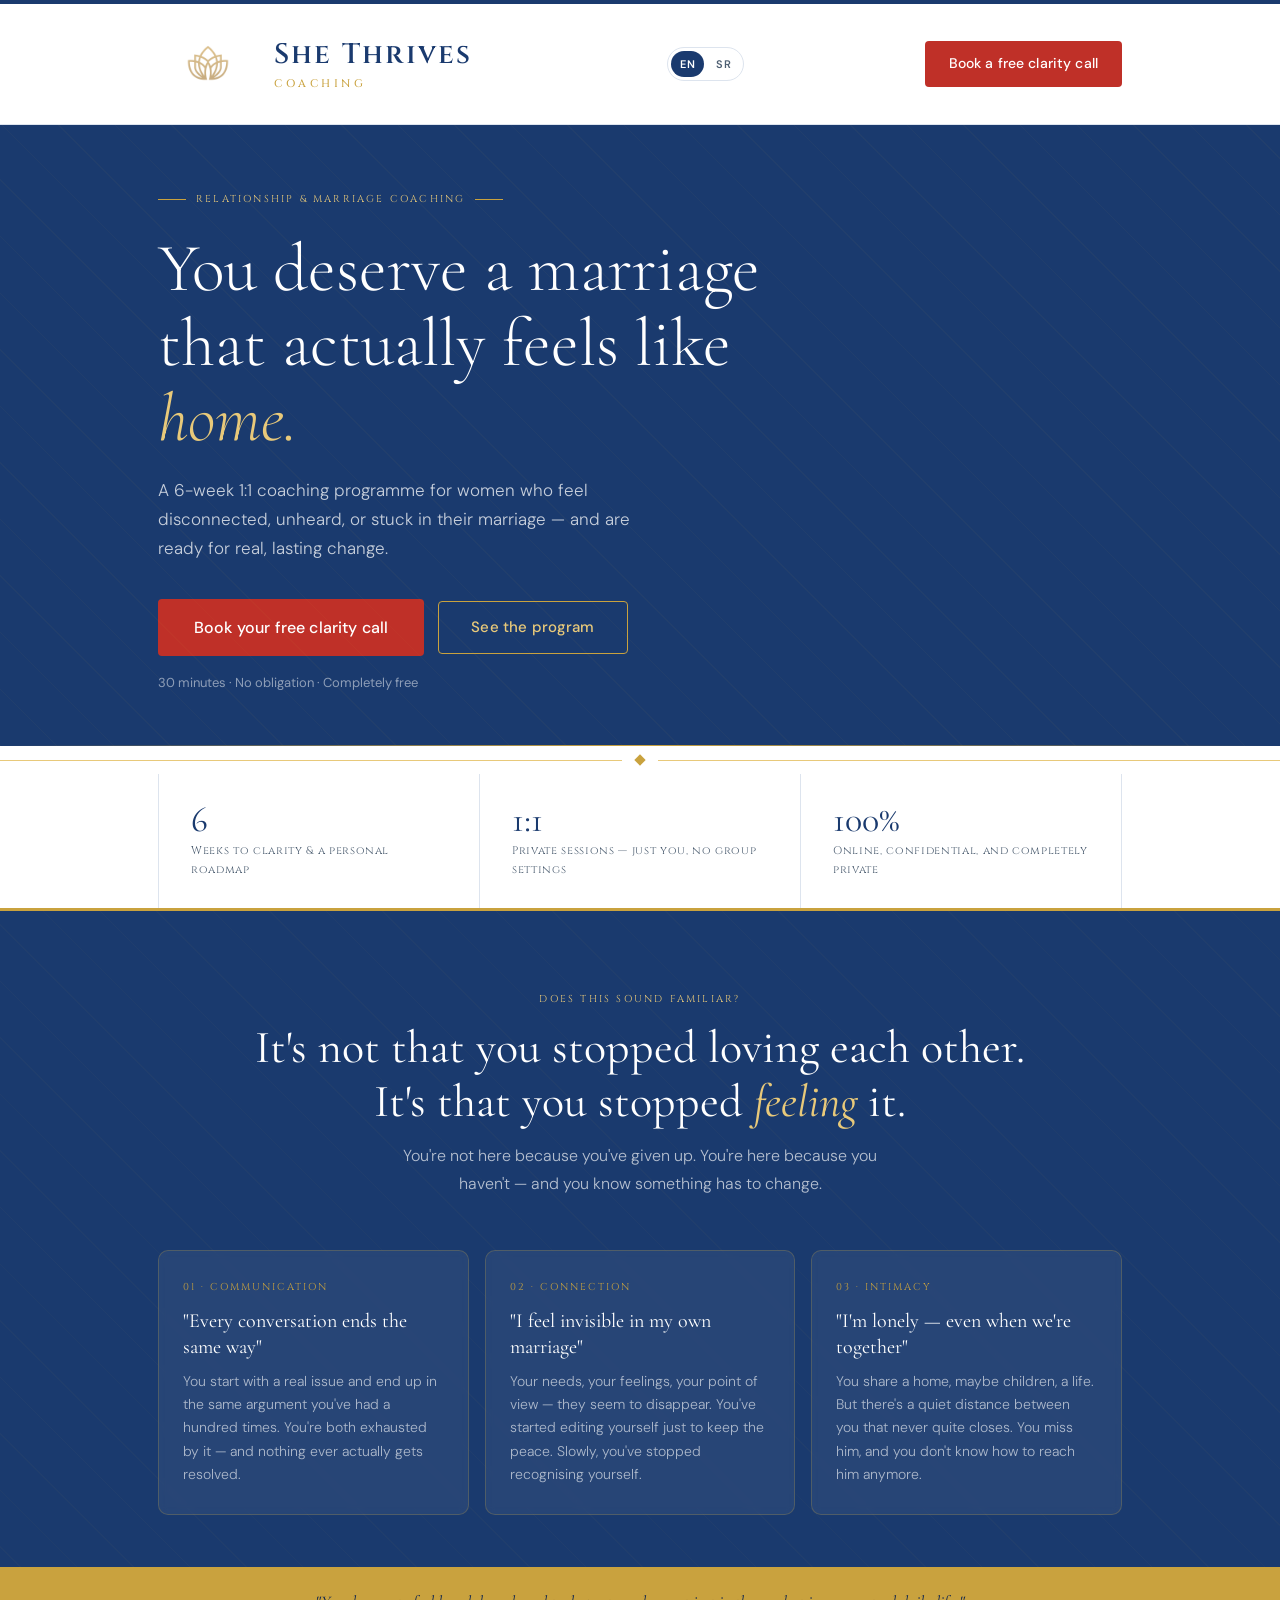
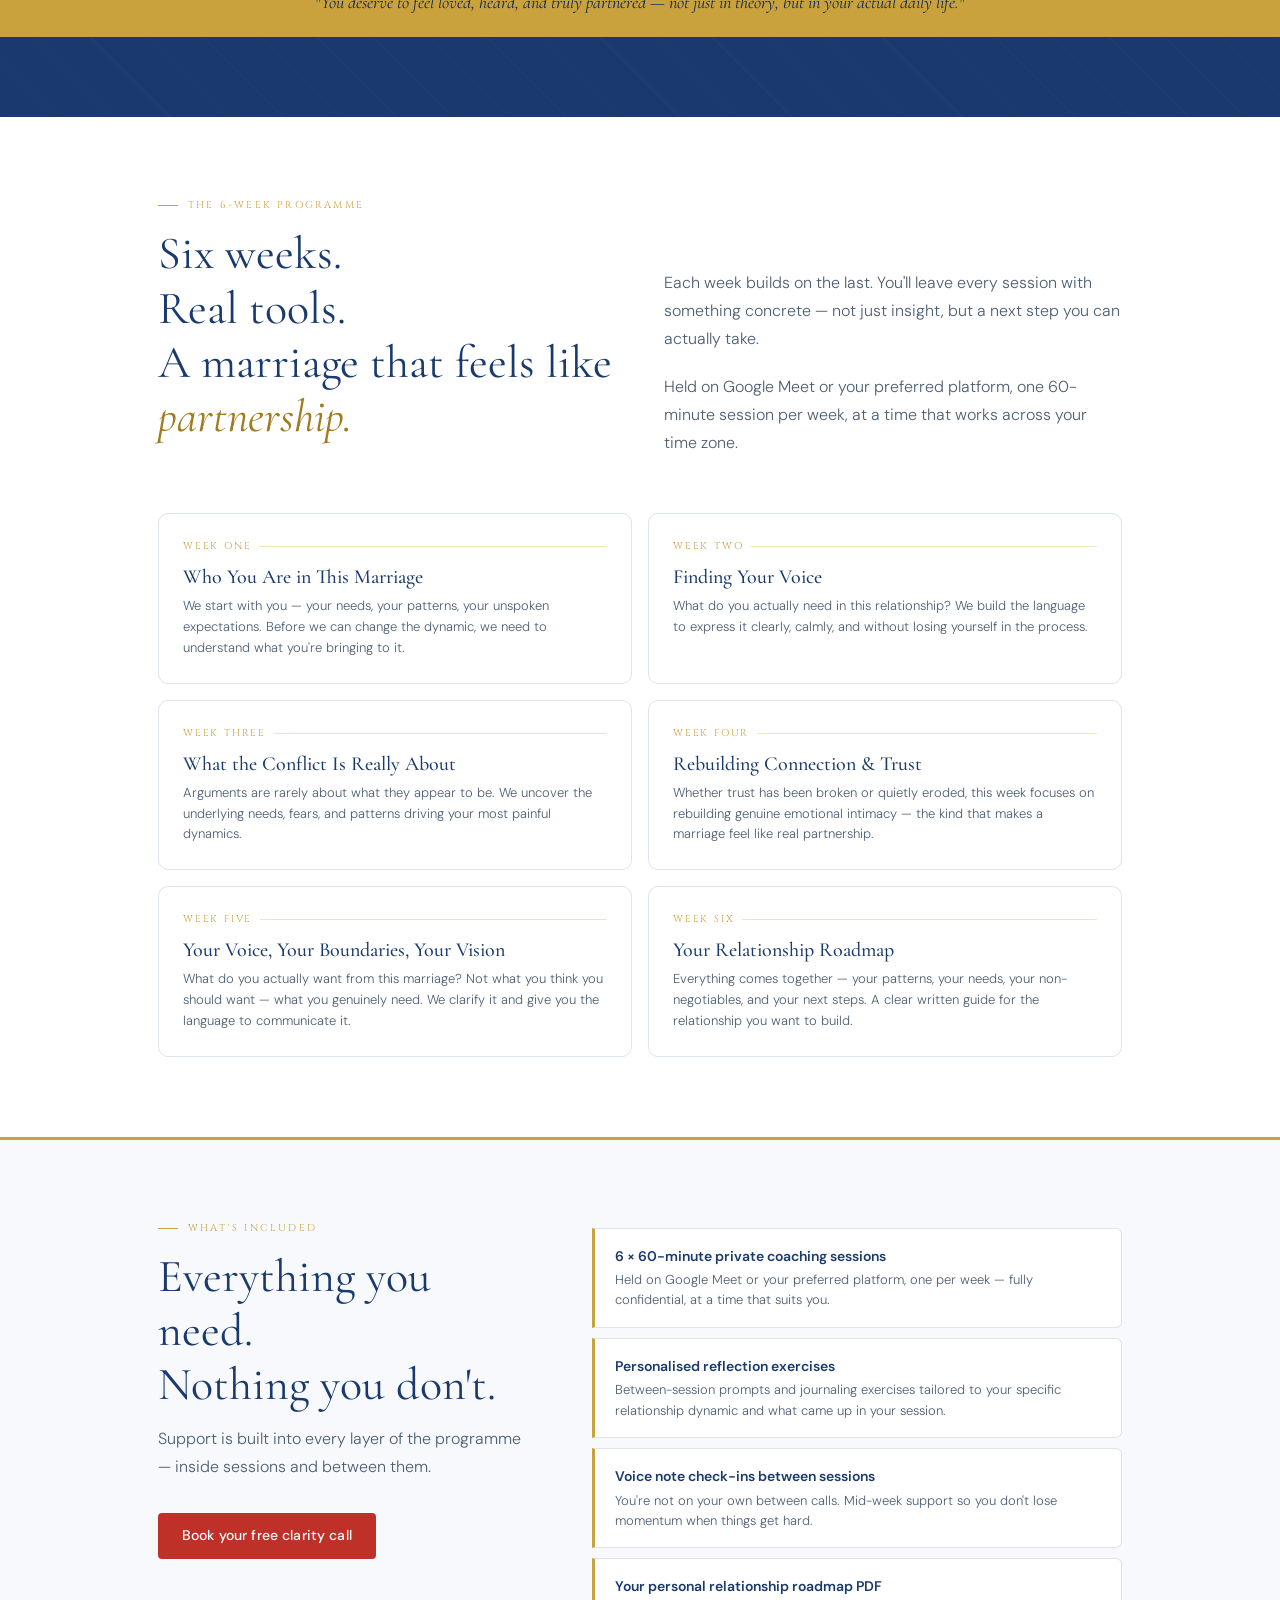
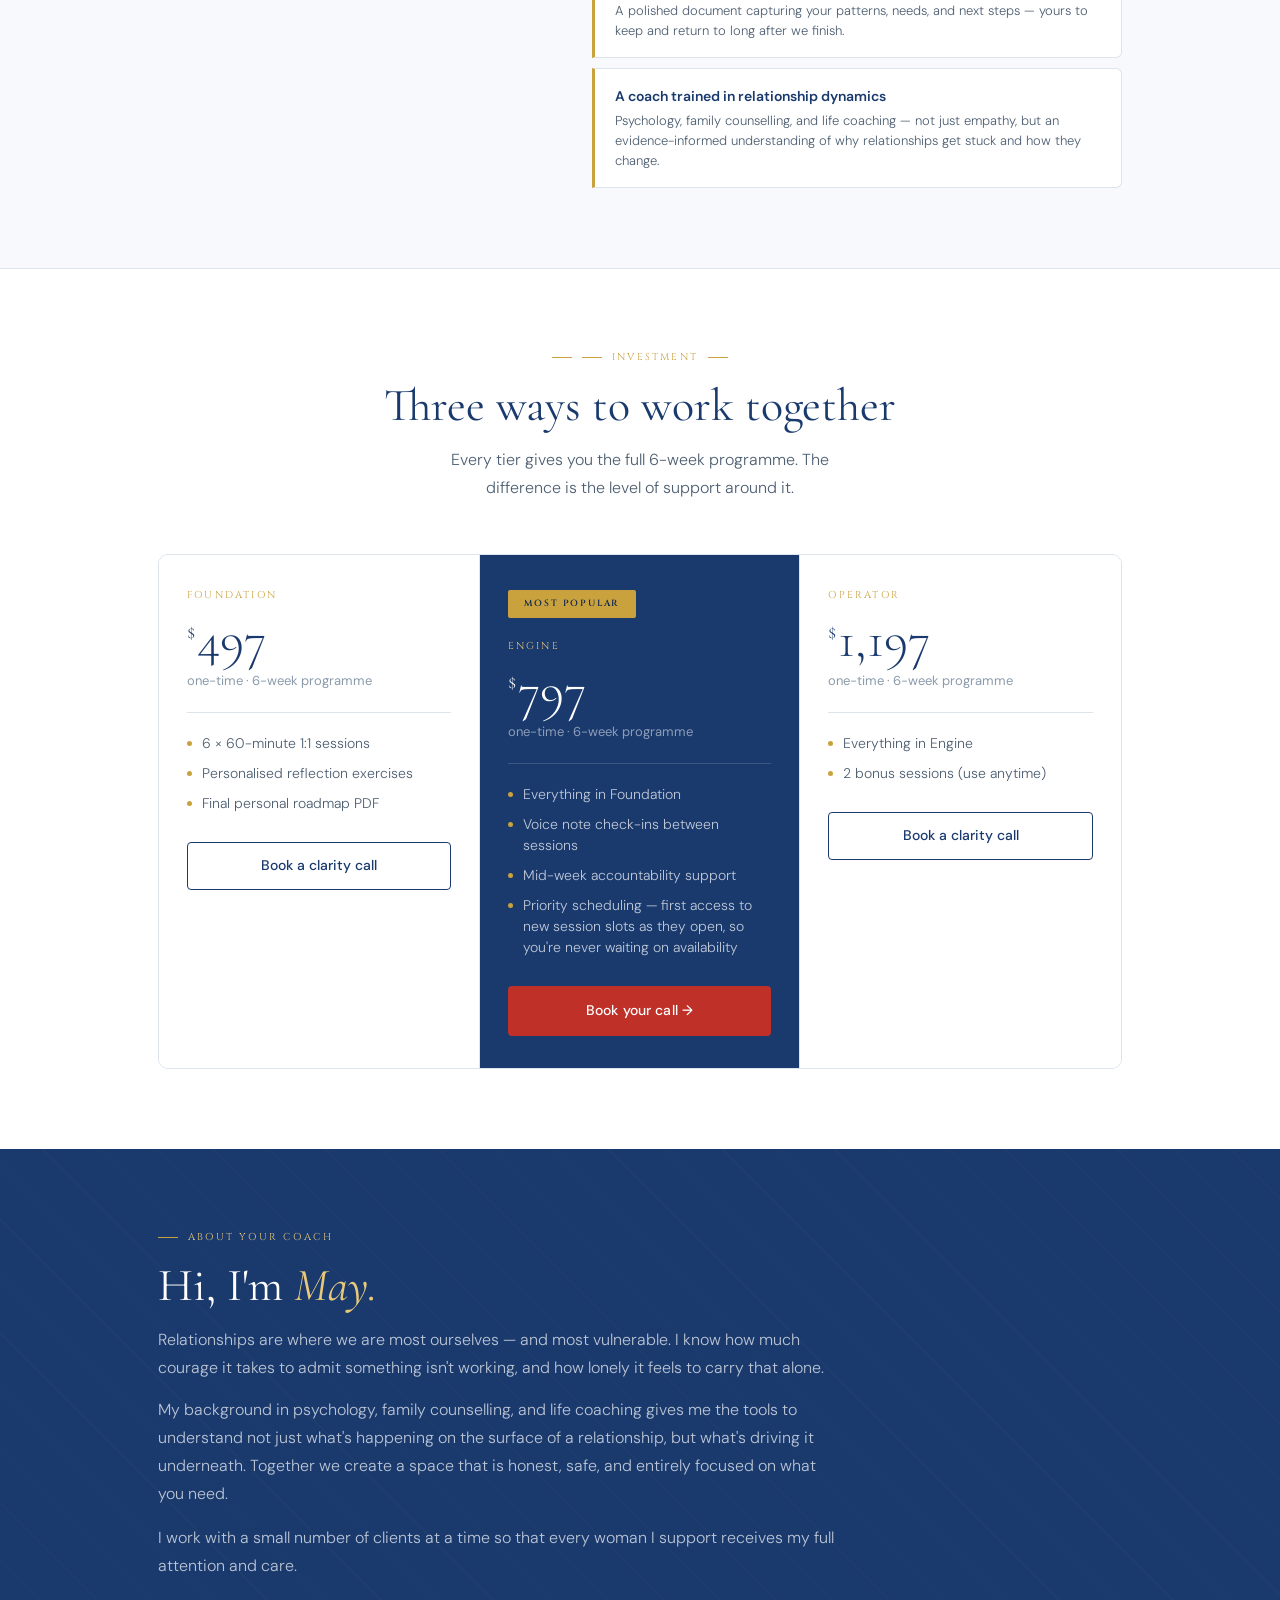
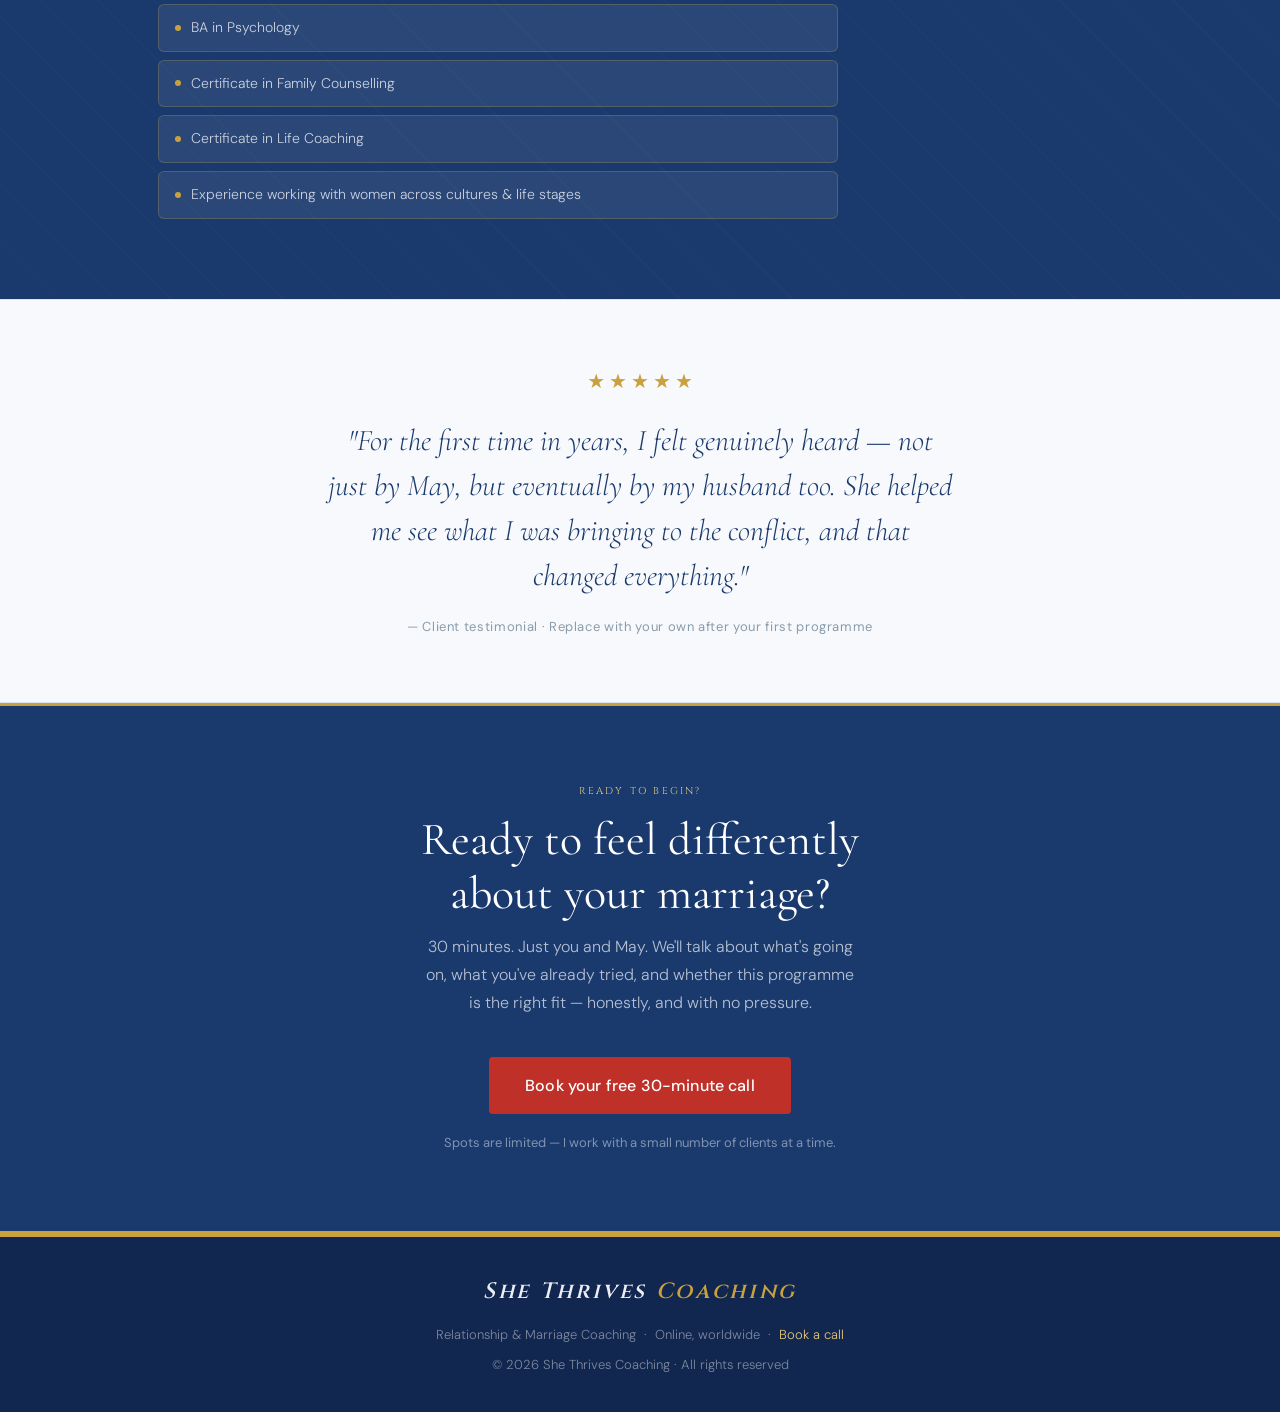
==== index.html @ 3379a531 "Add files via upload" ====
<!DOCTYPE html>

<html lang="en">
<head>
<meta charset="utf-8"/>
<meta content="width=device-width, initial-scale=1.0" name="viewport"/>
<title data-en="She Thrives Coaching — Relationship &amp; Marriage Coaching" data-sr="She Thrives Coaching — Koučing za odnose i brak">She Thrives Coaching — Relationship &amp; Marriage Coaching</title>
<link href="https://fonts.googleapis.com/css2?family=Cinzel:wght@400;500;600&amp;family=Cormorant+Garamond:ital,wght@0,300;0,400;0,500;1,300;1,400;1,500&amp;family=DM+Sans:wght@300;400;500;600&amp;display=swap" rel="stylesheet"/>
<style>
*,*::before,*::after{box-sizing:border-box;margin:0;padding:0}
:root{
  --white:#FFFFFF;
  --off-white:#F7F9FC;
  --blue:#1A3A6E;
  --blue-deep:#112750;
  --blue-mid:#2A5298;
  --blue-pale:rgba(26,58,110,0.06);
  --gold:#C9A23E;
  --gold-dark:#A07C1E;
  --gold-light:#E8C97A;
  --gold-pale:rgba(201,162,62,0.12);
  --red:#BF3028;
  --red-dark:#982620;
  --text:#0F1B2D;
  --text-mid:#4E5F72;
  --text-dim:#8A9BAB;
  --border:#DDE4EE;
  --serif:'Cormorant Garamond',Georgia,serif;
  --cinzel:'Cinzel','Trajan Pro',Georgia,serif;
  --sans:'DM Sans',system-ui,sans-serif;
  --r:10px;--r-sm:6px;
}
html{scroll-behavior:smooth}
body{background:var(--white);color:var(--text);font-family:var(--sans);font-size:16px;line-height:1.7;-webkit-font-smoothing:antialiased}

/* ── LAYOUT ── */
.wrap{max-width:1020px;margin:0 auto;padding:0 28px}
.wrap-narrow{max-width:680px;margin:0 auto;padding:0 28px}

/* ── ORNAMENT DIVIDER ── */
.ornament{display:flex;align-items:center;justify-content:center;gap:0;margin:0;height:28px;overflow:hidden}
.ornament::before,.ornament::after{content:'';flex:1;height:1px;background:var(--gold-light)}
.ornament-diamond{width:8px;height:8px;background:var(--gold);transform:rotate(45deg);flex-shrink:0;margin:0 14px}

/* ── NAV ── */
nav{background:var(--white);border-bottom:1px solid var(--border);padding:0;position:sticky;top:0;z-index:100}
.nav-band{background:var(--blue);height:4px}
.nav-inner{display:flex;align-items:center;justify-content:space-between;padding:10px 0}
.nav-logo{display:flex;align-items:center;gap:16px;text-decoration:none}
.nav-logo svg{height:42px;width:auto;flex-shrink:0}
.nav-logo-text{line-height:1.2}
.nav-logo-name{font-family:var(--cinzel);font-size:28px;font-style:normal;font-weight:600;color:var(--blue);display:block;letter-spacing:0.08em;-webkit-font-smoothing:antialiased}
.nav-logo-sub{font-family:var(--cinzel);font-size:11px;font-weight:500;letter-spacing:0.32em;text-transform:uppercase;color:var(--gold);display:block;margin-top:5px;-webkit-font-smoothing:antialiased}
.btn-red{background:var(--red);color:#fff;font-family:var(--sans);font-size:14px;font-weight:500;padding:11px 24px;border-radius:4px;border:none;cursor:pointer;text-decoration:none;display:inline-block;transition:background 0.18s,transform 0.18s;letter-spacing:0.01em}
.btn-red:hover{background:var(--red-dark);transform:translateY(-1px)}
.btn-red-lg{background:var(--red);color:#fff;font-family:var(--sans);font-size:16px;font-weight:500;padding:15px 36px;border-radius:4px;border:none;cursor:pointer;text-decoration:none;display:inline-block;transition:background 0.18s,transform 0.18s,box-shadow 0.18s;letter-spacing:0.01em}
.btn-red-lg:hover{background:var(--red-dark);transform:translateY(-1px);box-shadow:0 6px 20px rgba(191,48,40,0.3)}
.btn-outline-gold{background:transparent;color:var(--gold-light);font-family:var(--sans);font-size:15px;font-weight:500;padding:13px 32px;border-radius:4px;border:1.5px solid var(--gold);cursor:pointer;text-decoration:none;display:inline-block;transition:all 0.18s;letter-spacing:0.01em}
.btn-outline-gold:hover{background:var(--gold-pale);border-color:var(--gold-light)}
.btn-outline-blue{background:transparent;color:var(--blue);font-family:var(--sans);font-size:14px;font-weight:500;padding:11px 22px;border-radius:4px;border:1.5px solid var(--blue);cursor:pointer;text-decoration:none;display:inline-block;transition:all 0.18s}
.btn-outline-blue:hover{background:var(--blue-pale)}

/* ── HERO ── */
.hero{background:var(--white);padding:0 0 80px}
.hero-banner{background:var(--blue);padding:56px 0 52px;position:relative;overflow:hidden}
.hero-banner::before{content:'';position:absolute;inset:0;background:repeating-linear-gradient(45deg,rgba(201,162,62,0.04) 0px,rgba(201,162,62,0.04) 1px,transparent 1px,transparent 40px)}
.hero-banner::after{content:'';position:absolute;bottom:0;left:0;right:0;height:1px;background:linear-gradient(90deg,transparent,var(--gold),transparent)}
.hero-eyebrow{display:inline-flex;align-items:center;gap:10px;font-family:var(--cinzel);font-size:10px;font-weight:400;letter-spacing:0.22em;text-transform:uppercase;color:var(--gold-light);margin-bottom:24px}
.hero-eyebrow::before,.hero-eyebrow::after{content:'';width:28px;height:1px;background:var(--gold)}
.hero-banner h1{font-family:var(--serif);font-size:clamp(36px,5.5vw,68px);font-weight:300;line-height:1.1;color:#fff;margin-bottom:20px;max-width:720px}
.hero-banner h1 em{font-style:italic;color:var(--gold-light)}
.hero-banner .sub{font-size:17px;color:rgba(255,255,255,0.75);max-width:500px;line-height:1.7;font-weight:300;margin-bottom:36px}
.hero-btns{display:flex;gap:14px;flex-wrap:wrap;align-items:center}
.hero-note{font-size:13px;color:rgba(255,255,255,0.5);margin-top:16px}
.hero-stats{background:var(--white);border-bottom:3px solid var(--gold);padding:0}
.stats-inner{display:grid;grid-template-columns:repeat(3,1fr);border-left:1px solid var(--border)}
.stat-block{padding:28px 32px;border-right:1px solid var(--border)}
.stat-number{font-family:var(--serif);font-size:36px;font-weight:400;color:var(--blue);line-height:1;margin-bottom:4px}
.stat-label{font-family:var(--cinzel);font-size:11px;color:var(--text-mid);font-weight:400;letter-spacing:0.06em}

/* ── SECTION SHARED ── */
section{padding:80px 0}
.s-label{font-family:var(--cinzel);font-size:10px;font-weight:400;letter-spacing:0.22em;text-transform:uppercase;color:var(--gold);margin-bottom:12px;display:flex;align-items:center;gap:10px}
.s-label::before{content:'';width:20px;height:1px;background:var(--gold)}
.s-title{font-family:var(--serif);font-size:clamp(28px,4vw,46px);font-weight:400;line-height:1.18;color:var(--blue);margin-bottom:14px}
.s-title em{font-style:italic;color:var(--gold-dark)}
.s-body{font-size:16px;color:var(--text-mid);line-height:1.75;font-weight:300}

/* ── PAIN — dark blue banner section ── */
.pain-section{background:var(--blue);padding:80px 0;position:relative;overflow:hidden}
.pain-section::before{content:'';position:absolute;inset:0;background:repeating-linear-gradient(45deg,rgba(201,162,62,0.03) 0px,rgba(201,162,62,0.03) 1px,transparent 1px,transparent 40px)}
.pain-section .ornament::before,.pain-section .ornament::after{background:rgba(201,162,62,0.4)}
.pain-header{text-align:center;margin-bottom:52px}
.pain-section .s-label{color:var(--gold-light);justify-content:center}
.pain-section .s-label::before{display:none}
.pain-section .s-title{color:#fff}
.pain-section .s-title em{color:var(--gold-light)}
.pain-section .s-body{color:rgba(255,255,255,0.68);max-width:480px;margin:0 auto}
.pain-grid{display:grid;grid-template-columns:repeat(3,1fr);gap:16px}
.pain-card{background:rgba(255,255,255,0.06);border:1px solid rgba(201,162,62,0.25);border-radius:var(--r);padding:28px 24px;backdrop-filter:blur(4px)}
.pain-card .pain-num{font-family:var(--cinzel);font-size:10px;font-style:normal;color:var(--gold);margin-bottom:12px;display:block;letter-spacing:0.2em;text-transform:uppercase}
.pain-card h3{font-family:var(--serif);font-size:20px;font-weight:400;color:#fff;margin-bottom:10px;line-height:1.3}
.pain-card p{font-size:14px;color:rgba(255,255,255,0.62);line-height:1.65;font-weight:300}
.pain-footer-strip{background:var(--gold);padding:20px 0;text-align:center}
.pain-footer-strip p{font-family:var(--serif);font-size:18px;font-style:italic;color:var(--blue-deep)}

/* ── HOW IT WORKS ── */
.works-section{background:var(--white)}
.works-header{display:grid;grid-template-columns:1fr 1fr;gap:48px;align-items:end;margin-bottom:56px}
.weeks-grid{display:grid;grid-template-columns:1fr 1fr;gap:16px}
.week-card{border:1px solid var(--border);border-radius:var(--r);padding:24px;background:var(--white);transition:border-color 0.2s,box-shadow 0.2s}
.week-card:hover{border-color:var(--gold-light);box-shadow:0 4px 20px rgba(201,162,62,0.1)}
.week-card-num{font-family:var(--cinzel);font-size:10px;font-weight:400;letter-spacing:0.18em;text-transform:uppercase;color:var(--gold);margin-bottom:10px;display:flex;align-items:center;gap:8px}
.week-card-num::after{content:'';flex:1;height:1px;background:var(--gold-light);opacity:0.5}
.week-card h3{font-family:var(--serif);font-size:20px;font-weight:500;color:var(--blue);margin-bottom:6px;line-height:1.25}
.week-card p{font-size:13px;color:var(--text-mid);line-height:1.6;font-weight:300}

/* ── WHAT YOU GET ── */
.gets-section{background:var(--off-white);border-top:3px solid var(--gold);border-bottom:1px solid var(--border)}
.gets-inner{display:grid;grid-template-columns:1fr 1.4fr;gap:56px;align-items:start}
.gets-grid{display:flex;flex-direction:column;gap:10px;margin-top:8px}
.get-item{background:var(--white);border:1px solid var(--border);border-left:3px solid var(--gold);border-radius:0 var(--r-sm) var(--r-sm) 0;padding:16px 20px;display:flex;gap:14px;align-items:flex-start}
.get-item h4{font-size:14px;font-weight:600;color:var(--blue);margin-bottom:2px}
.get-item p{font-size:13px;color:var(--text-mid);line-height:1.55;font-weight:300}

/* ── PRICING ── */
.pricing-section{background:var(--white)}
.pricing-header{text-align:center;margin-bottom:52px}
.pricing-grid{display:grid;grid-template-columns:repeat(3,1fr);gap:0;border:1px solid var(--border);border-radius:var(--r);overflow:hidden}
.pricing-card{padding:32px 28px;border-right:1px solid var(--border);background:var(--white)}
.pricing-card:last-child{border-right:none}
.pricing-card.featured{background:var(--blue);position:relative}
.featured-badge{background:var(--gold);color:var(--blue-deep);font-family:var(--cinzel);font-size:9px;font-weight:600;letter-spacing:0.2em;text-transform:uppercase;padding:6px 16px;display:inline-block;margin-bottom:20px;border-radius:2px}
.pricing-tier{font-family:var(--cinzel);font-size:10px;font-weight:400;letter-spacing:0.22em;text-transform:uppercase;color:var(--gold);margin-bottom:10px;display:block}
.pricing-card.featured .pricing-tier{color:var(--gold-light)}
.pricing-price{font-family:var(--serif);font-size:52px;font-weight:300;color:var(--blue);line-height:1;margin-bottom:4px}
.pricing-card.featured .pricing-price{color:#fff}
.pricing-price span{font-size:24px;vertical-align:super;font-size:20px;margin-right:2px}
.pricing-period{font-size:13px;color:var(--text-dim);margin-bottom:20px;border-bottom:1px solid var(--border);padding-bottom:20px}
.pricing-card.featured .pricing-period{color:rgba(255,255,255,0.5);border-color:rgba(255,255,255,0.15)}
.pricing-features{list-style:none;display:flex;flex-direction:column;gap:9px;margin-bottom:28px}
.pricing-features li{font-size:14px;color:var(--text-mid);display:flex;gap:10px;align-items:flex-start;font-weight:300;line-height:1.5}
.pricing-card.featured .pricing-features li{color:rgba(255,255,255,0.72)}
.pricing-features li::before{content:'';width:5px;height:5px;background:var(--gold);border-radius:50%;flex-shrink:0;margin-top:8px}
.pricing-card .btn-red,.pricing-card .btn-red-lg{width:100%;text-align:center;display:block;padding:13px}
.pricing-card .btn-outline-blue{width:100%;text-align:center;display:block}

/* ── ABOUT ── */
.about-section{background:var(--blue);padding:80px 0;position:relative;overflow:hidden}
.about-section::before{content:'';position:absolute;inset:0;background:repeating-linear-gradient(45deg,rgba(201,162,62,0.03) 0px,rgba(201,162,62,0.03) 1px,transparent 1px,transparent 40px)}
.about-inner{display:grid;grid-template-columns:1fr;gap:0;align-items:center;position:relative;z-index:1;max-width:680px}
.about-portrait{border:2px solid var(--gold);border-radius:var(--r);aspect-ratio:4/5;display:flex;align-items:center;justify-content:center;background:rgba(255,255,255,0.05);position:relative;overflow:hidden}
.about-portrait::after{content:'';position:absolute;bottom:0;left:0;right:0;height:3px;background:var(--gold)}
.about-portrait p{font-family:var(--serif);font-style:italic;font-size:15px;color:rgba(255,255,255,0.4);text-align:center;padding:24px}
.about-section .s-label{color:var(--gold-light)}
.about-section .s-label::before{background:var(--gold)}
.about-section .s-title{color:#fff}
.about-section .s-title em{color:var(--gold-light)}
.about-section .s-body{color:rgba(255,255,255,0.7);margin-bottom:16px}
.creds-list{display:flex;flex-direction:column;gap:8px;margin-top:24px}
.cred-item{background:rgba(255,255,255,0.07);border:1px solid rgba(201,162,62,0.25);border-radius:var(--r-sm);padding:11px 16px;font-size:14px;color:rgba(255,255,255,0.75);font-weight:300;display:flex;align-items:center;gap:10px}
.cred-dot{width:6px;height:6px;background:var(--gold);border-radius:50%;flex-shrink:0}

/* ── TESTIMONIAL ── */
.testimonial-section{background:var(--off-white);border-top:1px solid var(--border);border-bottom:1px solid var(--border);padding:64px 0;text-align:center}
.t-stars{display:flex;justify-content:center;gap:4px;margin-bottom:20px}
.t-star{color:var(--gold);font-size:20px}
.t-quote{font-family:var(--serif);font-size:clamp(20px,3vw,30px);font-style:italic;font-weight:300;color:var(--blue);line-height:1.5;max-width:640px;margin:0 auto 18px}
.t-attr{font-size:13px;color:var(--text-dim);letter-spacing:0.05em}

/* ── CTA BANNER ── */
.cta-section{background:var(--blue);padding:80px 0;text-align:center;position:relative;overflow:hidden}
.cta-section::before{content:'';position:absolute;top:0;left:0;right:0;height:3px;background:var(--gold)}
.cta-section::after{content:'';position:absolute;bottom:0;left:0;right:0;height:3px;background:var(--gold)}
.cta-section .s-label{color:var(--gold-light);justify-content:center}
.cta-section .s-label::before{display:none}
.cta-section .s-title{color:#fff;margin-bottom:12px}
.cta-section .s-body{color:rgba(255,255,255,0.68);max-width:440px;margin:0 auto 40px}
.cta-note{color:rgba(255,255,255,0.45);font-size:13px;margin-top:18px}

/* ── FOOTER ── */
footer{background:var(--blue-deep);border-top:3px solid var(--gold);padding:36px 0;text-align:center}
footer p{font-size:13px;color:rgba(255,255,255,0.45);font-weight:300}
footer a{color:var(--gold-light);text-decoration:none}
.footer-logo{font-family:var(--serif);font-size:20px;font-style:italic;color:rgba(255,255,255,0.8);margin-bottom:12px}
.footer-logo span{color:var(--gold)}

/* ── RESPONSIVE ── */
@media(max-width:820px){
  .pain-grid{grid-template-columns:1fr}
  .pricing-grid{grid-template-columns:1fr;border-radius:var(--r)}
  .pricing-card{border-right:none;border-bottom:1px solid var(--border)}
  .pricing-card:last-child{border-bottom:none}
  .gets-inner{grid-template-columns:1fr}
  .about-inner{grid-template-columns:1fr}
  .works-header{grid-template-columns:1fr}
  .weeks-grid{grid-template-columns:1fr}
  .stats-inner{grid-template-columns:1fr}
  .stat-block{border-right:none;border-bottom:1px solid var(--border);padding:20px 24px}
  section{padding:60px 0}
}
@media(max-width:480px){
  .wrap,.wrap-narrow{padding:0 18px}
  .hero-btns{flex-direction:column}
  .btn-red-lg,.btn-outline-gold{width:100%;text-align:center}
}

/* ── FADE IN ── */
@media(prefers-reduced-motion:no-preference){
  .fi{opacity:0;transform:translateY(16px);transition:opacity 0.55s ease,transform 0.55s ease}
  .fi.on{opacity:1;transform:none}
}

.lang-switcher{display:flex;align-items:center;gap:3px;margin-left:14px;border:1px solid var(--border);border-radius:999px;padding:3px;background:var(--white)}
.lang-btn{border:0;background:transparent;color:var(--text-mid);font-family:var(--sans);font-size:11px;font-weight:600;letter-spacing:.04em;padding:6px 9px;border-radius:999px;cursor:pointer;transition:all .18s}
.lang-btn.active{background:var(--blue);color:#fff}.lang-btn:hover:not(.active){background:var(--blue-pale);color:var(--blue)}
@media(max-width:480px){.nav-inner{gap:8px}.lang-switcher{margin-left:0}.lang-btn{padding:6px 7px}.nav-logo-text{display:none}.nav-logo img{height:52px!important}}
</style>
</head>
<body>
<!-- NAV -->
<nav>
<div class="nav-band"></div>
<div class="wrap">
<div class="nav-inner">
<a class="nav-logo" href="#">
<img alt="She Thrives Coaching lotus" src="[data-uri]" style="height:100px;width:auto;display:block;image-rendering:-webkit-optimize-contrast;image-rendering:crisp-edges"/>
<div class="nav-logo-text">
<span class="nav-logo-name">She Thrives</span>
<span class="nav-logo-sub" data-en="Coaching" data-i18n="1" data-sr="Koučing">Coaching</span>
</div>
</a>
<div aria-label="Language" class="lang-switcher" role="group"><button class="lang-btn active" data-lang="en" type="button">EN</button><button class="lang-btn" data-lang="sr" type="button">SR</button></div><a class="btn-red" data-en="Book a free clarity call" data-i18n="1" data-sr="Zakažite besplatan uvodni razgovor" href="#book">Book a free clarity call</a>
</div>
</div>
</nav>
<!-- HERO — dark blue banner -->
<section class="hero" style="padding:0 0 0">
<div class="hero-banner">
<div class="wrap">
<div class="hero-eyebrow">Relationship &amp; Marriage Coaching</div>
<h1 data-en="You deserve a marriage that actually feels like &lt;em&gt;home.&lt;/em&gt;" data-i18n="1" data-sr="Zaslužujete brak koji se zaista oseća kao &lt;em&gt;dom.&lt;/em&gt;">You deserve a marriage that actually feels like <em>home.</em></h1>
<p class="sub" data-en="A 6-week 1:1 coaching programme for women who feel disconnected, unheard, or stuck in their marriage &amp;mdash; and are ready for real, lasting change." data-i18n="1" data-sr="Šestonedeljni 1-na-1 koučing program za žene koje se osećaju udaljeno, neshvaćeno ili zaglavljeno u svom braku — i spremne su za stvarnu, trajnu promenu.">A 6-week 1:1 coaching programme for women who feel disconnected, unheard, or stuck in their marriage — and are ready for real, lasting change.</p>
<div class="hero-btns">
<a class="btn-red-lg" data-en="Book your free clarity call" data-i18n="1" data-sr="Zakažite besplatan uvodni razgovor" href="#book">Book your free clarity call</a>
<a class="btn-outline-gold" data-en="See the program" data-i18n="1" data-sr="Pogledajte program" href="#program">See the program</a>
</div>
<p class="hero-note" data-en="30 minutes &amp;middot; No obligation &amp;middot; Completely free" data-i18n="1" data-sr="30 minuta · Bez obaveza · Potpuno besplatno">30 minutes · No obligation · Completely free</p>
</div>
</div>
<!-- Gold divider ornament -->
<div style="background:var(--white);padding:0">
<div class="ornament" style="background:var(--white)">
<div class="ornament-diamond"></div>
</div>
</div>
<!-- Stats strip -->
<div class="hero-stats">
<div class="wrap">
<div class="stats-inner">
<div class="stat-block fi">
<div class="stat-number">6</div>
<div class="stat-label">Weeks to clarity &amp; a personal roadmap</div>
</div>
<div class="stat-block fi">
<div class="stat-number">1:1</div>
<div class="stat-label">Private sessions — just you, no group settings</div>
</div>
<div class="stat-block fi">
<div class="stat-number">100%</div>
<div class="stat-label">Online, confidential, and completely private</div>
</div>
</div>
</div>
</div>
</section>
<!-- PAIN — dark blue banner section -->
<section class="pain-section">
<div class="wrap">
<div class="pain-header fi">
<span class="s-label" data-en="Does this sound familiar?" data-i18n="1" data-sr="Da li vam ovo zvuči poznato?">Does this sound familiar?</span>
<h2 class="s-title" data-en="It's not that you stopped loving each other.&lt;br/&gt;It's that you stopped &lt;em&gt;feeling&lt;/em&gt; it." data-i18n="1" data-sr="Nije da ste prestali da se volite. Prestali ste da osećate tu bliskost.">It's not that you stopped loving each other.<br/>It's that you stopped <em>feeling</em> it.</h2>
<p class="s-body" data-en="You're not here because you've given up. You're here because you haven't &amp;mdash; and you know something has to change." data-i18n="1" data-sr="Niste ovde zato što ste odustali. Ovde ste zato što niste — i znate da nešto mora da se promeni.">You're not here because you've given up. You're here because you haven't — and you know something has to change.</p>
</div>
<div class="pain-grid">
<div class="pain-card fi">
<span class="pain-num" data-en="01 &amp;middot; Communication" data-i18n="1" data-sr="01 · Komunikacija">01 · Communication</span>
<h3 data-en='"Every conversation ends the same way"' data-i18n="1" data-sr="„Svaki razgovor se završi na isti način“">"Every conversation ends the same way"</h3>
<p data-en="You start with a real issue and end up in the same argument you've had a hundred times. You're both exhausted by it &amp;mdash; and nothing ever actually gets resolved." data-i18n="1" data-sr="Počnete razgovor o stvarnom problemu, a završite u istoj raspravi koju ste vodili već bezbroj puta. Oboje ste iscrpljeni — a ništa se zapravo ne reši.">You start with a real issue and end up in the same argument you've had a hundred times. You're both exhausted by it — and nothing ever actually gets resolved.</p>
</div>
<div class="pain-card fi">
<span class="pain-num" data-en="02 &amp;middot; Connection" data-i18n="1" data-sr="02 · Povezanost">02 · Connection</span>
<h3 data-en='"I feel invisible in my own marriage"' data-i18n="1" data-sr="„Osećam se nevidljivo u sopstvenom braku“">"I feel invisible in my own marriage"</h3>
<p data-en="Your needs, your feelings, your point of view &amp;mdash; they seem to disappear. You've started editing yourself just to keep the peace. Slowly, you've stopped recognising yourself." data-i18n="1" data-sr="Vaše potrebe, osećanja i pogled na stvari — kao da nestaju. Počeli ste da potiskujete sebe samo da biste sačuvali mir. Polako ste prestali da prepoznajete sebe.">Your needs, your feelings, your point of view — they seem to disappear. You've started editing yourself just to keep the peace. Slowly, you've stopped recognising yourself.</p>
</div>
<div class="pain-card fi">
<span class="pain-num" data-en="03 &amp;middot; Intimacy" data-i18n="1" data-sr="03 · Intimnost">03 · Intimacy</span>
<h3 data-en="&quot;I'm lonely &amp;mdash; even when we're together&quot;" data-i18n="1" data-sr="„Usamljena sam — čak i kada smo zajedno“">"I'm lonely — even when we're together"</h3>
<p data-en="You share a home, maybe children, a life. But there's a quiet distance between you that never quite closes. You miss him, and you don't know how to reach him anymore." data-i18n="1" data-sr="Delite dom, možda decu i zajednički život. Ali između vas postoji tiha udaljenost koja nikako da nestane. Nedostaje vam i ne znate više kako da mu priđete.">You share a home, maybe children, a life. But there's a quiet distance between you that never quite closes. You miss him, and you don't know how to reach him anymore.</p>
</div>
</div>
</div>
<div class="pain-footer-strip" style="margin-top:52px">
<div class="wrap">
<p data-en='"You deserve to feel loved, heard, and truly partnered &amp;mdash; not just in theory, but in your actual daily life."' data-i18n="1" data-sr="„Zaslužujete da se osećate voljeno, saslušano i istinski podržano — ne samo u teoriji, već u svom svakodnevnom životu.“">"You deserve to feel loved, heard, and truly partnered — not just in theory, but in your actual daily life."</p>
</div>
</div>
</section>
<!-- HOW IT WORKS -->
<section class="works-section" id="program">
<div class="wrap">
<div class="works-header">
<div class="fi">
<span class="s-label" data-en="The 6-week programme" data-i18n="1" data-sr="Šestonedeljni program">The 6-week programme</span>
<h2 class="s-title" data-en="Six weeks.&lt;br/&gt;Real tools.&lt;br/&gt;A marriage that feels like &lt;em&gt;partnership.&lt;/em&gt;" data-i18n="1" data-sr="Šest nedelja. Praktični alati. Brak koji se oseća kao partnerstvo.">Six weeks.<br/>Real tools.<br/>A marriage that feels like <em>partnership.</em></h2>
</div>
<div class="fi">
<p class="s-body" data-en="Each week builds on the last. You'll leave every session with something concrete &amp;mdash; not just insight, but a next step you can actually take." data-i18n="1" data-sr="Svaka nedelja nadovezuje se na prethodnu. Posle svake sesije imaćete nešto konkretno — ne samo uvid, već sledeći korak koji zaista možete da napravite." style="margin-bottom:20px">Each week builds on the last. You'll leave every session with something concrete — not just insight, but a next step you can actually take.</p>
<p class="s-body" data-en="Held on Google Meet or your preferred platform, one 60-minute session per week, at a time that works across your time zone." data-i18n="1" data-sr="Sesije se održavaju preko Google Meet-a ili platforme koju preferirate, jednom nedeljno po 60 minuta, u terminu koji odgovara vašoj vremenskoj zoni.">Held on Google Meet or your preferred platform, one 60-minute session per week, at a time that works across your time zone.</p>
</div>
</div>
<div class="weeks-grid">
<div class="week-card fi">
<div class="week-card-num">Week one</div>
<h3 data-en="Who You Are in This Marriage" data-i18n="1" data-sr="Ko ste vi u ovom braku">Who You Are in This Marriage</h3>
<p data-en="We start with you &amp;mdash; your needs, your patterns, your unspoken expectations. Before we can change the dynamic, we need to understand what you're bringing to it." data-i18n="1" data-sr="Počinjemo od vas — vaših potreba, obrazaca i neizgovorenih očekivanja. Pre nego što promenimo dinamiku, potrebno je da razumemo šta vi unosite u taj odnos.">We start with you — your needs, your patterns, your unspoken expectations. Before we can change the dynamic, we need to understand what you're bringing to it.</p>
</div>
<div class="week-card fi">
<div class="week-card-num">Week two</div>
<h3 data-en="Finding Your Voice" data-i18n="1" data-sr="Pronalazak vašeg glasa">Finding Your Voice</h3>
<p data-en="What do you actually need in this relationship? We build the language to express it clearly, calmly, and without losing yourself in the process." data-i18n="1" data-sr="Šta vam je zaista potrebno u ovom odnosu? Gradimo način da to izrazite jasno, smireno i bez gubljenja sebe u tom procesu.">What do you actually need in this relationship? We build the language to express it clearly, calmly, and without losing yourself in the process.</p>
</div>
<div class="week-card fi">
<div class="week-card-num">Week three</div>
<h3 data-en="What the Conflict Is Really About" data-i18n="1" data-sr="O čemu je sukob zapravo">What the Conflict Is Really About</h3>
<p data-en="Arguments are rarely about what they appear to be. We uncover the underlying needs, fears, and patterns driving your most painful dynamics." data-i18n="1" data-sr="Svađe retko govore samo o onome što se vidi na površini. Otkrivamo potrebe, strahove i obrasce koji pokreću vaše najteže dinamike.">Arguments are rarely about what they appear to be. We uncover the underlying needs, fears, and patterns driving your most painful dynamics.</p>
</div>
<div class="week-card fi">
<div class="week-card-num">Week four</div>
<h3 data-en="Rebuilding Connection &amp;amp; Trust" data-i18n="1" data-sr="Obnova povezanosti i poverenja">Rebuilding Connection &amp; Trust</h3>
<p data-en="Whether trust has been broken or quietly eroded, this week focuses on rebuilding genuine emotional intimacy &amp;mdash; the kind that makes a marriage feel like real partnership." data-i18n="1" data-sr="Bilo da je poverenje narušeno ili se tiho izgubilo, ove nedelje radimo na obnovi iskrene emocionalne bliskosti — one koja brak ponovo čini pravim partnerstvom.">Whether trust has been broken or quietly eroded, this week focuses on rebuilding genuine emotional intimacy — the kind that makes a marriage feel like real partnership.</p>
</div>
<div class="week-card fi">
<div class="week-card-num">Week five</div>
<h3 data-en="Your Voice, Your Boundaries, Your Vision" data-i18n="1" data-sr="Vaš glas, vaše granice, vaša vizija">Your Voice, Your Boundaries, Your Vision</h3>
<p data-en="What do you actually want from this marriage? Not what you think you should want &amp;mdash; what you genuinely need. We clarify it and give you the language to communicate it." data-i18n="1" data-sr="Šta zaista želite od ovog braka? Ne ono što mislite da bi trebalo da želite — već ono što vam je iskreno potrebno. Razjašnjavamo to i pronalazimo način da to komunicirate.">What do you actually want from this marriage? Not what you think you should want — what you genuinely need. We clarify it and give you the language to communicate it.</p>
</div>
<div class="week-card fi">
<div class="week-card-num">Week six</div>
<h3 data-en="Your Relationship Roadmap" data-i18n="1" data-sr="Vaš plan za odnos">Your Relationship Roadmap</h3>
<p data-en="Everything comes together &amp;mdash; your patterns, your needs, your non-negotiables, and your next steps. A clear written guide for the relationship you want to build." data-i18n="1" data-sr="Sve se povezuje — vaši obrasci, potrebe, stvari preko kojih ne želite da pređete i naredni koraci. Dobićete jasan pisani vodič za odnos koji želite da izgradite.">Everything comes together — your patterns, your needs, your non-negotiables, and your next steps. A clear written guide for the relationship you want to build.</p>
</div>
</div>
</div>
</section>
<!-- WHAT YOU GET -->
<section class="gets-section">
<div class="wrap">
<div class="gets-inner">
<div class="fi">
<span class="s-label" data-en="What's included" data-i18n="1" data-sr="Šta je uključeno">What's included</span>
<h2 class="s-title" data-en="Everything you need.&lt;br/&gt;Nothing you don't." data-i18n="1" data-sr="Sve što vam je potrebno. Ništa suvišno.">Everything you need.<br/>Nothing you don't.</h2>
<p class="s-body" data-en="Support is built into every layer of the programme &amp;mdash; inside sessions and between them." data-i18n="1" data-sr="Podrška je deo svakog segmenta programa — tokom sesija i između njih." style="margin-top:8px">Support is built into every layer of the programme — inside sessions and between them.</p>
<div style="margin-top:32px">
<a class="btn-red" data-en="Book your free clarity call" data-i18n="1" data-sr="Zakažite besplatan uvodni razgovor" href="#book">Book your free clarity call</a>
</div>
</div>
<div class="gets-grid fi">
<div class="get-item">
<div><h4 data-en="6 &amp;times; 60-minute private coaching sessions" data-i18n="1" data-sr="6 × 60-minutnih privatnih koučing sesija">6 × 60-minute private coaching sessions</h4><p data-en="Held on Google Meet or your preferred platform, one per week &amp;mdash; fully confidential, at a time that suits you." data-i18n="1" data-sr="Preko Google Meet-a ili platforme koju preferirate, jednom nedeljno — potpuno poverljivo i u terminu koji vam odgovara.">Held on Google Meet or your preferred platform, one per week — fully confidential, at a time that suits you.</p></div>
</div>
<div class="get-item">
<div><h4 data-en="Personalised reflection exercises" data-i18n="1" data-sr="Personalizovane vežbe za refleksiju">Personalised reflection exercises</h4><p data-en="Between-session prompts and journaling exercises tailored to your specific relationship dynamic and what came up in your session." data-i18n="1" data-sr="Pitanja za razmišljanje i vežbe vođenja dnevnika između sesija, prilagođene vašoj konkretnoj dinamici odnosa i temama koje se pojave tokom sesije.">Between-session prompts and journaling exercises tailored to your specific relationship dynamic and what came up in your session.</p></div>
</div>
<div class="get-item">
<div><h4 data-en="Voice note check-ins between sessions" data-i18n="1" data-sr="Provere putem glasovnih poruka između sesija">Voice note check-ins between sessions</h4><p data-en="You're not on your own between calls. Mid-week support so you don't lose momentum when things get hard." data-i18n="1" data-sr="Niste sami između razgovora. Podrška tokom nedelje kako ne biste izgubili zamah kada stvari postanu teške.">You're not on your own between calls. Mid-week support so you don't lose momentum when things get hard.</p></div>
</div>
<div class="get-item">
<div><h4 data-en="Your personal relationship roadmap PDF" data-i18n="1" data-sr="Vaš lični PDF plan za odnos">Your personal relationship roadmap PDF</h4><p data-en="A polished document capturing your patterns, needs, and next steps &amp;mdash; yours to keep and return to long after we finish." data-i18n="1" data-sr="Uređen dokument koji beleži vaše obrasce, potrebe i naredne korake — ostaje vama i nakon završetka programa.">A polished document capturing your patterns, needs, and next steps — yours to keep and return to long after we finish.</p></div>
</div>
<div class="get-item">
<div><h4 data-en="A coach trained in relationship dynamics" data-i18n="1" data-sr="Kouč obučen za dinamiku odnosa">A coach trained in relationship dynamics</h4><p data-en="Psychology, family counselling, and life coaching &amp;mdash; not just empathy, but an evidence-informed understanding of why relationships get stuck and how they change." data-i18n="1" data-sr="Psihologija, porodično savetovanje i life coaching — ne samo empatija, već razumevanje zasnovano na dokazima o tome zašto odnosi zapnu i kako mogu da se promene.">Psychology, family counselling, and life coaching — not just empathy, but an evidence-informed understanding of why relationships get stuck and how they change.</p></div>
</div>
</div>
</div>
</div>
</section>
<!-- PRICING -->
<section class="pricing-section" id="pricing">
<div class="wrap">
<div class="pricing-header fi">
<span class="s-label" data-en='&lt;span style="width:20px;height:1px;background:var(--gold);display:inline-block"&gt;&lt;/span&gt; Investment &lt;span style="width:20px;height:1px;background:var(--gold);display:inline-block"&gt;&lt;/span&gt;' data-i18n="1" data-sr="Investicija" style="justify-content:center"><span style="width:20px;height:1px;background:var(--gold);display:inline-block"></span> Investment <span style="width:20px;height:1px;background:var(--gold);display:inline-block"></span></span>
<h2 class="s-title" data-en="Three ways to work together" data-i18n="1" data-sr="Tri načina da radimo zajedno">Three ways to work together</h2>
<p class="s-body" data-en="Every tier gives you the full 6-week programme. The difference is the level of support around it." data-i18n="1" data-sr="Svaki paket uključuje kompletan šestonedeljni program. Razlika je u nivou podrške koji dobijate oko njega." style="max-width:440px;margin:0 auto">Every tier gives you the full 6-week programme. The difference is the level of support around it.</p>
</div>
<div class="pricing-grid fi">
<!-- Foundation -->
<div class="pricing-card">
<span class="pricing-tier">Foundation</span>
<div class="pricing-price"><span>$</span>497</div>
<div class="pricing-period">one-time · 6-week programme</div>
<ul class="pricing-features">
<li data-en="6 &amp;times; 60-minute 1:1 sessions" data-i18n="1" data-sr="6 × 60-minutnih 1-na-1 sesija">6 × 60-minute 1:1 sessions</li>
<li data-en="Personalised reflection exercises" data-i18n="1" data-sr="Personalizovane vežbe za refleksiju">Personalised reflection exercises</li>
<li data-en="Final personal roadmap PDF" data-i18n="1" data-sr="Završni lični PDF plan">Final personal roadmap PDF</li>
</ul>
<a class="btn-outline-blue" data-en="Book a clarity call" data-i18n="1" data-sr="Zakažite uvodni razgovor" href="#book">Book a clarity call</a>
</div>
<!-- Engine -->
<div class="pricing-card featured">
<div class="featured-badge">Most popular</div>
<span class="pricing-tier">Engine</span>
<div class="pricing-price"><span>$</span>797</div>
<div class="pricing-period">one-time · 6-week programme</div>
<ul class="pricing-features">
<li data-en="Everything in Foundation" data-i18n="1" data-sr="Sve iz paketa Foundation">Everything in Foundation</li>
<li data-en="Voice note check-ins between sessions" data-i18n="1" data-sr="Provere putem glasovnih poruka između sesija">Voice note check-ins between sessions</li>
<li data-en="Mid-week accountability support" data-i18n="1" data-sr="Podrška i odgovornost tokom nedelje">Mid-week accountability support</li>
<li data-en="Priority scheduling &amp;mdash; first access to new session slots as they open, so you're never waiting on availability" data-i18n="1" data-sr="Prioritetno zakazivanje — prvi pristup novim terminima kako se otvaraju, tako da ne čekate na slobodan termin">Priority scheduling — first access to new session slots as they open, so you're never waiting on availability</li>
</ul>
<a class="btn-red" data-en="Book your call &amp;rarr;" data-i18n="1" data-sr="Zakažite razgovor →" href="#book">Book your call →</a>
</div>
<!-- Operator -->
<div class="pricing-card">
<span class="pricing-tier">Operator</span>
<div class="pricing-price"><span>$</span>1,197</div>
<div class="pricing-period">one-time · 6-week programme</div>
<ul class="pricing-features">
<li data-en="Everything in Engine" data-i18n="1" data-sr="Sve iz paketa Engine">Everything in Engine</li>
<li data-en="2 bonus sessions (use anytime)" data-i18n="1" data-sr="2 bonus sesije (iskoristite ih kad god želite)">2 bonus sessions (use anytime)</li>
</ul>
<a class="btn-outline-blue" data-en="Book a clarity call" data-i18n="1" data-sr="Zakažite uvodni razgovor" href="#book">Book a clarity call</a>
</div>
</div>
</div>
</section>
<!-- ABOUT — dark blue banner -->
<section class="about-section">
<div class="wrap">
<div class="about-inner">
<div class="fi">
<span class="s-label" data-en="About your coach" data-i18n="1" data-sr="O vašem kouču">About your coach</span>
<h2 class="s-title" data-en="Hi, I'm &lt;em&gt;May.&lt;/em&gt;" data-i18n="1" data-sr="Zdravo, ja sam &lt;em&gt;May.&lt;/em&gt;">Hi, I'm <em>May.</em></h2>
<p class="s-body" data-en="Relationships are where we are most ourselves &amp;mdash; and most vulnerable. I know how much courage it takes to admit something isn't working, and how lonely it feels to carry that alone." data-i18n="1" data-sr="Odnosi su mesto na kojem smo najviše svoji — i najranjiviji. Znam koliko je hrabrosti potrebno priznati da nešto ne funkcioniše i koliko je usamljeno nositi to sami." style="margin-bottom:14px">Relationships are where we are most ourselves — and most vulnerable. I know how much courage it takes to admit something isn't working, and how lonely it feels to carry that alone.</p>
<p class="s-body" data-en="My background in psychology, family counselling, and life coaching gives me the tools to understand not just what's happening on the surface of a relationship, but what's driving it underneath. Together we create a space that is honest, safe, and entirely focused on what you need." data-i18n="1" data-sr="Moje obrazovanje iz psihologije, porodičnog savetovanja i life coachinga daje mi alate da razumem ne samo ono što se dešava na površini odnosa, već i ono što ga pokreće u dubini. Zajedno stvaramo prostor koji je iskren, siguran i u potpunosti usmeren na ono što je vama potrebno.">My background in psychology, family counselling, and life coaching gives me the tools to understand not just what's happening on the surface of a relationship, but what's driving it underneath. Together we create a space that is honest, safe, and entirely focused on what you need.</p>
<p class="s-body" data-en="I work with a small number of clients at a time so that every woman I support receives my full attention and care." data-i18n="1" data-sr="Radim sa malim brojem klijentkinja istovremeno kako bi svaka žena koju podržavam dobila moju punu pažnju i posvećenost.">I work with a small number of clients at a time so that every woman I support receives my full attention and care.</p>
<div class="creds-list">
<div class="cred-item"><div class="cred-dot"></div>BA in Psychology</div>
<div class="cred-item"><div class="cred-dot"></div>Certificate in Family Counselling</div>
<div class="cred-item"><div class="cred-dot"></div>Certificate in Life Coaching</div>
<div class="cred-item"><div class="cred-dot"></div>Experience working with women across cultures &amp; life stages</div>
</div>
</div>
</div>
</div>
</section>
<!-- TESTIMONIAL -->
<section class="testimonial-section">
<div class="wrap-narrow fi">
<div class="t-stars">
<span class="t-star">★</span><span class="t-star">★</span><span class="t-star">★</span><span class="t-star">★</span><span class="t-star">★</span>
</div>
<p class="t-quote" data-en='"For the first time in years, I felt genuinely heard &amp;mdash; not just by May, but eventually by my husband too. She helped me see what I was bringing to the conflict, and that changed everything."' data-i18n="1" data-sr="„Prvi put posle mnogo godina osećala sam da me neko zaista čuje — ne samo May, već na kraju i moj suprug. Pomogla mi je da vidim šta ja unosim u sukob, i to je promenilo sve.“">"For the first time in years, I felt genuinely heard — not just by May, but eventually by my husband too. She helped me see what I was bringing to the conflict, and that changed everything."</p>
<p class="t-attr" data-en="&amp;mdash; Client testimonial &amp;middot; Replace with your own after your first programme" data-i18n="1" data-sr="— Iskustvo klijentkinje · Zamenite ovim svojim nakon prvog programa">— Client testimonial · Replace with your own after your first programme</p>
</div>
</section>
<!-- CTA BANNER — dark blue with gold and red button -->
<section class="cta-section" id="book">
<div class="wrap-narrow">
<span class="s-label" data-en="Ready to begin?" data-i18n="1" data-sr="Spremni da počnete?">Ready to begin?</span>
<h2 class="s-title" data-en="Ready to feel differently&lt;br/&gt;about your marriage?" data-i18n="1" data-sr="Spremni da se drugačije osećate u svom braku?">Ready to feel differently<br/>about your marriage?</h2>
<p class="s-body" data-en="30 minutes. Just you and May. We'll talk about what's going on, what you've already tried, and whether this programme is the right fit &amp;mdash; honestly, and with no pressure." data-i18n="1" data-sr="30 minuta. Samo vi i May. Razgovaraćemo o tome šta se dešava, šta ste već pokušali i da li je ovaj program pravi izbor za vas — iskreno i bez pritiska.">30 minutes. Just you and May. We'll talk about what's going on, what you've already tried, and whether this programme is the right fit — honestly, and with no pressure.</p>
<a class="btn-red-lg" data-en="Book your free 30-minute call" data-i18n="1" data-sr="Zakažite besplatan razgovor od 30 minuta" href="https://calendly.com/coachingshethrives" target="_blank">Book your free 30-minute call</a>
<p class="cta-note" data-en="Spots are limited &amp;mdash; I work with a small number of clients at a time." data-i18n="1" data-sr="Broj mesta je ograničen — radim sa malim brojem klijentkinja istovremeno.">Spots are limited — I work with a small number of clients at a time.</p>
</div>
</section>
<!-- FOOTER -->
<footer>
<div class="wrap">
<div class="footer-logo" style="font-family:var(--cinzel);font-size:22px;font-weight:600;letter-spacing:0.12em;color:rgba(255,255,255,0.92);margin-bottom:14px">She Thrives <span data-en="Coaching" data-i18n="1" data-sr="Koučing" style="color:var(--gold)">Coaching</span></div>
<p data-en='Relationship &amp;amp; Marriage Coaching &amp;nbsp;&amp;middot;&amp;nbsp; Online, worldwide &amp;nbsp;&amp;middot;&amp;nbsp; &lt;a data-en="Book a call" data-i18n="1" data-sr="Zaka&amp;zcaron;ite razgovor" href="https://calendly.com/coachingshethrives" target="_blank"&gt;Book a call&lt;/a&gt;' data-i18n="1" data-sr="Koučing za odnose i brak  ·  Online, širom sveta  · Zakažite razgovor">Relationship &amp; Marriage Coaching  ·  Online, worldwide  ·  <a data-en="Book a call" data-i18n="1" data-sr="Zakažite razgovor" href="https://calendly.com/coachingshethrives" target="_blank">Book a call</a></p>
<p data-en="&amp;copy; 2026 She Thrives Coaching &amp;middot; All rights reserved" data-i18n="1" data-sr="© 2026 She Thrives Coaching · Sva prava zadržana" style="margin-top:8px">© 2026 She Thrives Coaching · All rights reserved</p>
</div>
</footer>
<script>
const obs=new IntersectionObserver(e=>{e.forEach(x=>{if(x.isIntersecting)x.target.classList.add('on')})},{threshold:0.1});
document.querySelectorAll('.fi').forEach(el=>obs.observe(el));
</script>
<script>
(function(){
  const items=[...document.querySelectorAll('[data-i18n]')];
  const title=document.querySelector('title');
  const buttons=[...document.querySelectorAll('.lang-btn')];
  const saved=localStorage.getItem('sheThrivesLanguage')||'en';

  function setLanguage(lang){
    items.forEach(el=>{
      const value=el.getAttribute('data-'+lang);
      if(value!==null) el.innerHTML=value;
    });
    if(title){
      title.textContent=lang==='sr'
        ? title.getAttribute('data-sr')
        : title.getAttribute('data-en');
    }
    document.documentElement.lang=lang==='sr'?'sr':'en';
    buttons.forEach(b=>b.classList.toggle('active',b.dataset.lang===lang));
    localStorage.setItem('sheThrivesLanguage',lang);
  }
  buttons.forEach(b=>b.addEventListener('click',()=>setLanguage(b.dataset.lang)));
  setLanguage(saved);
})();
</script></body>
</html>
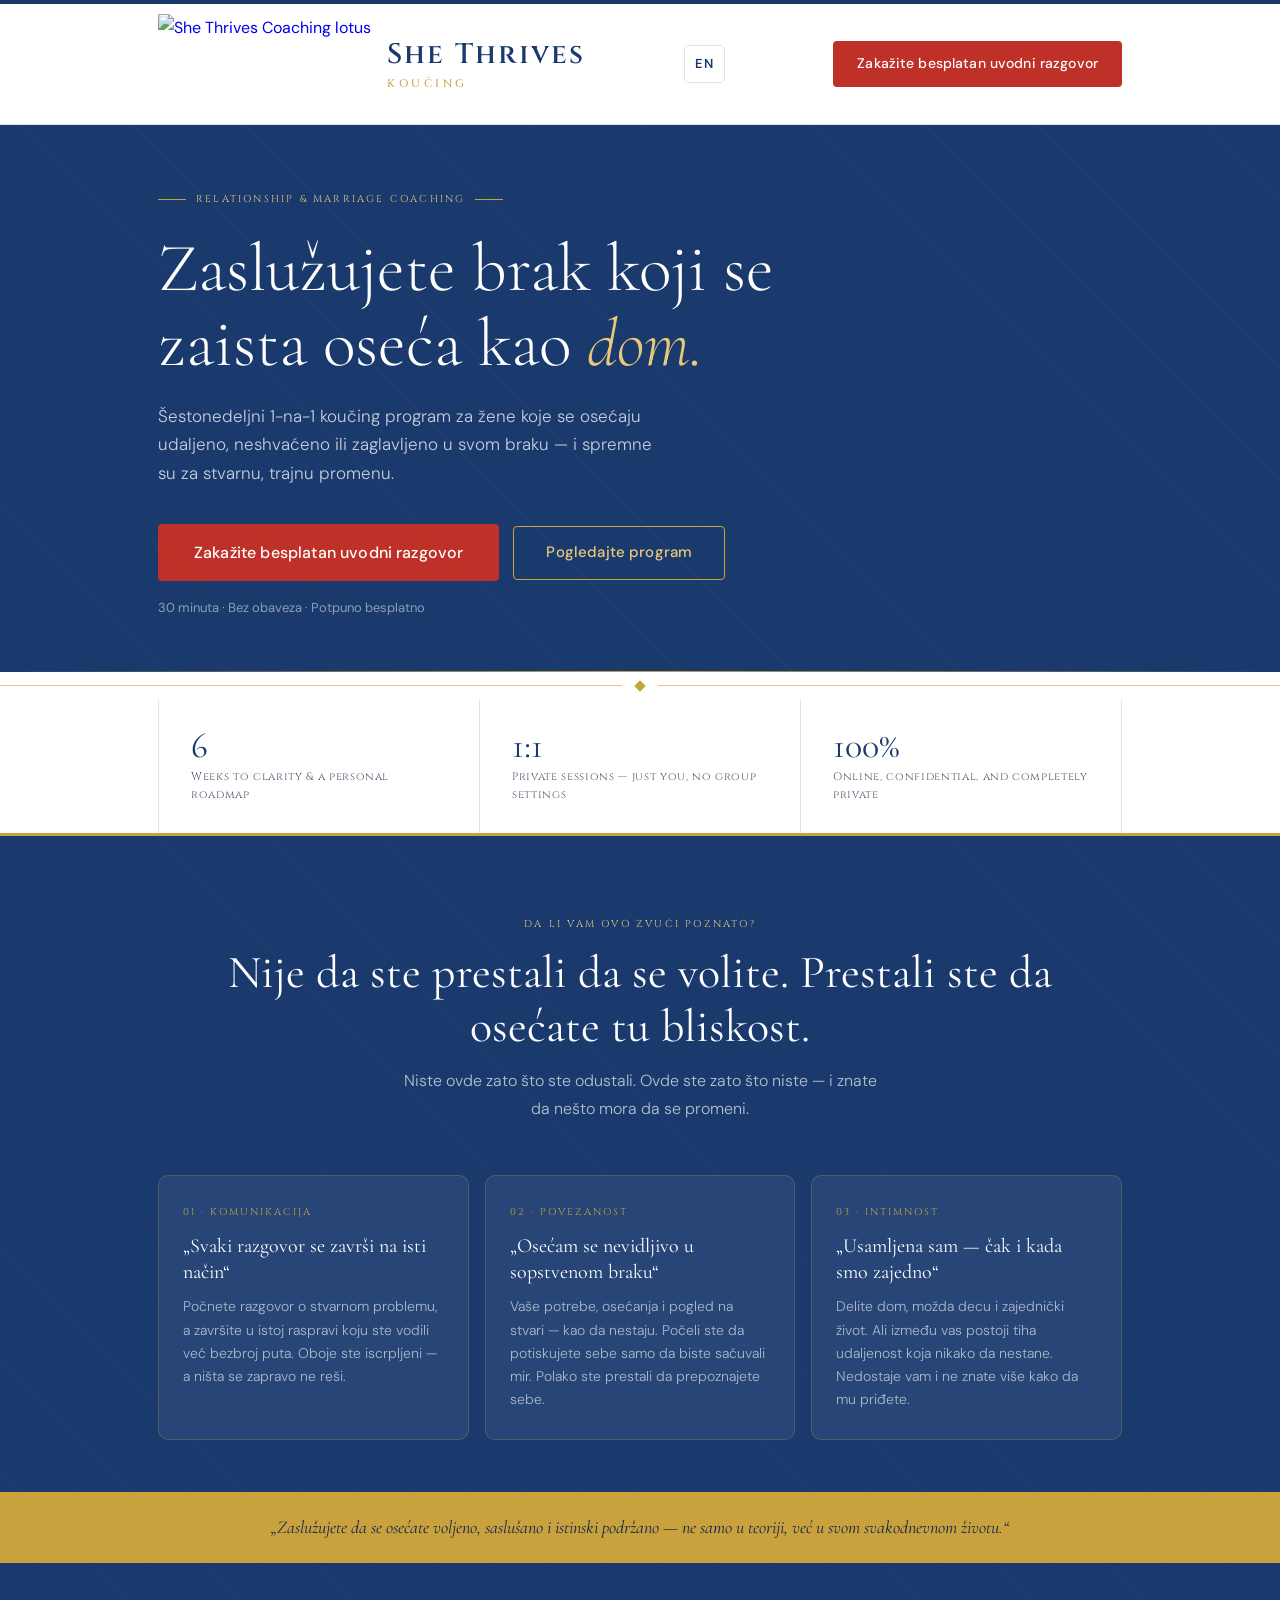
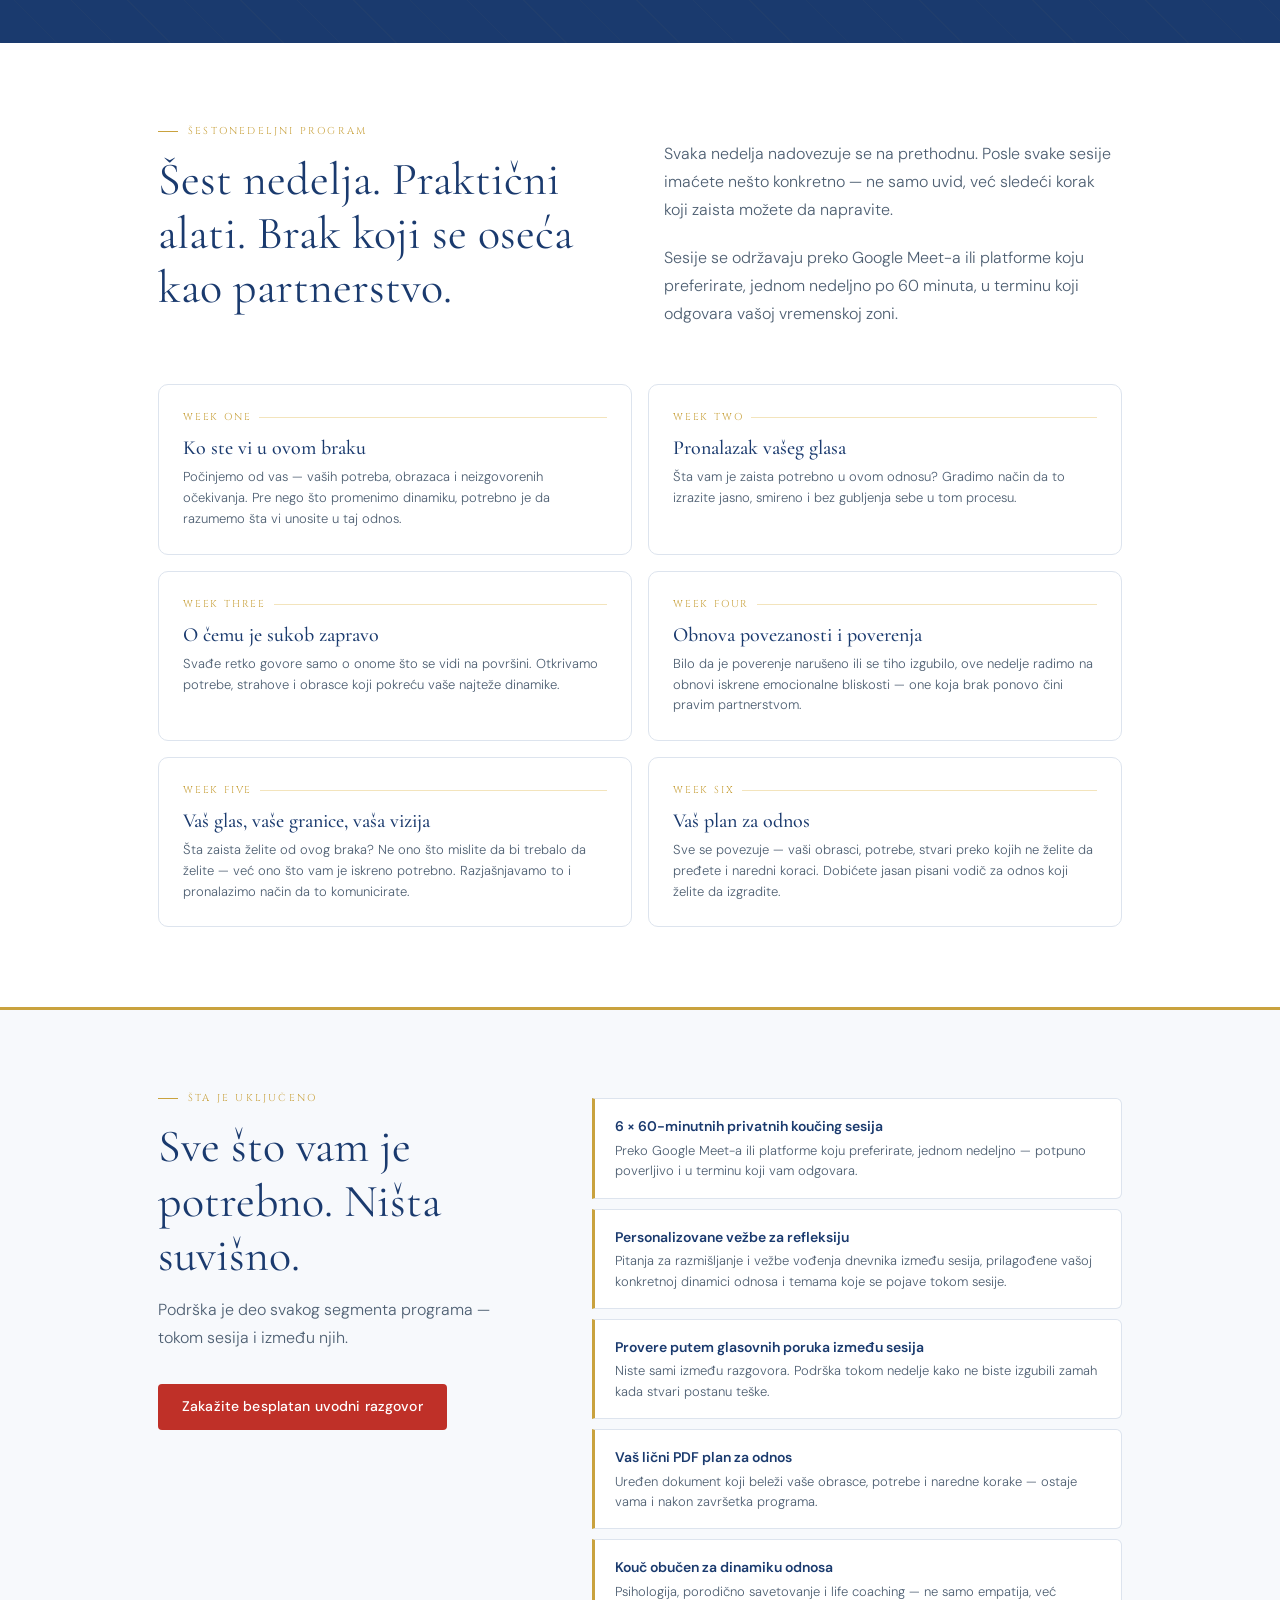
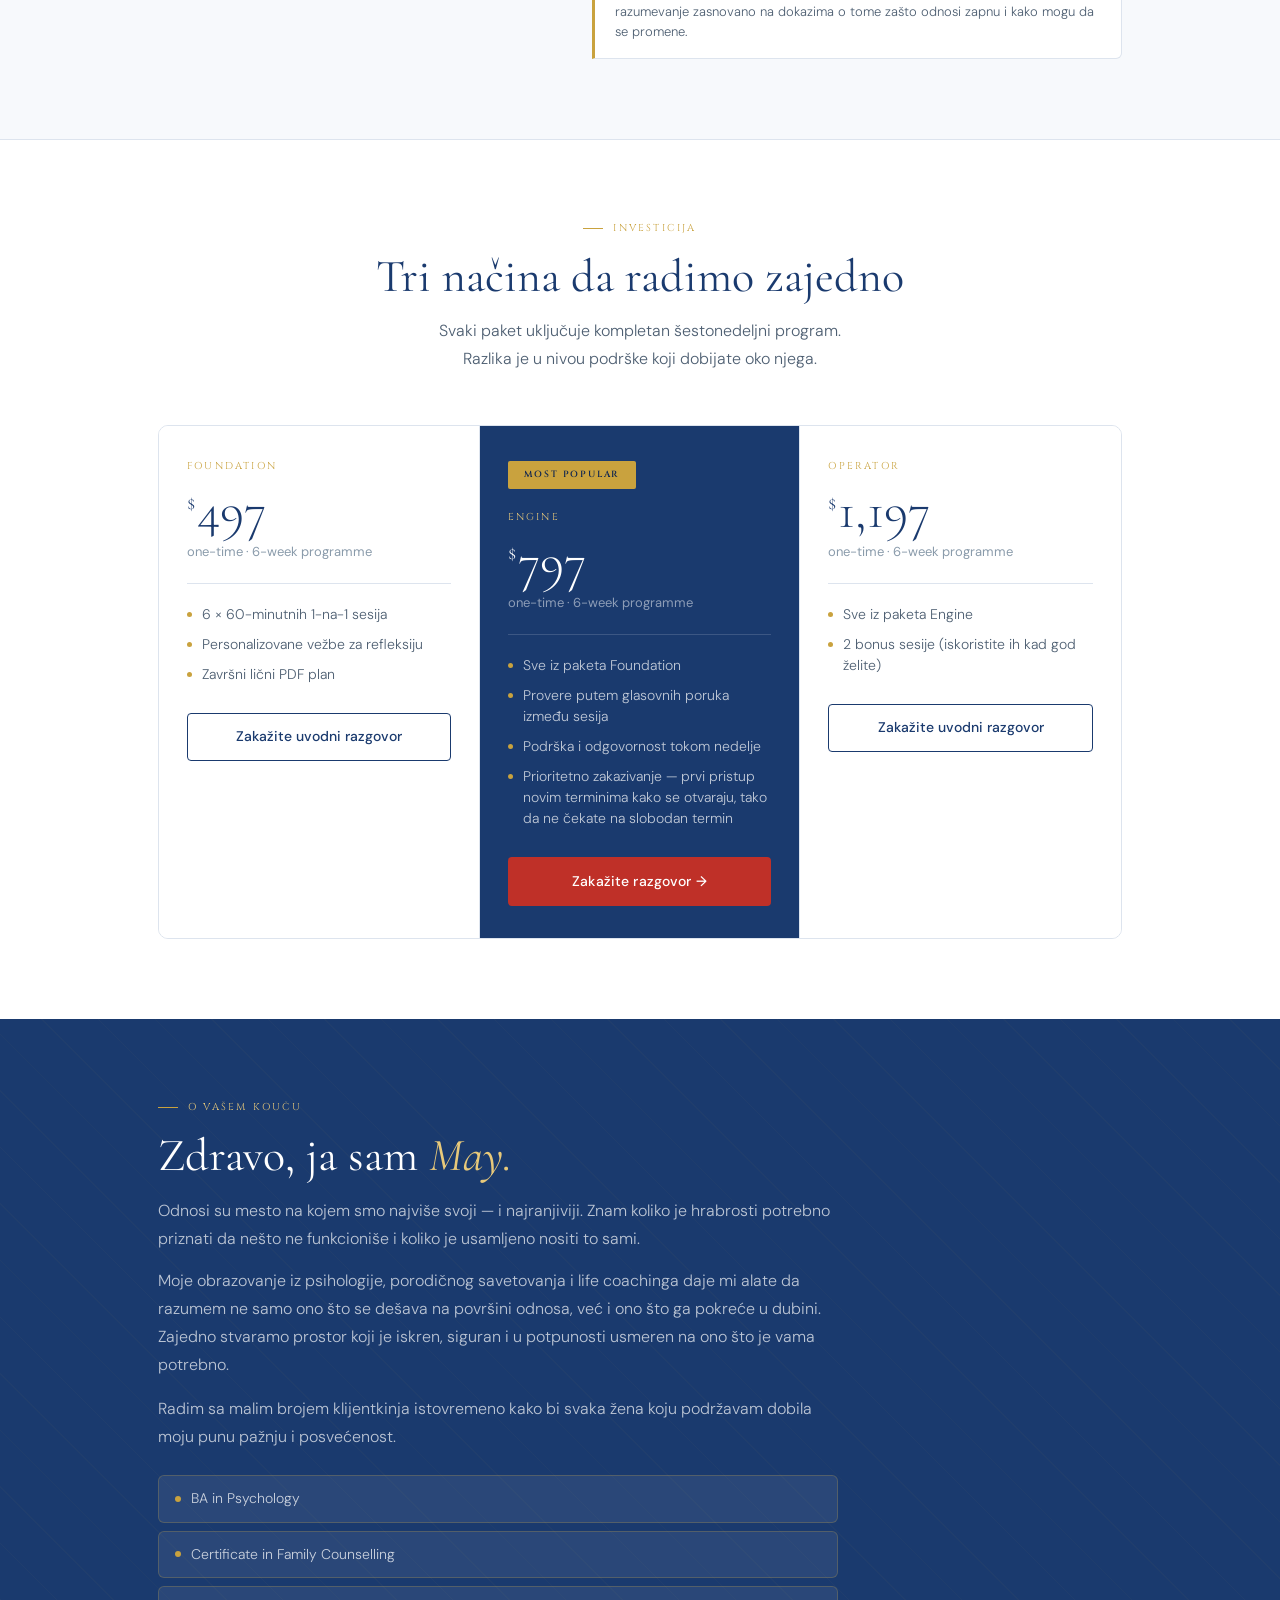
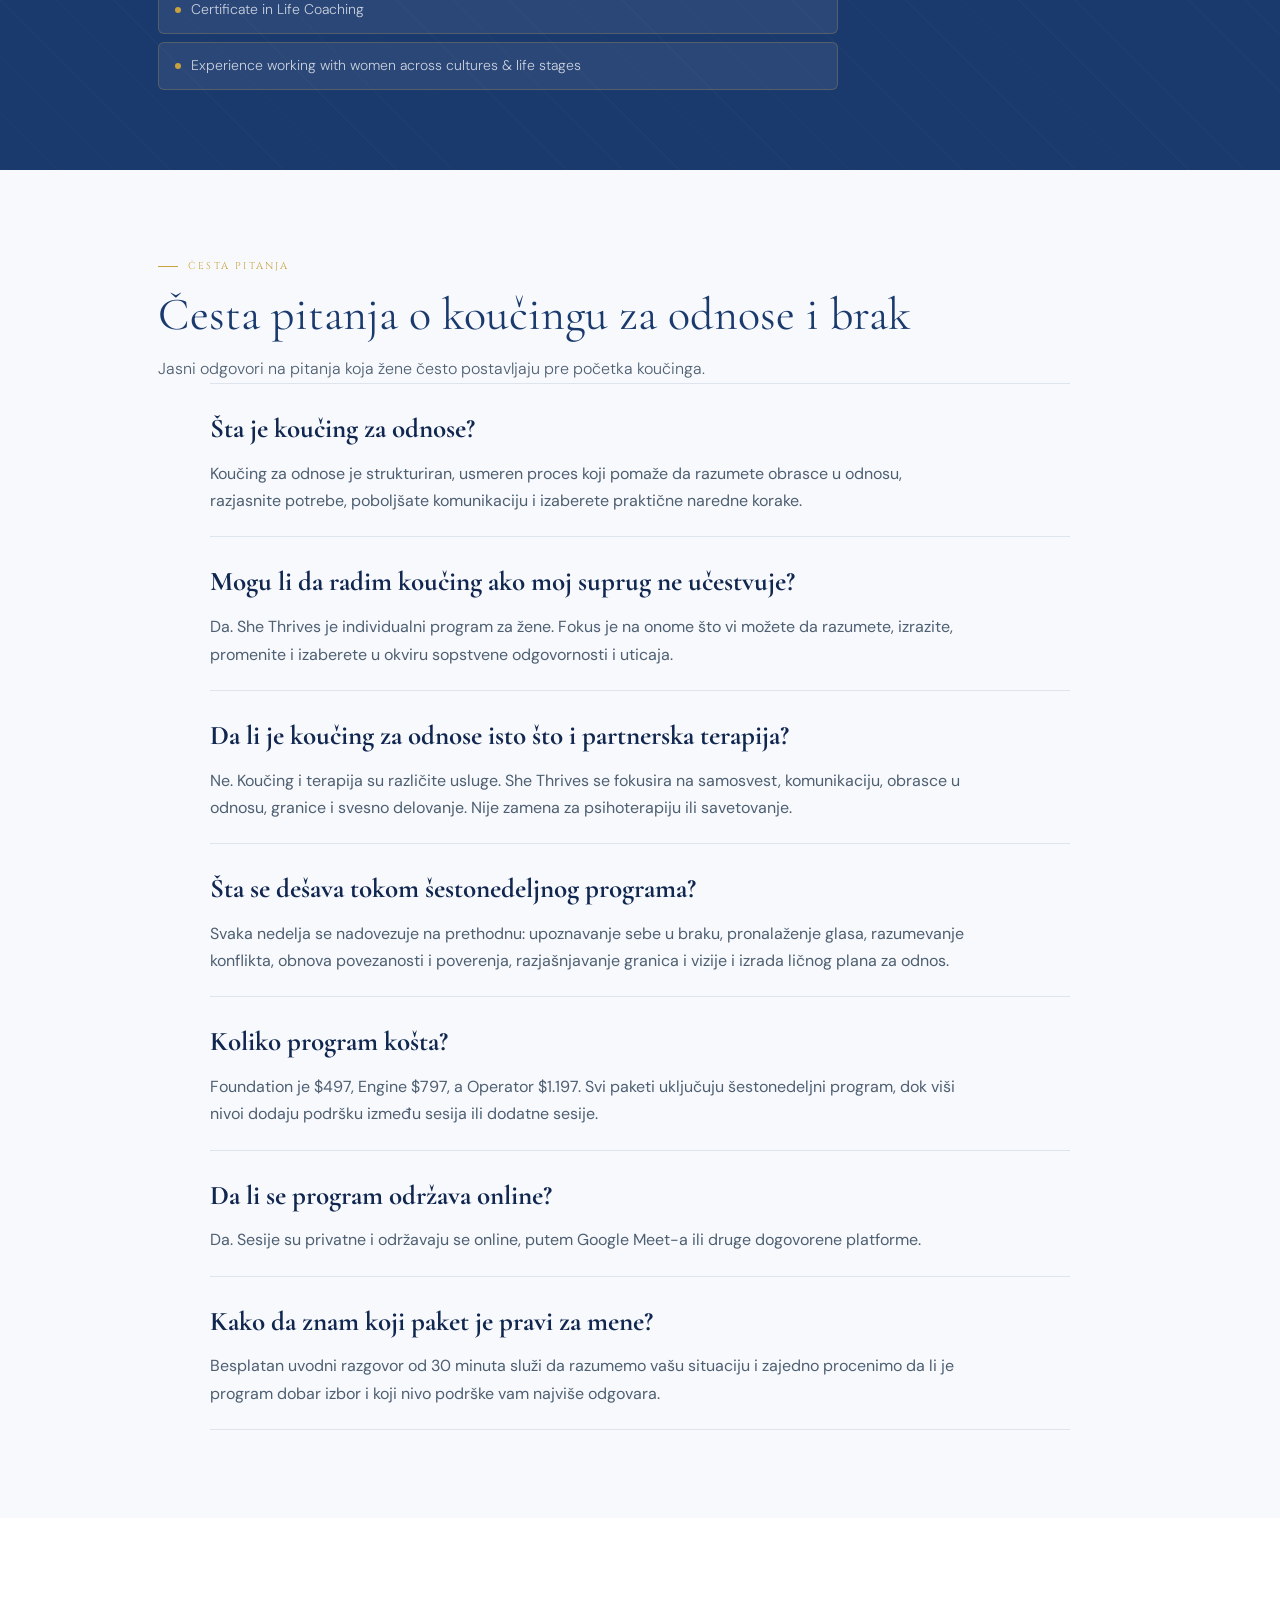
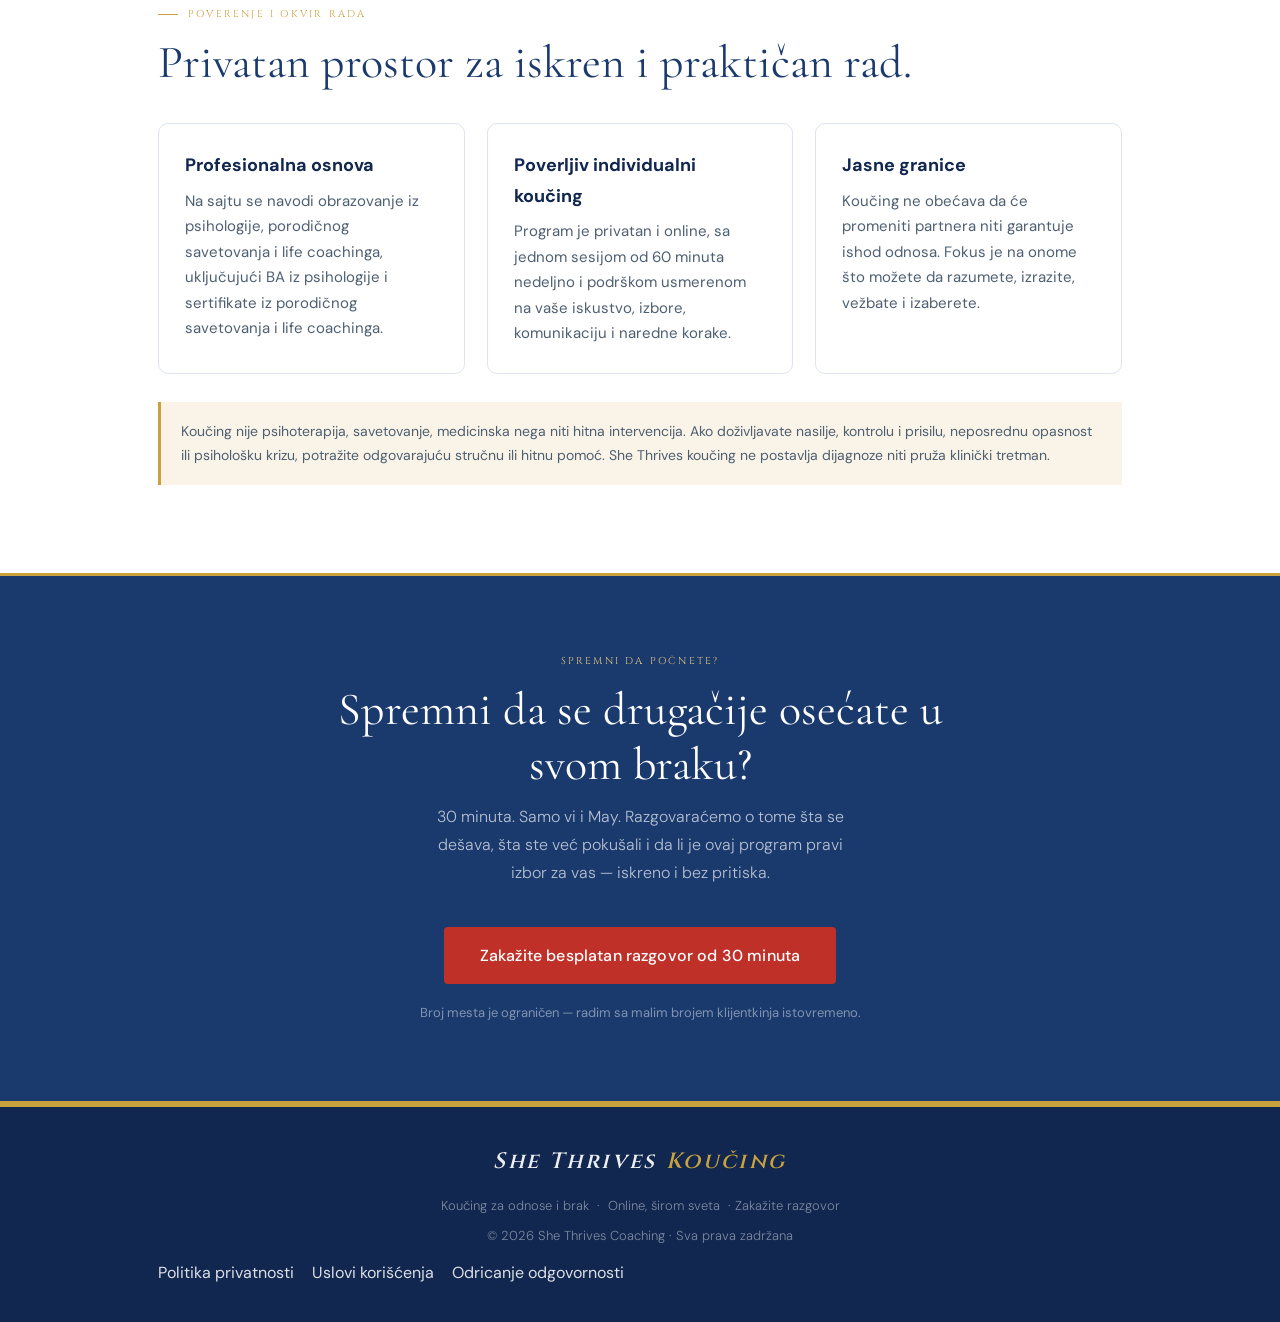
==== commit dbc3ffb4: "Add files via upload" ====
--- a/index.html
+++ b/index.html
@@ -1,10 +1,10 @@
 <!DOCTYPE html>
 
-<html lang="en">
-<head>
+<html lang="sr">
+<head><title>Koučing za odnose i brak za žene | She Thrives Coaching</title>
 <meta charset="utf-8"/>
 <meta content="width=device-width, initial-scale=1.0" name="viewport"/>
-<title data-en="She Thrives Coaching — Relationship &amp; Marriage Coaching" data-sr="She Thrives Coaching — Koučing za odnose i brak">She Thrives Coaching — Relationship &amp; Marriage Coaching</title>
+
 <link href="https://fonts.googleapis.com/css2?family=Cinzel:wght@400;500;600&amp;family=Cormorant+Garamond:ital,wght@0,300;0,400;0,500;1,300;1,400;1,500&amp;family=DM+Sans:wght@300;400;500;600&amp;display=swap" rel="stylesheet"/>
 <style>
 *,*::before,*::after{box-sizing:border-box;margin:0;padding:0}
@@ -216,36 +216,159 @@
 .lang-btn.active{background:var(--blue);color:#fff}.lang-btn:hover:not(.active){background:var(--blue-pale);color:var(--blue)}
 @media(max-width:480px){.nav-inner{gap:8px}.lang-switcher{margin-left:0}.lang-btn{padding:6px 7px}.nav-logo-text{display:none}.nav-logo img{height:52px!important}}
 </style>
-</head>
-<body>
+<meta content="1-na-1 koučing za odnose i brak za žene koje se osećaju udaljeno, neshvaćeno ili zaglavljeno u svom braku. Strukturirani šestonedeljni program za komunikaciju, povezanost, granice i jasnoću." data-seo-generated="1" name="description"/><meta content="index, follow" data-seo-generated="1" name="robots"/><meta content="May — She Thrives Coaching" data-seo-generated="1" name="author"/><meta content="#112750" data-seo-generated="1" name="theme-color"/><meta content="website" data-seo-generated="1" property="og:type"/><meta content="Koučing za odnose i brak za žene | She Thrives Coaching" data-seo-generated="1" property="og:title"/><meta content="1-na-1 koučing za odnose i brak za žene koje se osećaju udaljeno, neshvaćeno ili zaglavljeno u svom braku. Strukturirani šestonedeljni program za komunikaciju, povezanost, granice i jasnoću." data-seo-generated="1" property="og:description"/><meta content="https://www.shethrives.online/sr/" data-seo-generated="1" property="og:url"/><meta content="https://www.shethrives.online/assets/og-image.jpg" data-seo-generated="1" property="og:image"/><meta content="She Thrives Coaching — Koučing za odnose i brak za žene" data-seo-generated="1" property="og:image:alt"/><meta content="She Thrives Coaching" data-seo-generated="1" property="og:site_name"/><meta content="summary_large_image" data-seo-generated="1" name="twitter:card"/><meta content="Koučing za odnose i brak za žene | She Thrives Coaching" data-seo-generated="1" name="twitter:title"/><meta content="1-na-1 koučing za odnose i brak za žene koje se osećaju udaljeno, neshvaćeno ili zaglavljeno u svom braku. Strukturirani šestonedeljni program za komunikaciju, povezanost, granice i jasnoću." data-seo-generated="1" name="twitter:description"/><meta content="https://www.shethrives.online/assets/og-image.jpg" data-seo-generated="1" name="twitter:image"/><link data-seo-generated="1" href="https://www.shethrives.online/sr/" rel="canonical"/><link data-seo-generated="1" href="../assets/favicon.png" rel="icon" type="image/png"/><link data-seo-generated="1" href="https://www.shethrives.online/" hreflang="en" rel="alternate"/><link data-seo-generated="1" href="https://www.shethrives.online/sr/" hreflang="sr" rel="alternate"/><link data-seo-generated="1" href="https://www.shethrives.online/" hreflang="x-default" rel="alternate"/><style data-seo-generated="1">
+.skip-link{position:absolute;left:-9999px;top:auto}.skip-link:focus{left:16px;top:16px;z-index:9999;background:#fff;color:#112750;padding:10px 14px;border-radius:6px;box-shadow:0 2px 10px rgba(0,0,0,.2)}
+.faq-section,.trust-section{padding:88px 0;background:var(--off-white)}.faq-grid{max-width:860px;margin:0 auto}.faq-item{border-top:1px solid var(--border);padding:22px 0}.faq-item:last-child{border-bottom:1px solid var(--border)}.faq-item h3{font-family:var(--serif);font-size:27px;color:var(--blue-deep);margin-bottom:8px}.faq-item p{max-width:760px;color:var(--text-mid)}.trust-section{background:var(--white)}.trust-grid{display:grid;grid-template-columns:repeat(3,1fr);gap:22px;margin-top:34px}.trust-card{border:1px solid var(--border);padding:26px;border-radius:var(--r);background:#fff}.trust-card h3{font-size:18px;color:var(--blue-deep);margin-bottom:8px}.trust-card p{color:var(--text-mid);font-size:15px}.disclaimer{margin-top:28px;padding:18px 20px;border-left:3px solid var(--gold);background:var(--gold-pale);color:var(--text-mid);font-size:14px}.nav-lang{font-size:13px;font-weight:600;letter-spacing:.08em;color:var(--blue);text-decoration:none;border:1px solid var(--border);padding:7px 10px;border-radius:5px;margin-right:10px}.nav-lang:hover{border-color:var(--gold)}.footer-links{display:flex;gap:18px;flex-wrap:wrap;margin-top:12px}.footer-links a{color:rgba(255,255,255,.85)}@media(max-width:760px){.trust-grid{grid-template-columns:1fr}.faq-section,.trust-section{padding:64px 0}}
+</style><link data-seo-generated="1" href="https://fonts.googleapis.com" rel="preconnect"/><link data-seo-generated="1" href="https://fonts.gstatic.com" rel="preconnect"/><script type="application/ld+json">
+{
+  "@context": "https://schema.org",
+  "@graph": [
+    {
+      "@type": "WebSite",
+      "@id": "https://www.shethrives.online/sr/#website",
+      "url": "https://www.shethrives.online/sr/",
+      "name": "She Thrives Coaching",
+      "inLanguage": "sr"
+    },
+    {
+      "@type": "Organization",
+      "@id": "https://www.shethrives.online/#organization",
+      "name": "She Thrives Coaching",
+      "url": "https://www.shethrives.online/",
+      "logo": "https://www.shethrives.online/assets/she-thrives-logo.png",
+      "founder": {
+        "@type": "Person",
+        "name": "May",
+        "jobTitle": "Relationship & Marriage Coach"
+      }
+    },
+    {
+      "@type": "Service",
+      "name": "Koučing za odnose i brak za žene",
+      "serviceType": "Koučing za odnose i brak za žene",
+      "description": "1-na-1 koučing za odnose i brak za žene, online širom sveta, kroz strukturirani šestonedeljni program.",
+      "provider": {
+        "@id": "https://www.shethrives.online/#organization"
+      },
+      "areaServed": "Worldwide",
+      "audience": {
+        "@type": "PeopleAudience",
+        "suggestedGender": "Female"
+      },
+      "offers": [
+        {
+          "@type": "Offer",
+          "name": "Foundation",
+          "price": "497",
+          "priceCurrency": "USD"
+        },
+        {
+          "@type": "Offer",
+          "name": "Engine",
+          "price": "797",
+          "priceCurrency": "USD"
+        },
+        {
+          "@type": "Offer",
+          "name": "Operator",
+          "price": "1197",
+          "priceCurrency": "USD"
+        }
+      ]
+    },
+    {
+      "@type": "FAQPage",
+      "mainEntity": [
+        {
+          "@type": "Question",
+          "name": "Šta je koučing za odnose?",
+          "acceptedAnswer": {
+            "@type": "Answer",
+            "text": "Koučing za odnose je strukturiran, usmeren proces koji pomaže da razumete obrasce u odnosu, razjasnite potrebe, poboljšate komunikaciju i izaberete praktične naredne korake."
+          }
+        },
+        {
+          "@type": "Question",
+          "name": "Mogu li da radim koučing ako moj suprug ne učestvuje?",
+          "acceptedAnswer": {
+            "@type": "Answer",
+            "text": "Da. She Thrives je individualni program za žene. Fokus je na onome što vi možete da razumete, izrazite, promenite i izaberete u okviru sopstvene odgovornosti i uticaja."
+          }
+        },
+        {
+          "@type": "Question",
+          "name": "Da li je koučing za odnose isto što i partnerska terapija?",
+          "acceptedAnswer": {
+            "@type": "Answer",
+            "text": "Ne. Koučing i terapija su različite usluge. She Thrives se fokusira na samosvest, komunikaciju, obrasce u odnosu, granice i svesno delovanje. Nije zamena za psihoterapiju ili savetovanje."
+          }
+        },
+        {
+          "@type": "Question",
+          "name": "Šta se dešava tokom šestonedeljnog programa?",
+          "acceptedAnswer": {
+            "@type": "Answer",
+            "text": "Svaka nedelja se nadovezuje na prethodnu: upoznavanje sebe u braku, pronalaženje glasa, razumevanje konflikta, obnova povezanosti i poverenja, razjašnjavanje granica i vizije i izrada ličnog plana za odnos."
+          }
+        },
+        {
+          "@type": "Question",
+          "name": "Koliko program košta?",
+          "acceptedAnswer": {
+            "@type": "Answer",
+            "text": "Foundation je $497, Engine $797, a Operator $1.197. Svi paketi uključuju šestonedeljni program, dok viši nivoi dodaju podršku između sesija ili dodatne sesije."
+          }
+        },
+        {
+          "@type": "Question",
+          "name": "Da li se program održava online?",
+          "acceptedAnswer": {
+            "@type": "Answer",
+            "text": "Da. Sesije su privatne i održavaju se online, putem Google Meet-a ili druge dogovorene platforme."
+          }
+        },
+        {
+          "@type": "Question",
+          "name": "Kako da znam koji paket je pravi za mene?",
+          "acceptedAnswer": {
+            "@type": "Answer",
+            "text": "Besplatan uvodni razgovor od 30 minuta služi da razumemo vašu situaciju i zajedno procenimo da li je program dobar izbor i koji nivo podrške vam najviše odgovara."
+          }
+        }
+      ]
+    }
+  ]
+}
+</script></head>
+<body><a class="skip-link" href="#main-content">Preskoči na sadržaj</a>
 <!-- NAV -->
 <nav>
 <div class="nav-band"></div>
 <div class="wrap">
 <div class="nav-inner">
 <a class="nav-logo" href="#">
-<img alt="She Thrives Coaching lotus" src="[data-uri]" style="height:100px;width:auto;display:block;image-rendering:-webkit-optimize-contrast;image-rendering:crisp-edges"/>
+<img alt="She Thrives Coaching lotus" decoding="async" loading="eager" src="../assets/she-thrives-logo.png" style="height:100px;width:auto;display:block;image-rendering:-webkit-optimize-contrast;image-rendering:crisp-edges"/>
 <div class="nav-logo-text">
 <span class="nav-logo-name">She Thrives</span>
-<span class="nav-logo-sub" data-en="Coaching" data-i18n="1" data-sr="Koučing">Coaching</span>
+<span class="nav-logo-sub">Koučing</span>
 </div>
 </a>
-<div aria-label="Language" class="lang-switcher" role="group"><button class="lang-btn active" data-lang="en" type="button">EN</button><button class="lang-btn" data-lang="sr" type="button">SR</button></div><a class="btn-red" data-en="Book a free clarity call" data-i18n="1" data-sr="Zakažite besplatan uvodni razgovor" href="#book">Book a free clarity call</a>
+<a aria-label="View English version" class="nav-lang" href="../" hreflang="en">EN</a><a class="btn-red" href="#book">Zakažite besplatan uvodni razgovor</a>
 </div>
 </div>
 </nav>
 <!-- HERO — dark blue banner -->
-<section class="hero" style="padding:0 0 0">
+<section class="hero" id="main-content" style="padding:0 0 0" tabindex="-1">
 <div class="hero-banner">
 <div class="wrap">
-<div class="hero-eyebrow">Relationship &amp; Marriage Coaching</div>
-<h1 data-en="You deserve a marriage that actually feels like &lt;em&gt;home.&lt;/em&gt;" data-i18n="1" data-sr="Zaslužujete brak koji se zaista oseća kao &lt;em&gt;dom.&lt;/em&gt;">You deserve a marriage that actually feels like <em>home.</em></h1>
-<p class="sub" data-en="A 6-week 1:1 coaching programme for women who feel disconnected, unheard, or stuck in their marriage &amp;mdash; and are ready for real, lasting change." data-i18n="1" data-sr="Šestonedeljni 1-na-1 koučing program za žene koje se osećaju udaljeno, neshvaćeno ili zaglavljeno u svom braku — i spremne su za stvarnu, trajnu promenu.">A 6-week 1:1 coaching programme for women who feel disconnected, unheard, or stuck in their marriage — and are ready for real, lasting change.</p>
+<div aria-label="Koučing za odnose i brak za žene" class="hero-eyebrow">Relationship &amp; Marriage Coaching</div>
+<h1>Zaslužujete brak koji se zaista oseća kao <em>dom.</em></h1>
+<p class="sub">Šestonedeljni 1-na-1 koučing program za žene koje se osećaju udaljeno, neshvaćeno ili zaglavljeno u svom braku — i spremne su za stvarnu, trajnu promenu.</p>
 <div class="hero-btns">
-<a class="btn-red-lg" data-en="Book your free clarity call" data-i18n="1" data-sr="Zakažite besplatan uvodni razgovor" href="#book">Book your free clarity call</a>
-<a class="btn-outline-gold" data-en="See the program" data-i18n="1" data-sr="Pogledajte program" href="#program">See the program</a>
-</div>
-<p class="hero-note" data-en="30 minutes &amp;middot; No obligation &amp;middot; Completely free" data-i18n="1" data-sr="30 minuta · Bez obaveza · Potpuno besplatno">30 minutes · No obligation · Completely free</p>
+<a class="btn-red-lg" href="#book">Zakažite besplatan uvodni razgovor</a>
+<a class="btn-outline-gold" href="#program">Pogledajte program</a>
+</div>
+<p class="hero-note">30 minuta · Bez obaveza · Potpuno besplatno</p>
 </div>
 </div>
 <!-- Gold divider ornament -->
@@ -278,31 +401,31 @@
 <section class="pain-section">
 <div class="wrap">
 <div class="pain-header fi">
-<span class="s-label" data-en="Does this sound familiar?" data-i18n="1" data-sr="Da li vam ovo zvuči poznato?">Does this sound familiar?</span>
-<h2 class="s-title" data-en="It's not that you stopped loving each other.&lt;br/&gt;It's that you stopped &lt;em&gt;feeling&lt;/em&gt; it." data-i18n="1" data-sr="Nije da ste prestali da se volite. Prestali ste da osećate tu bliskost.">It's not that you stopped loving each other.<br/>It's that you stopped <em>feeling</em> it.</h2>
-<p class="s-body" data-en="You're not here because you've given up. You're here because you haven't &amp;mdash; and you know something has to change." data-i18n="1" data-sr="Niste ovde zato što ste odustali. Ovde ste zato što niste — i znate da nešto mora da se promeni.">You're not here because you've given up. You're here because you haven't — and you know something has to change.</p>
+<span class="s-label">Da li vam ovo zvuči poznato?</span>
+<h2 class="s-title">Nije da ste prestali da se volite. Prestali ste da osećate tu bliskost.</h2>
+<p class="s-body">Niste ovde zato što ste odustali. Ovde ste zato što niste — i znate da nešto mora da se promeni.</p>
 </div>
 <div class="pain-grid">
 <div class="pain-card fi">
-<span class="pain-num" data-en="01 &amp;middot; Communication" data-i18n="1" data-sr="01 · Komunikacija">01 · Communication</span>
-<h3 data-en='"Every conversation ends the same way"' data-i18n="1" data-sr="„Svaki razgovor se završi na isti način“">"Every conversation ends the same way"</h3>
-<p data-en="You start with a real issue and end up in the same argument you've had a hundred times. You're both exhausted by it &amp;mdash; and nothing ever actually gets resolved." data-i18n="1" data-sr="Počnete razgovor o stvarnom problemu, a završite u istoj raspravi koju ste vodili već bezbroj puta. Oboje ste iscrpljeni — a ništa se zapravo ne reši.">You start with a real issue and end up in the same argument you've had a hundred times. You're both exhausted by it — and nothing ever actually gets resolved.</p>
+<span class="pain-num">01 · Komunikacija</span>
+<h3>„Svaki razgovor se završi na isti način“</h3>
+<p>Počnete razgovor o stvarnom problemu, a završite u istoj raspravi koju ste vodili već bezbroj puta. Oboje ste iscrpljeni — a ništa se zapravo ne reši.</p>
 </div>
 <div class="pain-card fi">
-<span class="pain-num" data-en="02 &amp;middot; Connection" data-i18n="1" data-sr="02 · Povezanost">02 · Connection</span>
-<h3 data-en='"I feel invisible in my own marriage"' data-i18n="1" data-sr="„Osećam se nevidljivo u sopstvenom braku“">"I feel invisible in my own marriage"</h3>
-<p data-en="Your needs, your feelings, your point of view &amp;mdash; they seem to disappear. You've started editing yourself just to keep the peace. Slowly, you've stopped recognising yourself." data-i18n="1" data-sr="Vaše potrebe, osećanja i pogled na stvari — kao da nestaju. Počeli ste da potiskujete sebe samo da biste sačuvali mir. Polako ste prestali da prepoznajete sebe.">Your needs, your feelings, your point of view — they seem to disappear. You've started editing yourself just to keep the peace. Slowly, you've stopped recognising yourself.</p>
+<span class="pain-num">02 · Povezanost</span>
+<h3>„Osećam se nevidljivo u sopstvenom braku“</h3>
+<p>Vaše potrebe, osećanja i pogled na stvari — kao da nestaju. Počeli ste da potiskujete sebe samo da biste sačuvali mir. Polako ste prestali da prepoznajete sebe.</p>
 </div>
 <div class="pain-card fi">
-<span class="pain-num" data-en="03 &amp;middot; Intimacy" data-i18n="1" data-sr="03 · Intimnost">03 · Intimacy</span>
-<h3 data-en="&quot;I'm lonely &amp;mdash; even when we're together&quot;" data-i18n="1" data-sr="„Usamljena sam — čak i kada smo zajedno“">"I'm lonely — even when we're together"</h3>
-<p data-en="You share a home, maybe children, a life. But there's a quiet distance between you that never quite closes. You miss him, and you don't know how to reach him anymore." data-i18n="1" data-sr="Delite dom, možda decu i zajednički život. Ali između vas postoji tiha udaljenost koja nikako da nestane. Nedostaje vam i ne znate više kako da mu priđete.">You share a home, maybe children, a life. But there's a quiet distance between you that never quite closes. You miss him, and you don't know how to reach him anymore.</p>
+<span class="pain-num">03 · Intimnost</span>
+<h3>„Usamljena sam — čak i kada smo zajedno“</h3>
+<p>Delite dom, možda decu i zajednički život. Ali između vas postoji tiha udaljenost koja nikako da nestane. Nedostaje vam i ne znate više kako da mu priđete.</p>
 </div>
 </div>
 </div>
 <div class="pain-footer-strip" style="margin-top:52px">
 <div class="wrap">
-<p data-en='"You deserve to feel loved, heard, and truly partnered &amp;mdash; not just in theory, but in your actual daily life."' data-i18n="1" data-sr="„Zaslužujete da se osećate voljeno, saslušano i istinski podržano — ne samo u teoriji, već u svom svakodnevnom životu.“">"You deserve to feel loved, heard, and truly partnered — not just in theory, but in your actual daily life."</p>
+<p>„Zaslužujete da se osećate voljeno, saslušano i istinski podržano — ne samo u teoriji, već u svom svakodnevnom životu.“</p>
 </div>
 </div>
 </section>
@@ -311,44 +434,44 @@
 <div class="wrap">
 <div class="works-header">
 <div class="fi">
-<span class="s-label" data-en="The 6-week programme" data-i18n="1" data-sr="Šestonedeljni program">The 6-week programme</span>
-<h2 class="s-title" data-en="Six weeks.&lt;br/&gt;Real tools.&lt;br/&gt;A marriage that feels like &lt;em&gt;partnership.&lt;/em&gt;" data-i18n="1" data-sr="Šest nedelja. Praktični alati. Brak koji se oseća kao partnerstvo.">Six weeks.<br/>Real tools.<br/>A marriage that feels like <em>partnership.</em></h2>
+<span class="s-label">Šestonedeljni program</span>
+<h2 class="s-title">Šest nedelja. Praktični alati. Brak koji se oseća kao partnerstvo.</h2>
 </div>
 <div class="fi">
-<p class="s-body" data-en="Each week builds on the last. You'll leave every session with something concrete &amp;mdash; not just insight, but a next step you can actually take." data-i18n="1" data-sr="Svaka nedelja nadovezuje se na prethodnu. Posle svake sesije imaćete nešto konkretno — ne samo uvid, već sledeći korak koji zaista možete da napravite." style="margin-bottom:20px">Each week builds on the last. You'll leave every session with something concrete — not just insight, but a next step you can actually take.</p>
-<p class="s-body" data-en="Held on Google Meet or your preferred platform, one 60-minute session per week, at a time that works across your time zone." data-i18n="1" data-sr="Sesije se održavaju preko Google Meet-a ili platforme koju preferirate, jednom nedeljno po 60 minuta, u terminu koji odgovara vašoj vremenskoj zoni.">Held on Google Meet or your preferred platform, one 60-minute session per week, at a time that works across your time zone.</p>
+<p class="s-body" style="margin-bottom:20px">Svaka nedelja nadovezuje se na prethodnu. Posle svake sesije imaćete nešto konkretno — ne samo uvid, već sledeći korak koji zaista možete da napravite.</p>
+<p class="s-body">Sesije se održavaju preko Google Meet-a ili platforme koju preferirate, jednom nedeljno po 60 minuta, u terminu koji odgovara vašoj vremenskoj zoni.</p>
 </div>
 </div>
 <div class="weeks-grid">
 <div class="week-card fi">
 <div class="week-card-num">Week one</div>
-<h3 data-en="Who You Are in This Marriage" data-i18n="1" data-sr="Ko ste vi u ovom braku">Who You Are in This Marriage</h3>
-<p data-en="We start with you &amp;mdash; your needs, your patterns, your unspoken expectations. Before we can change the dynamic, we need to understand what you're bringing to it." data-i18n="1" data-sr="Počinjemo od vas — vaših potreba, obrazaca i neizgovorenih očekivanja. Pre nego što promenimo dinamiku, potrebno je da razumemo šta vi unosite u taj odnos.">We start with you — your needs, your patterns, your unspoken expectations. Before we can change the dynamic, we need to understand what you're bringing to it.</p>
+<h3>Ko ste vi u ovom braku</h3>
+<p>Počinjemo od vas — vaših potreba, obrazaca i neizgovorenih očekivanja. Pre nego što promenimo dinamiku, potrebno je da razumemo šta vi unosite u taj odnos.</p>
 </div>
 <div class="week-card fi">
 <div class="week-card-num">Week two</div>
-<h3 data-en="Finding Your Voice" data-i18n="1" data-sr="Pronalazak vašeg glasa">Finding Your Voice</h3>
-<p data-en="What do you actually need in this relationship? We build the language to express it clearly, calmly, and without losing yourself in the process." data-i18n="1" data-sr="Šta vam je zaista potrebno u ovom odnosu? Gradimo način da to izrazite jasno, smireno i bez gubljenja sebe u tom procesu.">What do you actually need in this relationship? We build the language to express it clearly, calmly, and without losing yourself in the process.</p>
+<h3>Pronalazak vašeg glasa</h3>
+<p>Šta vam je zaista potrebno u ovom odnosu? Gradimo način da to izrazite jasno, smireno i bez gubljenja sebe u tom procesu.</p>
 </div>
 <div class="week-card fi">
 <div class="week-card-num">Week three</div>
-<h3 data-en="What the Conflict Is Really About" data-i18n="1" data-sr="O čemu je sukob zapravo">What the Conflict Is Really About</h3>
-<p data-en="Arguments are rarely about what they appear to be. We uncover the underlying needs, fears, and patterns driving your most painful dynamics." data-i18n="1" data-sr="Svađe retko govore samo o onome što se vidi na površini. Otkrivamo potrebe, strahove i obrasce koji pokreću vaše najteže dinamike.">Arguments are rarely about what they appear to be. We uncover the underlying needs, fears, and patterns driving your most painful dynamics.</p>
+<h3>O čemu je sukob zapravo</h3>
+<p>Svađe retko govore samo o onome što se vidi na površini. Otkrivamo potrebe, strahove i obrasce koji pokreću vaše najteže dinamike.</p>
 </div>
 <div class="week-card fi">
 <div class="week-card-num">Week four</div>
-<h3 data-en="Rebuilding Connection &amp;amp; Trust" data-i18n="1" data-sr="Obnova povezanosti i poverenja">Rebuilding Connection &amp; Trust</h3>
-<p data-en="Whether trust has been broken or quietly eroded, this week focuses on rebuilding genuine emotional intimacy &amp;mdash; the kind that makes a marriage feel like real partnership." data-i18n="1" data-sr="Bilo da je poverenje narušeno ili se tiho izgubilo, ove nedelje radimo na obnovi iskrene emocionalne bliskosti — one koja brak ponovo čini pravim partnerstvom.">Whether trust has been broken or quietly eroded, this week focuses on rebuilding genuine emotional intimacy — the kind that makes a marriage feel like real partnership.</p>
+<h3>Obnova povezanosti i poverenja</h3>
+<p>Bilo da je poverenje narušeno ili se tiho izgubilo, ove nedelje radimo na obnovi iskrene emocionalne bliskosti — one koja brak ponovo čini pravim partnerstvom.</p>
 </div>
 <div class="week-card fi">
 <div class="week-card-num">Week five</div>
-<h3 data-en="Your Voice, Your Boundaries, Your Vision" data-i18n="1" data-sr="Vaš glas, vaše granice, vaša vizija">Your Voice, Your Boundaries, Your Vision</h3>
-<p data-en="What do you actually want from this marriage? Not what you think you should want &amp;mdash; what you genuinely need. We clarify it and give you the language to communicate it." data-i18n="1" data-sr="Šta zaista želite od ovog braka? Ne ono što mislite da bi trebalo da želite — već ono što vam je iskreno potrebno. Razjašnjavamo to i pronalazimo način da to komunicirate.">What do you actually want from this marriage? Not what you think you should want — what you genuinely need. We clarify it and give you the language to communicate it.</p>
+<h3>Vaš glas, vaše granice, vaša vizija</h3>
+<p>Šta zaista želite od ovog braka? Ne ono što mislite da bi trebalo da želite — već ono što vam je iskreno potrebno. Razjašnjavamo to i pronalazimo način da to komunicirate.</p>
 </div>
 <div class="week-card fi">
 <div class="week-card-num">Week six</div>
-<h3 data-en="Your Relationship Roadmap" data-i18n="1" data-sr="Vaš plan za odnos">Your Relationship Roadmap</h3>
-<p data-en="Everything comes together &amp;mdash; your patterns, your needs, your non-negotiables, and your next steps. A clear written guide for the relationship you want to build." data-i18n="1" data-sr="Sve se povezuje — vaši obrasci, potrebe, stvari preko kojih ne želite da pređete i naredni koraci. Dobićete jasan pisani vodič za odnos koji želite da izgradite.">Everything comes together — your patterns, your needs, your non-negotiables, and your next steps. A clear written guide for the relationship you want to build.</p>
+<h3>Vaš plan za odnos</h3>
+<p>Sve se povezuje — vaši obrasci, potrebe, stvari preko kojih ne želite da pređete i naredni koraci. Dobićete jasan pisani vodič za odnos koji želite da izgradite.</p>
 </div>
 </div>
 </div>
@@ -358,28 +481,28 @@
 <div class="wrap">
 <div class="gets-inner">
 <div class="fi">
-<span class="s-label" data-en="What's included" data-i18n="1" data-sr="Šta je uključeno">What's included</span>
-<h2 class="s-title" data-en="Everything you need.&lt;br/&gt;Nothing you don't." data-i18n="1" data-sr="Sve što vam je potrebno. Ništa suvišno.">Everything you need.<br/>Nothing you don't.</h2>
-<p class="s-body" data-en="Support is built into every layer of the programme &amp;mdash; inside sessions and between them." data-i18n="1" data-sr="Podrška je deo svakog segmenta programa — tokom sesija i između njih." style="margin-top:8px">Support is built into every layer of the programme — inside sessions and between them.</p>
+<span class="s-label">Šta je uključeno</span>
+<h2 class="s-title">Sve što vam je potrebno. Ništa suvišno.</h2>
+<p class="s-body" style="margin-top:8px">Podrška je deo svakog segmenta programa — tokom sesija i između njih.</p>
 <div style="margin-top:32px">
-<a class="btn-red" data-en="Book your free clarity call" data-i18n="1" data-sr="Zakažite besplatan uvodni razgovor" href="#book">Book your free clarity call</a>
+<a class="btn-red" href="#book">Zakažite besplatan uvodni razgovor</a>
 </div>
 </div>
 <div class="gets-grid fi">
 <div class="get-item">
-<div><h4 data-en="6 &amp;times; 60-minute private coaching sessions" data-i18n="1" data-sr="6 × 60-minutnih privatnih koučing sesija">6 × 60-minute private coaching sessions</h4><p data-en="Held on Google Meet or your preferred platform, one per week &amp;mdash; fully confidential, at a time that suits you." data-i18n="1" data-sr="Preko Google Meet-a ili platforme koju preferirate, jednom nedeljno — potpuno poverljivo i u terminu koji vam odgovara.">Held on Google Meet or your preferred platform, one per week — fully confidential, at a time that suits you.</p></div>
+<div><h4>6 × 60-minutnih privatnih koučing sesija</h4><p>Preko Google Meet-a ili platforme koju preferirate, jednom nedeljno — potpuno poverljivo i u terminu koji vam odgovara.</p></div>
 </div>
 <div class="get-item">
-<div><h4 data-en="Personalised reflection exercises" data-i18n="1" data-sr="Personalizovane vežbe za refleksiju">Personalised reflection exercises</h4><p data-en="Between-session prompts and journaling exercises tailored to your specific relationship dynamic and what came up in your session." data-i18n="1" data-sr="Pitanja za razmišljanje i vežbe vođenja dnevnika između sesija, prilagođene vašoj konkretnoj dinamici odnosa i temama koje se pojave tokom sesije.">Between-session prompts and journaling exercises tailored to your specific relationship dynamic and what came up in your session.</p></div>
+<div><h4>Personalizovane vežbe za refleksiju</h4><p>Pitanja za razmišljanje i vežbe vođenja dnevnika između sesija, prilagođene vašoj konkretnoj dinamici odnosa i temama koje se pojave tokom sesije.</p></div>
 </div>
 <div class="get-item">
-<div><h4 data-en="Voice note check-ins between sessions" data-i18n="1" data-sr="Provere putem glasovnih poruka između sesija">Voice note check-ins between sessions</h4><p data-en="You're not on your own between calls. Mid-week support so you don't lose momentum when things get hard." data-i18n="1" data-sr="Niste sami između razgovora. Podrška tokom nedelje kako ne biste izgubili zamah kada stvari postanu teške.">You're not on your own between calls. Mid-week support so you don't lose momentum when things get hard.</p></div>
+<div><h4>Provere putem glasovnih poruka između sesija</h4><p>Niste sami između razgovora. Podrška tokom nedelje kako ne biste izgubili zamah kada stvari postanu teške.</p></div>
 </div>
 <div class="get-item">
-<div><h4 data-en="Your personal relationship roadmap PDF" data-i18n="1" data-sr="Vaš lični PDF plan za odnos">Your personal relationship roadmap PDF</h4><p data-en="A polished document capturing your patterns, needs, and next steps &amp;mdash; yours to keep and return to long after we finish." data-i18n="1" data-sr="Uređen dokument koji beleži vaše obrasce, potrebe i naredne korake — ostaje vama i nakon završetka programa.">A polished document capturing your patterns, needs, and next steps — yours to keep and return to long after we finish.</p></div>
+<div><h4>Vaš lični PDF plan za odnos</h4><p>Uređen dokument koji beleži vaše obrasce, potrebe i naredne korake — ostaje vama i nakon završetka programa.</p></div>
 </div>
 <div class="get-item">
-<div><h4 data-en="A coach trained in relationship dynamics" data-i18n="1" data-sr="Kouč obučen za dinamiku odnosa">A coach trained in relationship dynamics</h4><p data-en="Psychology, family counselling, and life coaching &amp;mdash; not just empathy, but an evidence-informed understanding of why relationships get stuck and how they change." data-i18n="1" data-sr="Psihologija, porodično savetovanje i life coaching — ne samo empatija, već razumevanje zasnovano na dokazima o tome zašto odnosi zapnu i kako mogu da se promene.">Psychology, family counselling, and life coaching — not just empathy, but an evidence-informed understanding of why relationships get stuck and how they change.</p></div>
+<div><h4>Kouč obučen za dinamiku odnosa</h4><p>Psihologija, porodično savetovanje i life coaching — ne samo empatija, već razumevanje zasnovano na dokazima o tome zašto odnosi zapnu i kako mogu da se promene.</p></div>
 </div>
 </div>
 </div>
@@ -389,9 +512,9 @@
 <section class="pricing-section" id="pricing">
 <div class="wrap">
 <div class="pricing-header fi">
-<span class="s-label" data-en='&lt;span style="width:20px;height:1px;background:var(--gold);display:inline-block"&gt;&lt;/span&gt; Investment &lt;span style="width:20px;height:1px;background:var(--gold);display:inline-block"&gt;&lt;/span&gt;' data-i18n="1" data-sr="Investicija" style="justify-content:center"><span style="width:20px;height:1px;background:var(--gold);display:inline-block"></span> Investment <span style="width:20px;height:1px;background:var(--gold);display:inline-block"></span></span>
-<h2 class="s-title" data-en="Three ways to work together" data-i18n="1" data-sr="Tri načina da radimo zajedno">Three ways to work together</h2>
-<p class="s-body" data-en="Every tier gives you the full 6-week programme. The difference is the level of support around it." data-i18n="1" data-sr="Svaki paket uključuje kompletan šestonedeljni program. Razlika je u nivou podrške koji dobijate oko njega." style="max-width:440px;margin:0 auto">Every tier gives you the full 6-week programme. The difference is the level of support around it.</p>
+<span class="s-label" style="justify-content:center">Investicija</span>
+<h2 class="s-title">Tri načina da radimo zajedno</h2>
+<p class="s-body" style="max-width:440px;margin:0 auto">Svaki paket uključuje kompletan šestonedeljni program. Razlika je u nivou podrške koji dobijate oko njega.</p>
 </div>
 <div class="pricing-grid fi">
 <!-- Foundation -->
@@ -400,11 +523,11 @@
 <div class="pricing-price"><span>$</span>497</div>
 <div class="pricing-period">one-time · 6-week programme</div>
 <ul class="pricing-features">
-<li data-en="6 &amp;times; 60-minute 1:1 sessions" data-i18n="1" data-sr="6 × 60-minutnih 1-na-1 sesija">6 × 60-minute 1:1 sessions</li>
-<li data-en="Personalised reflection exercises" data-i18n="1" data-sr="Personalizovane vežbe za refleksiju">Personalised reflection exercises</li>
-<li data-en="Final personal roadmap PDF" data-i18n="1" data-sr="Završni lični PDF plan">Final personal roadmap PDF</li>
+<li>6 × 60-minutnih 1-na-1 sesija</li>
+<li>Personalizovane vežbe za refleksiju</li>
+<li>Završni lični PDF plan</li>
 </ul>
-<a class="btn-outline-blue" data-en="Book a clarity call" data-i18n="1" data-sr="Zakažite uvodni razgovor" href="#book">Book a clarity call</a>
+<a class="btn-outline-blue" href="#book">Zakažite uvodni razgovor</a>
 </div>
 <!-- Engine -->
 <div class="pricing-card featured">
@@ -413,12 +536,12 @@
 <div class="pricing-price"><span>$</span>797</div>
 <div class="pricing-period">one-time · 6-week programme</div>
 <ul class="pricing-features">
-<li data-en="Everything in Foundation" data-i18n="1" data-sr="Sve iz paketa Foundation">Everything in Foundation</li>
-<li data-en="Voice note check-ins between sessions" data-i18n="1" data-sr="Provere putem glasovnih poruka između sesija">Voice note check-ins between sessions</li>
-<li data-en="Mid-week accountability support" data-i18n="1" data-sr="Podrška i odgovornost tokom nedelje">Mid-week accountability support</li>
-<li data-en="Priority scheduling &amp;mdash; first access to new session slots as they open, so you're never waiting on availability" data-i18n="1" data-sr="Prioritetno zakazivanje — prvi pristup novim terminima kako se otvaraju, tako da ne čekate na slobodan termin">Priority scheduling — first access to new session slots as they open, so you're never waiting on availability</li>
+<li>Sve iz paketa Foundation</li>
+<li>Provere putem glasovnih poruka između sesija</li>
+<li>Podrška i odgovornost tokom nedelje</li>
+<li>Prioritetno zakazivanje — prvi pristup novim terminima kako se otvaraju, tako da ne čekate na slobodan termin</li>
 </ul>
-<a class="btn-red" data-en="Book your call &amp;rarr;" data-i18n="1" data-sr="Zakažite razgovor →" href="#book">Book your call →</a>
+<a class="btn-red" href="#book">Zakažite razgovor →</a>
 </div>
 <!-- Operator -->
 <div class="pricing-card">
@@ -426,10 +549,10 @@
 <div class="pricing-price"><span>$</span>1,197</div>
 <div class="pricing-period">one-time · 6-week programme</div>
 <ul class="pricing-features">
-<li data-en="Everything in Engine" data-i18n="1" data-sr="Sve iz paketa Engine">Everything in Engine</li>
-<li data-en="2 bonus sessions (use anytime)" data-i18n="1" data-sr="2 bonus sesije (iskoristite ih kad god želite)">2 bonus sessions (use anytime)</li>
+<li>Sve iz paketa Engine</li>
+<li>2 bonus sesije (iskoristite ih kad god želite)</li>
 </ul>
-<a class="btn-outline-blue" data-en="Book a clarity call" data-i18n="1" data-sr="Zakažite uvodni razgovor" href="#book">Book a clarity call</a>
+<a class="btn-outline-blue" href="#book">Zakažite uvodni razgovor</a>
 </div>
 </div>
 </div>
@@ -439,11 +562,11 @@
 <div class="wrap">
 <div class="about-inner">
 <div class="fi">
-<span class="s-label" data-en="About your coach" data-i18n="1" data-sr="O vašem kouču">About your coach</span>
-<h2 class="s-title" data-en="Hi, I'm &lt;em&gt;May.&lt;/em&gt;" data-i18n="1" data-sr="Zdravo, ja sam &lt;em&gt;May.&lt;/em&gt;">Hi, I'm <em>May.</em></h2>
-<p class="s-body" data-en="Relationships are where we are most ourselves &amp;mdash; and most vulnerable. I know how much courage it takes to admit something isn't working, and how lonely it feels to carry that alone." data-i18n="1" data-sr="Odnosi su mesto na kojem smo najviše svoji — i najranjiviji. Znam koliko je hrabrosti potrebno priznati da nešto ne funkcioniše i koliko je usamljeno nositi to sami." style="margin-bottom:14px">Relationships are where we are most ourselves — and most vulnerable. I know how much courage it takes to admit something isn't working, and how lonely it feels to carry that alone.</p>
-<p class="s-body" data-en="My background in psychology, family counselling, and life coaching gives me the tools to understand not just what's happening on the surface of a relationship, but what's driving it underneath. Together we create a space that is honest, safe, and entirely focused on what you need." data-i18n="1" data-sr="Moje obrazovanje iz psihologije, porodičnog savetovanja i life coachinga daje mi alate da razumem ne samo ono što se dešava na površini odnosa, već i ono što ga pokreće u dubini. Zajedno stvaramo prostor koji je iskren, siguran i u potpunosti usmeren na ono što je vama potrebno.">My background in psychology, family counselling, and life coaching gives me the tools to understand not just what's happening on the surface of a relationship, but what's driving it underneath. Together we create a space that is honest, safe, and entirely focused on what you need.</p>
-<p class="s-body" data-en="I work with a small number of clients at a time so that every woman I support receives my full attention and care." data-i18n="1" data-sr="Radim sa malim brojem klijentkinja istovremeno kako bi svaka žena koju podržavam dobila moju punu pažnju i posvećenost.">I work with a small number of clients at a time so that every woman I support receives my full attention and care.</p>
+<span class="s-label">O vašem kouču</span>
+<h2 class="s-title">Zdravo, ja sam <em>May.</em></h2>
+<p class="s-body" style="margin-bottom:14px">Odnosi su mesto na kojem smo najviše svoji — i najranjiviji. Znam koliko je hrabrosti potrebno priznati da nešto ne funkcioniše i koliko je usamljeno nositi to sami.</p>
+<p class="s-body">Moje obrazovanje iz psihologije, porodičnog savetovanja i life coachinga daje mi alate da razumem ne samo ono što se dešava na površini odnosa, već i ono što ga pokreće u dubini. Zajedno stvaramo prostor koji je iskren, siguran i u potpunosti usmeren na ono što je vama potrebno.</p>
+<p class="s-body">Radim sa malim brojem klijentkinja istovremeno kako bi svaka žena koju podržavam dobila moju punu pažnju i posvećenost.</p>
 <div class="creds-list">
 <div class="cred-item"><div class="cred-dot"></div>BA in Psychology</div>
 <div class="cred-item"><div class="cred-dot"></div>Certificate in Family Counselling</div>
@@ -455,60 +578,28 @@
 </div>
 </section>
 <!-- TESTIMONIAL -->
-<section class="testimonial-section">
-<div class="wrap-narrow fi">
-<div class="t-stars">
-<span class="t-star">★</span><span class="t-star">★</span><span class="t-star">★</span><span class="t-star">★</span><span class="t-star">★</span>
-</div>
-<p class="t-quote" data-en='"For the first time in years, I felt genuinely heard &amp;mdash; not just by May, but eventually by my husband too. She helped me see what I was bringing to the conflict, and that changed everything."' data-i18n="1" data-sr="„Prvi put posle mnogo godina osećala sam da me neko zaista čuje — ne samo May, već na kraju i moj suprug. Pomogla mi je da vidim šta ja unosim u sukob, i to je promenilo sve.“">"For the first time in years, I felt genuinely heard — not just by May, but eventually by my husband too. She helped me see what I was bringing to the conflict, and that changed everything."</p>
-<p class="t-attr" data-en="&amp;mdash; Client testimonial &amp;middot; Replace with your own after your first programme" data-i18n="1" data-sr="— Iskustvo klijentkinje · Zamenite ovim svojim nakon prvog programa">— Client testimonial · Replace with your own after your first programme</p>
-</div>
-</section>
+
 <!-- CTA BANNER — dark blue with gold and red button -->
-<section class="cta-section" id="book">
+<section class="faq-section" id="faq"><div class="wrap"><span class="s-label">Česta pitanja</span><h2 class="s-title">Česta pitanja o koučingu za odnose i brak</h2><p class="s-body">Jasni odgovori na pitanja koja žene često postavljaju pre početka koučinga.</p><div class="faq-grid"><article class="faq-item"><h3>Šta je koučing za odnose?</h3><p>Koučing za odnose je strukturiran, usmeren proces koji pomaže da razumete obrasce u odnosu, razjasnite potrebe, poboljšate komunikaciju i izaberete praktične naredne korake.</p></article><article class="faq-item"><h3>Mogu li da radim koučing ako moj suprug ne učestvuje?</h3><p>Da. She Thrives je individualni program za žene. Fokus je na onome što vi možete da razumete, izrazite, promenite i izaberete u okviru sopstvene odgovornosti i uticaja.</p></article><article class="faq-item"><h3>Da li je koučing za odnose isto što i partnerska terapija?</h3><p>Ne. Koučing i terapija su različite usluge. She Thrives se fokusira na samosvest, komunikaciju, obrasce u odnosu, granice i svesno delovanje. Nije zamena za psihoterapiju ili savetovanje.</p></article><article class="faq-item"><h3>Šta se dešava tokom šestonedeljnog programa?</h3><p>Svaka nedelja se nadovezuje na prethodnu: upoznavanje sebe u braku, pronalaženje glasa, razumevanje konflikta, obnova povezanosti i poverenja, razjašnjavanje granica i vizije i izrada ličnog plana za odnos.</p></article><article class="faq-item"><h3>Koliko program košta?</h3><p>Foundation je $497, Engine $797, a Operator $1.197. Svi paketi uključuju šestonedeljni program, dok viši nivoi dodaju podršku između sesija ili dodatne sesije.</p></article><article class="faq-item"><h3>Da li se program održava online?</h3><p>Da. Sesije su privatne i održavaju se online, putem Google Meet-a ili druge dogovorene platforme.</p></article><article class="faq-item"><h3>Kako da znam koji paket je pravi za mene?</h3><p>Besplatan uvodni razgovor od 30 minuta služi da razumemo vašu situaciju i zajedno procenimo da li je program dobar izbor i koji nivo podrške vam najviše odgovara.</p></article></div></div></section><section class="trust-section" id="trust"><div class="wrap"><span class="s-label">Poverenje i okvir rada</span><h2 class="s-title">Privatan prostor za iskren i praktičan rad.</h2><div class="trust-grid"><div class="trust-card"><h3>Profesionalna osnova</h3><p>Na sajtu se navodi obrazovanje iz psihologije, porodičnog savetovanja i life coachinga, uključujući BA iz psihologije i sertifikate iz porodičnog savetovanja i life coachinga.</p></div><div class="trust-card"><h3>Poverljiv individualni koučing</h3><p>Program je privatan i online, sa jednom sesijom od 60 minuta nedeljno i podrškom usmerenom na vaše iskustvo, izbore, komunikaciju i naredne korake.</p></div><div class="trust-card"><h3>Jasne granice</h3><p>Koučing ne obećava da će promeniti partnera niti garantuje ishod odnosa. Fokus je na onome što možete da razumete, izrazite, vežbate i izaberete.</p></div></div><div class="disclaimer">Koučing nije psihoterapija, savetovanje, medicinska nega niti hitna intervencija. Ako doživljavate nasilje, kontrolu i prisilu, neposrednu opasnost ili psihološku krizu, potražite odgovarajuću stručnu ili hitnu pomoć. She Thrives koučing ne postavlja dijagnoze niti pruža klinički tretman.</div></div></section><section class="cta-section" id="book">
 <div class="wrap-narrow">
-<span class="s-label" data-en="Ready to begin?" data-i18n="1" data-sr="Spremni da počnete?">Ready to begin?</span>
-<h2 class="s-title" data-en="Ready to feel differently&lt;br/&gt;about your marriage?" data-i18n="1" data-sr="Spremni da se drugačije osećate u svom braku?">Ready to feel differently<br/>about your marriage?</h2>
-<p class="s-body" data-en="30 minutes. Just you and May. We'll talk about what's going on, what you've already tried, and whether this programme is the right fit &amp;mdash; honestly, and with no pressure." data-i18n="1" data-sr="30 minuta. Samo vi i May. Razgovaraćemo o tome šta se dešava, šta ste već pokušali i da li je ovaj program pravi izbor za vas — iskreno i bez pritiska.">30 minutes. Just you and May. We'll talk about what's going on, what you've already tried, and whether this programme is the right fit — honestly, and with no pressure.</p>
-<a class="btn-red-lg" data-en="Book your free 30-minute call" data-i18n="1" data-sr="Zakažite besplatan razgovor od 30 minuta" href="https://calendly.com/coachingshethrives" target="_blank">Book your free 30-minute call</a>
-<p class="cta-note" data-en="Spots are limited &amp;mdash; I work with a small number of clients at a time." data-i18n="1" data-sr="Broj mesta je ograničen — radim sa malim brojem klijentkinja istovremeno.">Spots are limited — I work with a small number of clients at a time.</p>
+<span class="s-label">Spremni da počnete?</span>
+<h2 class="s-title">Spremni da se drugačije osećate u svom braku?</h2>
+<p class="s-body">30 minuta. Samo vi i May. Razgovaraćemo o tome šta se dešava, šta ste već pokušali i da li je ovaj program pravi izbor za vas — iskreno i bez pritiska.</p>
+<a aria-label="Zakažite besplatan razgovor od 30 minuta — opens booking page in a new tab" class="btn-red-lg" href="https://calendly.com/coachingshethrives" rel="noopener noreferrer" target="_blank">Zakažite besplatan razgovor od 30 minuta</a>
+<p class="cta-note">Broj mesta je ograničen — radim sa malim brojem klijentkinja istovremeno.</p>
 </div>
 </section>
 <!-- FOOTER -->
 <footer>
 <div class="wrap">
-<div class="footer-logo" style="font-family:var(--cinzel);font-size:22px;font-weight:600;letter-spacing:0.12em;color:rgba(255,255,255,0.92);margin-bottom:14px">She Thrives <span data-en="Coaching" data-i18n="1" data-sr="Koučing" style="color:var(--gold)">Coaching</span></div>
-<p data-en='Relationship &amp;amp; Marriage Coaching &amp;nbsp;&amp;middot;&amp;nbsp; Online, worldwide &amp;nbsp;&amp;middot;&amp;nbsp; &lt;a data-en="Book a call" data-i18n="1" data-sr="Zaka&amp;zcaron;ite razgovor" href="https://calendly.com/coachingshethrives" target="_blank"&gt;Book a call&lt;/a&gt;' data-i18n="1" data-sr="Koučing za odnose i brak  ·  Online, širom sveta  · Zakažite razgovor">Relationship &amp; Marriage Coaching  ·  Online, worldwide  ·  <a data-en="Book a call" data-i18n="1" data-sr="Zakažite razgovor" href="https://calendly.com/coachingshethrives" target="_blank">Book a call</a></p>
-<p data-en="&amp;copy; 2026 She Thrives Coaching &amp;middot; All rights reserved" data-i18n="1" data-sr="© 2026 She Thrives Coaching · Sva prava zadržana" style="margin-top:8px">© 2026 She Thrives Coaching · All rights reserved</p>
-</div>
+<div class="footer-logo" style="font-family:var(--cinzel);font-size:22px;font-weight:600;letter-spacing:0.12em;color:rgba(255,255,255,0.92);margin-bottom:14px">She Thrives <span style="color:var(--gold)">Koučing</span></div>
+<p>Koučing za odnose i brak  ·  Online, širom sveta  · Zakažite razgovor</p>
+<p style="margin-top:8px">© 2026 She Thrives Coaching · Sva prava zadržana</p>
+<div class="footer-links"><a href="privacy.html">Politika privatnosti</a><a href="terms.html">Uslovi korišćenja</a><a href="disclaimer.html">Odricanje odgovornosti</a></div></div>
 </footer>
 <script>
 const obs=new IntersectionObserver(e=>{e.forEach(x=>{if(x.isIntersecting)x.target.classList.add('on')})},{threshold:0.1});
 document.querySelectorAll('.fi').forEach(el=>obs.observe(el));
 </script>
-<script>
-(function(){
-  const items=[...document.querySelectorAll('[data-i18n]')];
-  const title=document.querySelector('title');
-  const buttons=[...document.querySelectorAll('.lang-btn')];
-  const saved=localStorage.getItem('sheThrivesLanguage')||'en';
-
-  function setLanguage(lang){
-    items.forEach(el=>{
-      const value=el.getAttribute('data-'+lang);
-      if(value!==null) el.innerHTML=value;
-    });
-    if(title){
-      title.textContent=lang==='sr'
-        ? title.getAttribute('data-sr')
-        : title.getAttribute('data-en');
-    }
-    document.documentElement.lang=lang==='sr'?'sr':'en';
-    buttons.forEach(b=>b.classList.toggle('active',b.dataset.lang===lang));
-    localStorage.setItem('sheThrivesLanguage',lang);
-  }
-  buttons.forEach(b=>b.addEventListener('click',()=>setLanguage(b.dataset.lang)));
-  setLanguage(saved);
-})();
-</script></body>
+</body>
 </html>
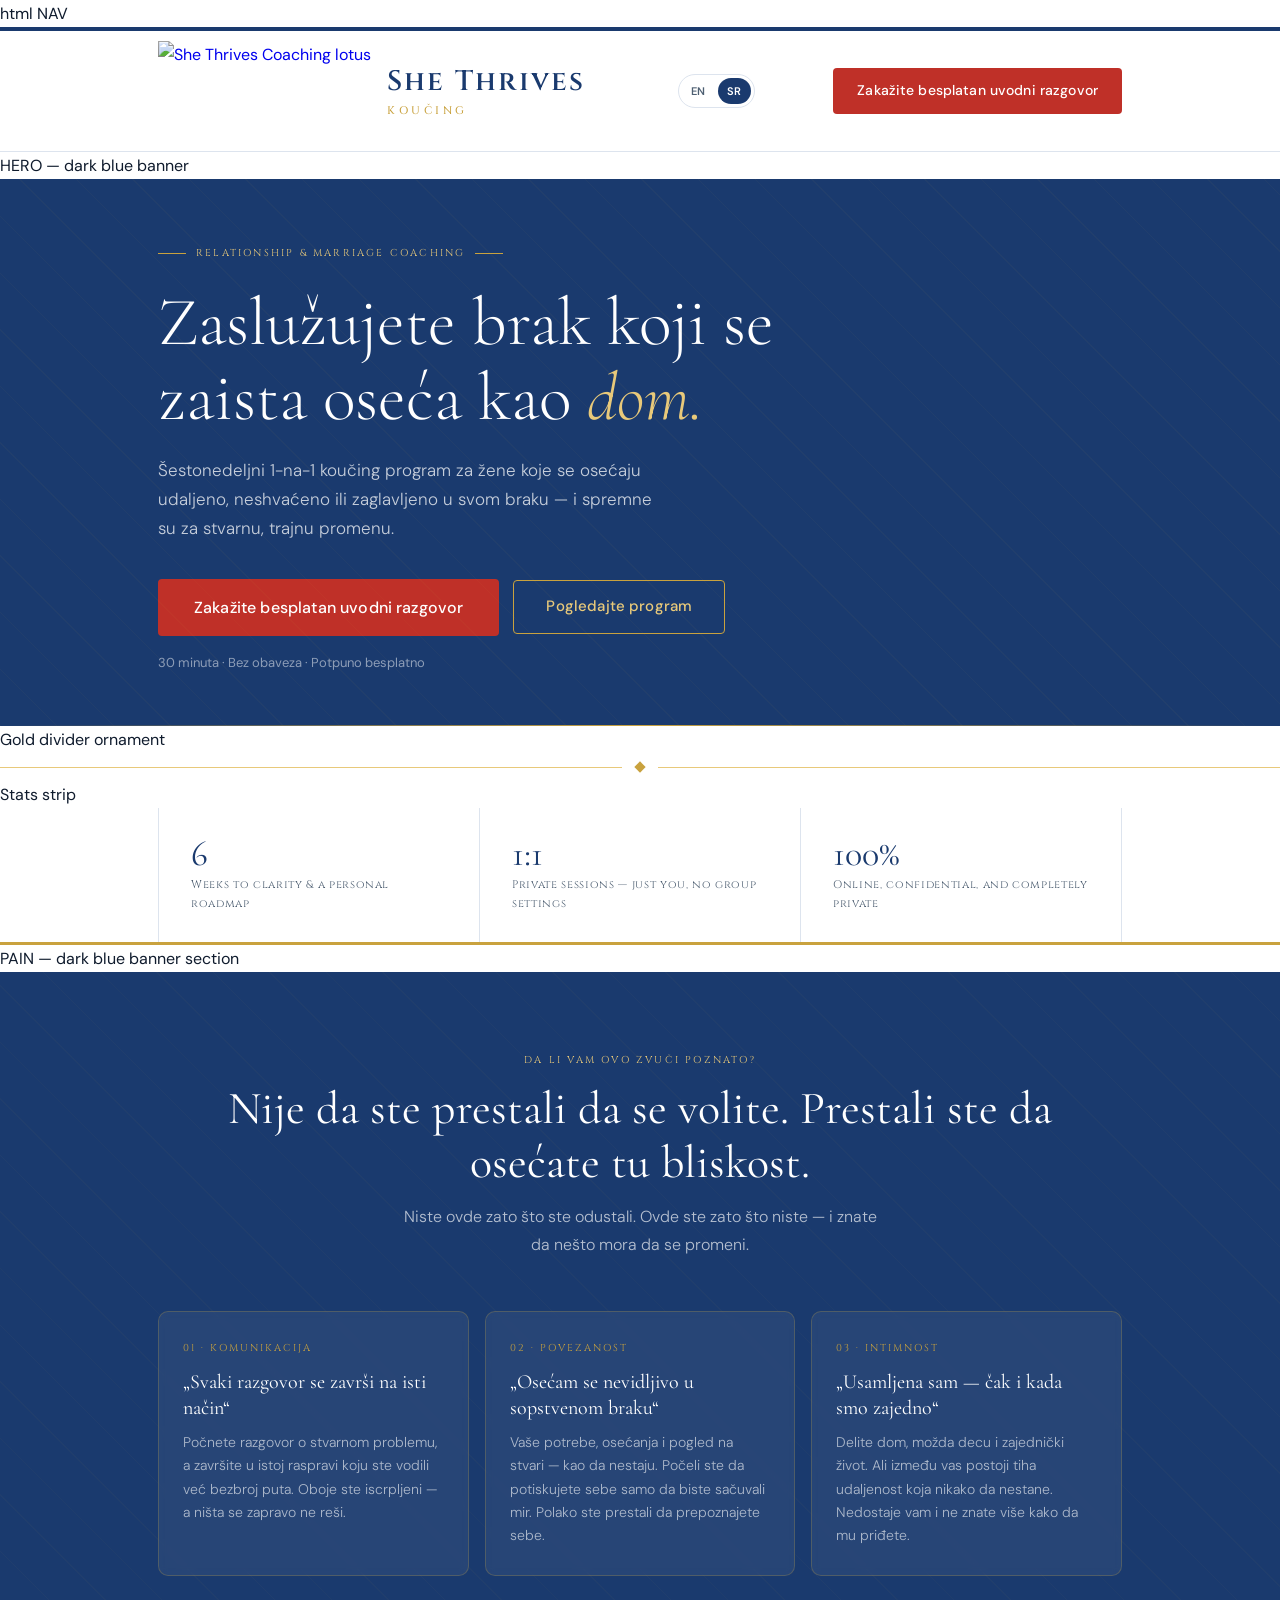
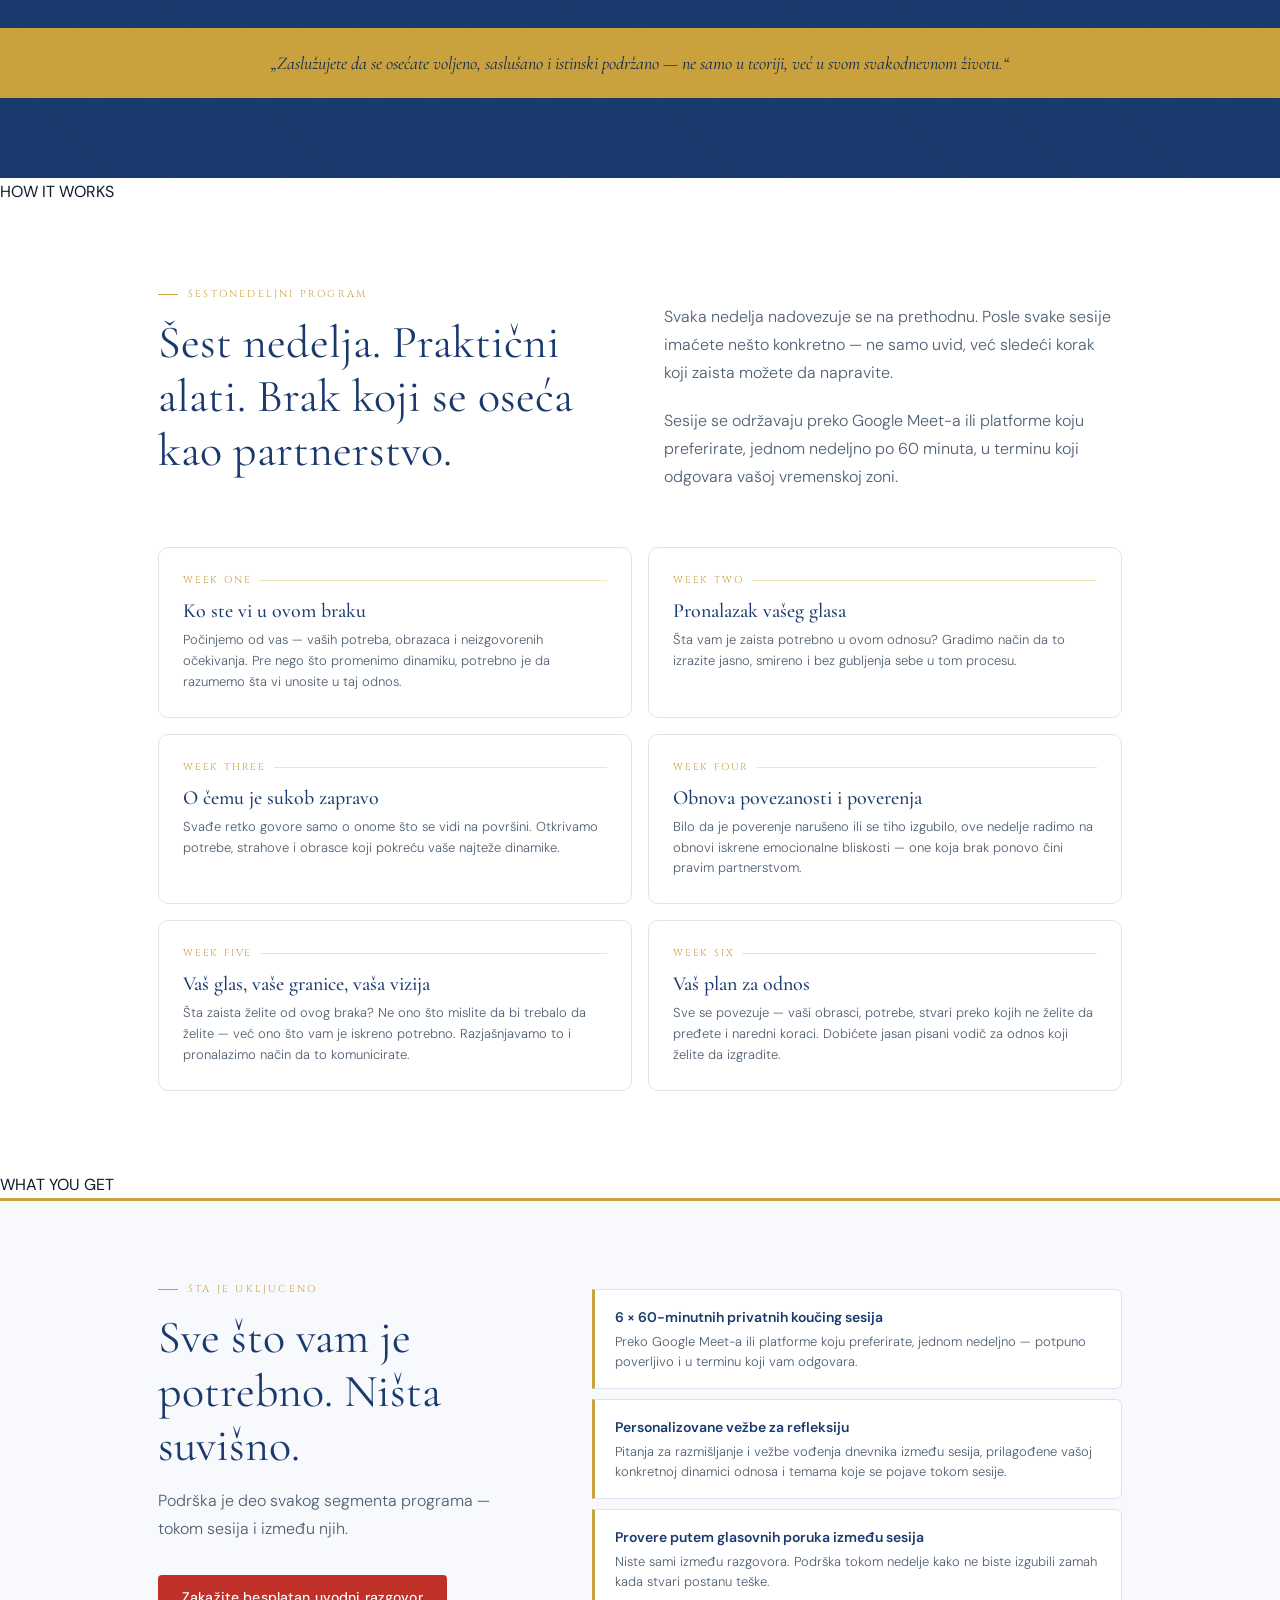
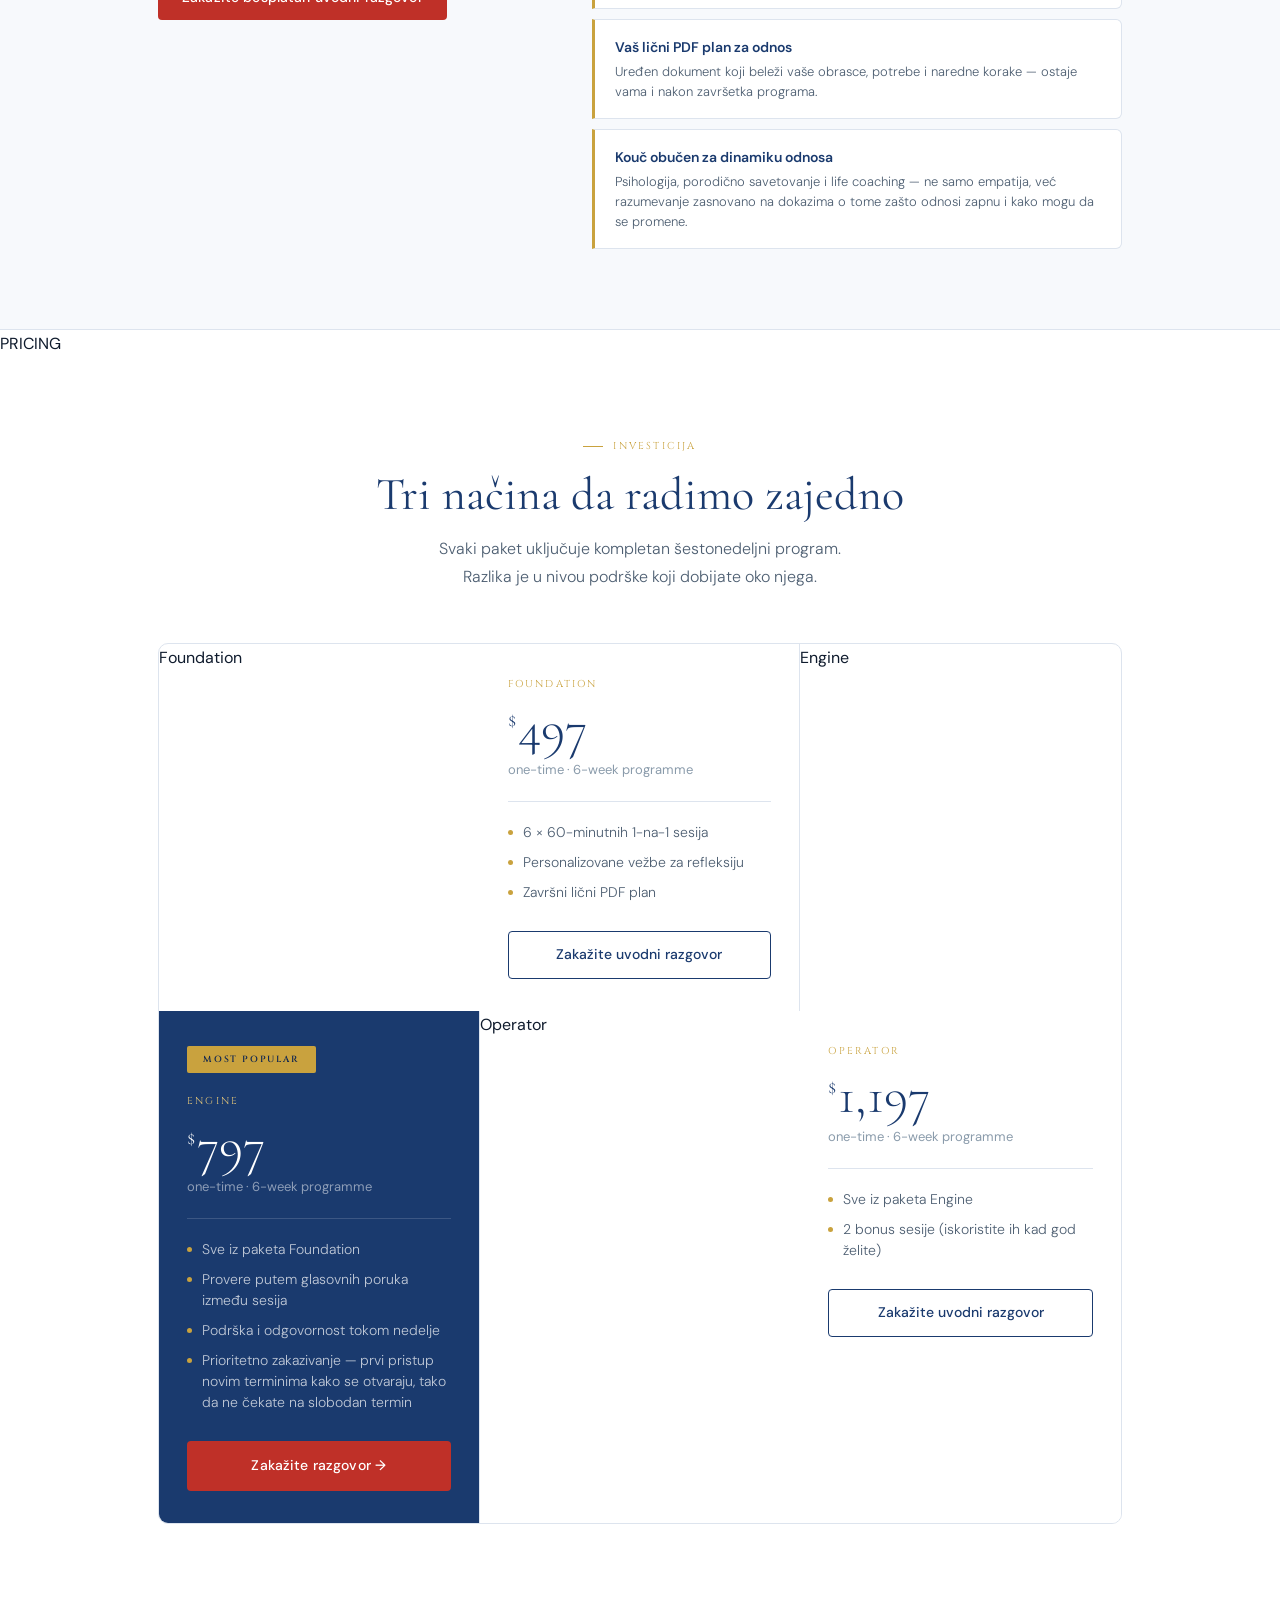
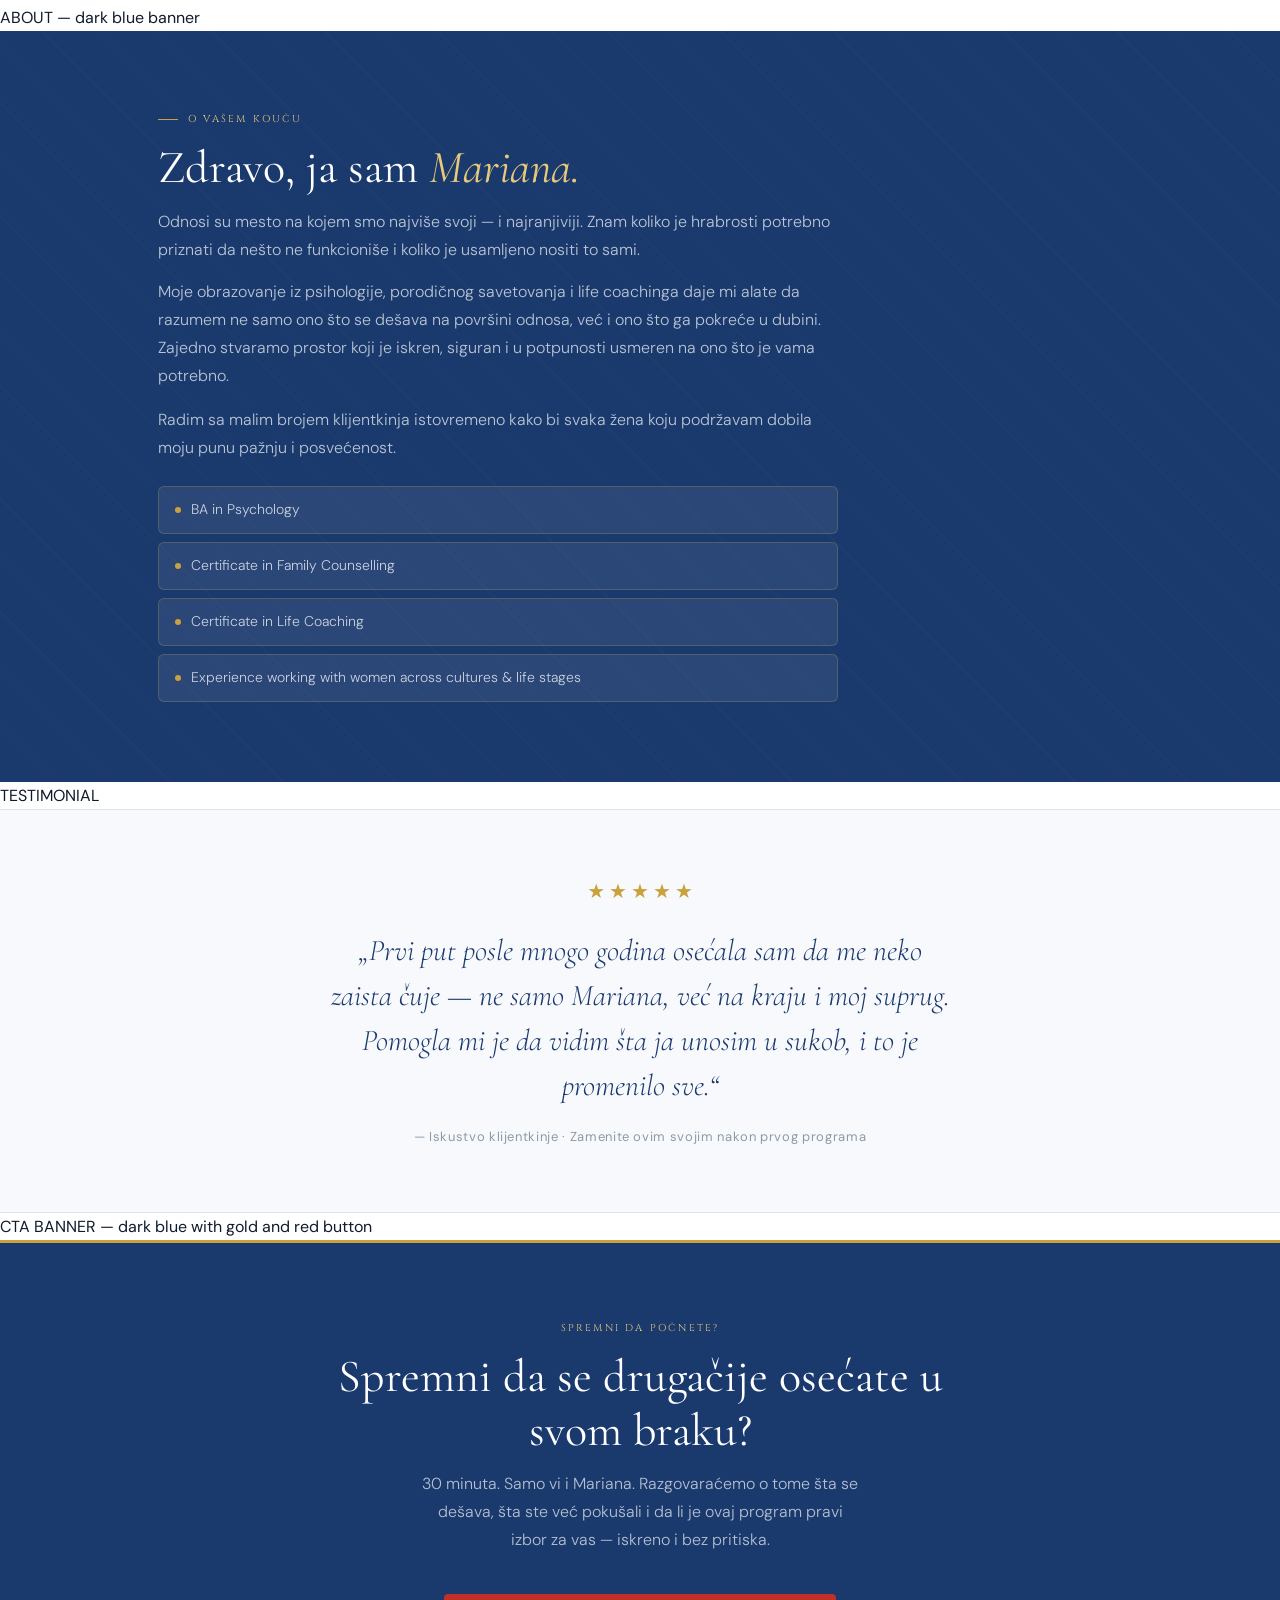
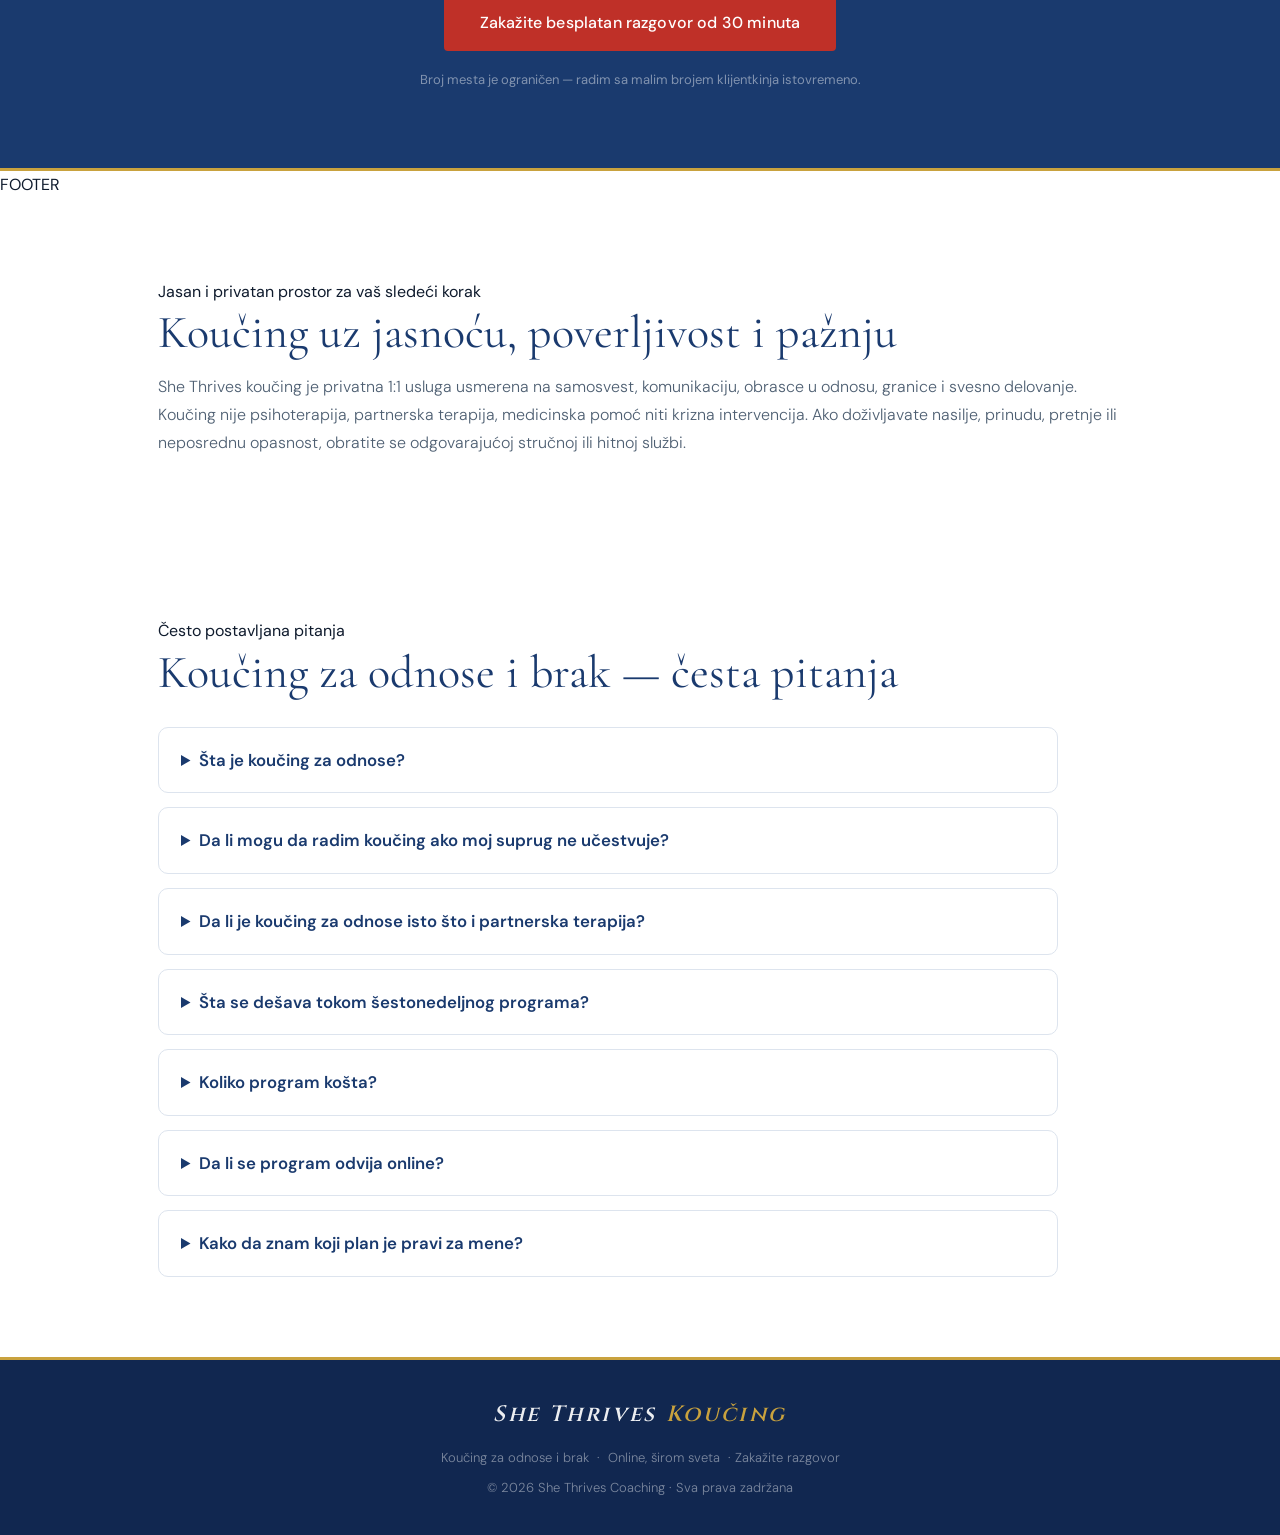
==== commit c1333822: "Add files via upload" ====
--- a/index.html
+++ b/index.html
@@ -1,7 +1,7 @@
 <!DOCTYPE html>
-
+html
 <html lang="sr">
-<head><title>Koučing za odnose i brak za žene | She Thrives Coaching</title>
+<head><title data-generated="shethrives-seo">Koučing za odnose i brak za žene | She Thrives Coaching</title><meta content="https://www.shethrives.online/assets/og-image.jpg" data-generated="shethrives-seo" name="twitter:image"/><meta content="1:1 koučing za odnose i brak za žene koje se osećaju udaljeno, neshvaćeno ili zaglavljeno u braku. Strukturisan šestonedeljni online program fokusiran na komunikaciju, povezanost, granice i jasnoću." data-generated="shethrives-seo" name="twitter:description"/><meta content="Koučing za odnose i brak za žene | She Thrives Coaching" data-generated="shethrives-seo" name="twitter:title"/><meta content="summary_large_image" data-generated="shethrives-seo" name="twitter:card"/><meta content="She Thrives Coaching" data-generated="shethrives-seo" property="og:site_name"/><meta content="https://www.shethrives.online/assets/og-image.jpg" data-generated="shethrives-seo" property="og:image"/><meta content="https://www.shethrives.online/sr/" data-generated="shethrives-seo" property="og:url"/><meta content="1:1 koučing za odnose i brak za žene koje se osećaju udaljeno, neshvaćeno ili zaglavljeno u braku. Strukturisan šestonedeljni online program fokusiran na komunikaciju, povezanost, granice i jasnoću." data-generated="shethrives-seo" property="og:description"/><meta content="Koučing za odnose i brak za žene | She Thrives Coaching" data-generated="shethrives-seo" property="og:title"/><meta content="website" data-generated="shethrives-seo" property="og:type"/><meta content="#1A3A6E" data-generated="shethrives-seo" name="theme-color"/><meta content="Mariana — She Thrives Coaching" data-generated="shethrives-seo" name="author"/><meta content="index,follow,max-image-preview:large,max-snippet:-1,max-video-preview:-1" data-generated="shethrives-seo" name="robots"/><meta content="1:1 koučing za odnose i brak za žene koje se osećaju udaljeno, neshvaćeno ili zaglavljeno u braku. Strukturisan šestonedeljni online program fokusiran na komunikaciju, povezanost, granice i jasnoću." data-generated="shethrives-seo" name="description"/>
 <meta charset="utf-8"/>
 <meta content="width=device-width, initial-scale=1.0" name="viewport"/>
 
@@ -63,8 +63,8 @@
 /* ── HERO ── */
 .hero{background:var(--white);padding:0 0 80px}
 .hero-banner{background:var(--blue);padding:56px 0 52px;position:relative;overflow:hidden}
-.hero-banner::before{content:'';position:absolute;inset:0;background:repeating-linear-gradient(45deg,rgba(201,162,62,0.04) 0px,rgba(201,162,62,0.04) 1px,transparent 1px,transparent 40px)}
-.hero-banner::after{content:'';position:absolute;bottom:0;left:0;right:0;height:1px;background:linear-gradient(90deg,transparent,var(--gold),transparent)}
+.hero-banner::before{content:'';position:absolute;inset:0;background:repeating-linear-gradient(45deg,rgba(201,162,62,0.04) 0px,rgba(201,162,62,0.04) 1px,transparent 1px,transparent 40px);pointer-events:none}
+.hero-banner::after{content:'';position:absolute;bottom:0;left:0;right:0;height:1px;background:linear-gradient(90deg,transparent,var(--gold),transparent);pointer-events:none}
 .hero-eyebrow{display:inline-flex;align-items:center;gap:10px;font-family:var(--cinzel);font-size:10px;font-weight:400;letter-spacing:0.22em;text-transform:uppercase;color:var(--gold-light);margin-bottom:24px}
 .hero-eyebrow::before,.hero-eyebrow::after{content:'';width:28px;height:1px;background:var(--gold)}
 .hero-banner h1{font-family:var(--serif);font-size:clamp(36px,5.5vw,68px);font-weight:300;line-height:1.1;color:#fff;margin-bottom:20px;max-width:720px}
@@ -216,83 +216,68 @@
 .lang-btn.active{background:var(--blue);color:#fff}.lang-btn:hover:not(.active){background:var(--blue-pale);color:var(--blue)}
 @media(max-width:480px){.nav-inner{gap:8px}.lang-switcher{margin-left:0}.lang-btn{padding:6px 7px}.nav-logo-text{display:none}.nav-logo img{height:52px!important}}
 </style>
-<meta content="1-na-1 koučing za odnose i brak za žene koje se osećaju udaljeno, neshvaćeno ili zaglavljeno u svom braku. Strukturirani šestonedeljni program za komunikaciju, povezanost, granice i jasnoću." data-seo-generated="1" name="description"/><meta content="index, follow" data-seo-generated="1" name="robots"/><meta content="May — She Thrives Coaching" data-seo-generated="1" name="author"/><meta content="#112750" data-seo-generated="1" name="theme-color"/><meta content="website" data-seo-generated="1" property="og:type"/><meta content="Koučing za odnose i brak za žene | She Thrives Coaching" data-seo-generated="1" property="og:title"/><meta content="1-na-1 koučing za odnose i brak za žene koje se osećaju udaljeno, neshvaćeno ili zaglavljeno u svom braku. Strukturirani šestonedeljni program za komunikaciju, povezanost, granice i jasnoću." data-seo-generated="1" property="og:description"/><meta content="https://www.shethrives.online/sr/" data-seo-generated="1" property="og:url"/><meta content="https://www.shethrives.online/assets/og-image.jpg" data-seo-generated="1" property="og:image"/><meta content="She Thrives Coaching — Koučing za odnose i brak za žene" data-seo-generated="1" property="og:image:alt"/><meta content="She Thrives Coaching" data-seo-generated="1" property="og:site_name"/><meta content="summary_large_image" data-seo-generated="1" name="twitter:card"/><meta content="Koučing za odnose i brak za žene | She Thrives Coaching" data-seo-generated="1" name="twitter:title"/><meta content="1-na-1 koučing za odnose i brak za žene koje se osećaju udaljeno, neshvaćeno ili zaglavljeno u svom braku. Strukturirani šestonedeljni program za komunikaciju, povezanost, granice i jasnoću." data-seo-generated="1" name="twitter:description"/><meta content="https://www.shethrives.online/assets/og-image.jpg" data-seo-generated="1" name="twitter:image"/><link data-seo-generated="1" href="https://www.shethrives.online/sr/" rel="canonical"/><link data-seo-generated="1" href="../assets/favicon.png" rel="icon" type="image/png"/><link data-seo-generated="1" href="https://www.shethrives.online/" hreflang="en" rel="alternate"/><link data-seo-generated="1" href="https://www.shethrives.online/sr/" hreflang="sr" rel="alternate"/><link data-seo-generated="1" href="https://www.shethrives.online/" hreflang="x-default" rel="alternate"/><style data-seo-generated="1">
-.skip-link{position:absolute;left:-9999px;top:auto}.skip-link:focus{left:16px;top:16px;z-index:9999;background:#fff;color:#112750;padding:10px 14px;border-radius:6px;box-shadow:0 2px 10px rgba(0,0,0,.2)}
-.faq-section,.trust-section{padding:88px 0;background:var(--off-white)}.faq-grid{max-width:860px;margin:0 auto}.faq-item{border-top:1px solid var(--border);padding:22px 0}.faq-item:last-child{border-bottom:1px solid var(--border)}.faq-item h3{font-family:var(--serif);font-size:27px;color:var(--blue-deep);margin-bottom:8px}.faq-item p{max-width:760px;color:var(--text-mid)}.trust-section{background:var(--white)}.trust-grid{display:grid;grid-template-columns:repeat(3,1fr);gap:22px;margin-top:34px}.trust-card{border:1px solid var(--border);padding:26px;border-radius:var(--r);background:#fff}.trust-card h3{font-size:18px;color:var(--blue-deep);margin-bottom:8px}.trust-card p{color:var(--text-mid);font-size:15px}.disclaimer{margin-top:28px;padding:18px 20px;border-left:3px solid var(--gold);background:var(--gold-pale);color:var(--text-mid);font-size:14px}.nav-lang{font-size:13px;font-weight:600;letter-spacing:.08em;color:var(--blue);text-decoration:none;border:1px solid var(--border);padding:7px 10px;border-radius:5px;margin-right:10px}.nav-lang:hover{border-color:var(--gold)}.footer-links{display:flex;gap:18px;flex-wrap:wrap;margin-top:12px}.footer-links a{color:rgba(255,255,255,.85)}@media(max-width:760px){.trust-grid{grid-template-columns:1fr}.faq-section,.trust-section{padding:64px 0}}
-</style><link data-seo-generated="1" href="https://fonts.googleapis.com" rel="preconnect"/><link data-seo-generated="1" href="https://fonts.gstatic.com" rel="preconnect"/><script type="application/ld+json">
+<link data-generated="shethrives-seo" href="https://www.shethrives.online/sr/" rel="canonical"/><link data-generated="shethrives-seo" href="https://www.shethrives.online/" hreflang="en" rel="alternate"/><link data-generated="shethrives-seo" href="https://www.shethrives.online/sr/" hreflang="sr" rel="alternate"/><link data-generated="shethrives-seo" href="https://www.shethrives.online/" hreflang="x-default" rel="alternate"/><link data-generated="shethrives-seo" href="../assets/favicon.png" rel="icon" type="image/png"/><script data-generated="shethrives-seo" type="application/ld+json">
 {
   "@context": "https://schema.org",
   "@graph": [
-    {
-      "@type": "WebSite",
-      "@id": "https://www.shethrives.online/sr/#website",
-      "url": "https://www.shethrives.online/sr/",
-      "name": "She Thrives Coaching",
-      "inLanguage": "sr"
-    },
     {
       "@type": "Organization",
       "@id": "https://www.shethrives.online/#organization",
       "name": "She Thrives Coaching",
       "url": "https://www.shethrives.online/",
-      "logo": "https://www.shethrives.online/assets/she-thrives-logo.png",
+      "description": "She Thrives Coaching pruža online koučing za odnose i brak za žene.",
       "founder": {
         "@type": "Person",
-        "name": "May",
-        "jobTitle": "Relationship & Marriage Coach"
+        "name": "Mariana",
+        "description": "Mariana je kouč iza brenda She Thrives i pruža 1:1 koučing za odnose i brak za žene."
+      }
+    },
+    {
+      "@type": "WebSite",
+      "@id": "https://www.shethrives.online/#website",
+      "url": "https://www.shethrives.online/",
+      "name": "She Thrives Coaching",
+      "publisher": {
+        "@id": "https://www.shethrives.online/#organization"
       }
     },
     {
       "@type": "Service",
-      "name": "Koučing za odnose i brak za žene",
-      "serviceType": "Koučing za odnose i brak za žene",
-      "description": "1-na-1 koučing za odnose i brak za žene, online širom sveta, kroz strukturirani šestonedeljni program.",
+      "@id": "https://www.shethrives.online/#service",
+      "name": "Relationship & Marriage Coaching",
+      "serviceType": "Relationship and marriage coaching",
       "provider": {
         "@id": "https://www.shethrives.online/#organization"
       },
       "areaServed": "Worldwide",
-      "audience": {
-        "@type": "PeopleAudience",
-        "suggestedGender": "Female"
-      },
-      "offers": [
-        {
-          "@type": "Offer",
-          "name": "Foundation",
-          "price": "497",
-          "priceCurrency": "USD"
-        },
-        {
-          "@type": "Offer",
-          "name": "Engine",
-          "price": "797",
-          "priceCurrency": "USD"
-        },
-        {
-          "@type": "Offer",
-          "name": "Operator",
-          "price": "1197",
-          "priceCurrency": "USD"
-        }
-      ]
+      "url": "https://www.shethrives.online/"
+    },
+    {
+      "@type": "Person",
+      "@id": "https://www.shethrives.online/#mariana",
+      "name": "Mariana",
+      "worksFor": {
+        "@id": "https://www.shethrives.online/#organization"
+      }
     },
     {
       "@type": "FAQPage",
+      "@id": "https://www.shethrives.online/sr/#faq",
       "mainEntity": [
         {
           "@type": "Question",
           "name": "Šta je koučing za odnose?",
           "acceptedAnswer": {
             "@type": "Answer",
-            "text": "Koučing za odnose je strukturiran, usmeren proces koji pomaže da razumete obrasce u odnosu, razjasnite potrebe, poboljšate komunikaciju i izaberete praktične naredne korake."
+            "text": "Koučing za odnose pomaže vam da razumete obrasce u odnosu, jasnije komunicirate, prepoznate svoje potrebe i granice i odlučite šta želite dalje."
           }
         },
         {
           "@type": "Question",
-          "name": "Mogu li da radim koučing ako moj suprug ne učestvuje?",
+          "name": "Da li mogu da radim koučing ako moj suprug ne učestvuje?",
           "acceptedAnswer": {
             "@type": "Answer",
-            "text": "Da. She Thrives je individualni program za žene. Fokus je na onome što vi možete da razumete, izrazite, promenite i izaberete u okviru sopstvene odgovornosti i uticaja."
+            "text": "Da. She Thrives je 1:1 program za žene. Fokus je na onome što vi možete da razumete, saopštite, promenite i izaberete."
           }
         },
         {
@@ -300,7 +285,7 @@
           "name": "Da li je koučing za odnose isto što i partnerska terapija?",
           "acceptedAnswer": {
             "@type": "Answer",
-            "text": "Ne. Koučing i terapija su različite usluge. She Thrives se fokusira na samosvest, komunikaciju, obrasce u odnosu, granice i svesno delovanje. Nije zamena za psihoterapiju ili savetovanje."
+            "text": "Ne. Koučing i terapija su različite usluge. She Thrives se fokusira na koučing, refleksiju, komunikaciju, obrasce odnosa, granice i svesno delovanje."
           }
         },
         {
@@ -308,7 +293,7 @@
           "name": "Šta se dešava tokom šestonedeljnog programa?",
           "acceptedAnswer": {
             "@type": "Answer",
-            "text": "Svaka nedelja se nadovezuje na prethodnu: upoznavanje sebe u braku, pronalaženje glasa, razumevanje konflikta, obnova povezanosti i poverenja, razjašnjavanje granica i vizije i izrada ličnog plana za odnos."
+            "text": "Svaka nedelja se fokusira na drugi deo odnosa — od razumevanja obrazaca i komunikacije do konflikta, povezanosti, granica, vizije i završne mape odnosa."
           }
         },
         {
@@ -316,68 +301,68 @@
           "name": "Koliko program košta?",
           "acceptedAnswer": {
             "@type": "Answer",
-            "text": "Foundation je $497, Engine $797, a Operator $1.197. Svi paketi uključuju šestonedeljni program, dok viši nivoi dodaju podršku između sesija ili dodatne sesije."
+            "text": "Foundation je $497, Engine je $797, a Operator je $1,197."
           }
         },
         {
           "@type": "Question",
-          "name": "Da li se program održava online?",
+          "name": "Da li se program odvija online?",
           "acceptedAnswer": {
             "@type": "Answer",
-            "text": "Da. Sesije su privatne i održavaju se online, putem Google Meet-a ili druge dogovorene platforme."
+            "text": "Da. Sesije su privatne i održavaju se online."
           }
         },
         {
           "@type": "Question",
-          "name": "Kako da znam koji paket je pravi za mene?",
+          "name": "Kako da znam koji plan je pravi za mene?",
           "acceptedAnswer": {
             "@type": "Answer",
-            "text": "Besplatan uvodni razgovor od 30 minuta služi da razumemo vašu situaciju i zajedno procenimo da li je program dobar izbor i koji nivo podrške vam najviše odgovara."
+            "text": "Besplatan 30-minutni clarity call služi da zajedno procenimo da li je program odgovarajući i koji nivo podrške vam najviše odgovara."
           }
         }
       ]
     }
   ]
 }
-</script></head>
-<body><a class="skip-link" href="#main-content">Preskoči na sadržaj</a>
-<!-- NAV -->
+</script><style>.faq-grid{display:grid;gap:14px;max-width:900px;margin-top:28px}.faq-item{border:1px solid var(--border);border-radius:var(--r);padding:18px 22px;background:var(--white)}.faq-item summary{cursor:pointer;font-weight:600;color:var(--blue);font-size:1.05rem}.faq-item p{margin-top:12px}</style></head>
+<body data-default-language="sr">
+ NAV 
 <nav>
 <div class="nav-band"></div>
 <div class="wrap">
 <div class="nav-inner">
 <a class="nav-logo" href="#">
-<img alt="She Thrives Coaching lotus" decoding="async" loading="eager" src="../assets/she-thrives-logo.png" style="height:100px;width:auto;display:block;image-rendering:-webkit-optimize-contrast;image-rendering:crisp-edges"/>
+<img alt="She Thrives Coaching lotus" src="../assets/she-thrives-logo.png" style="height:100px;width:auto;display:block;image-rendering:-webkit-optimize-contrast;image-rendering:crisp-edges"/>
 <div class="nav-logo-text">
 <span class="nav-logo-name">She Thrives</span>
-<span class="nav-logo-sub">Koučing</span>
+<span class="nav-logo-sub" data-en="Coaching" data-i18n="1" data-sr="Koučing">Coaching</span>
 </div>
 </a>
-<a aria-label="View English version" class="nav-lang" href="../" hreflang="en">EN</a><a class="btn-red" href="#book">Zakažite besplatan uvodni razgovor</a>
+<div aria-label="Language" class="lang-switcher" role="group"><button aria-label="Switch to English" class="lang-btn active" data-lang="en" type="button">EN</button><button aria-label="Switch to Serbian" class="lang-btn" data-lang="sr" type="button">SR</button></div><a class="btn-red" data-en="Book a free clarity call" data-i18n="1" data-sr="Zakažite besplatan uvodni razgovor" href="https://calendly.com/coachingshethrives" rel="noopener noreferrer" target="_blank">Book a free clarity call</a>
 </div>
 </div>
 </nav>
-<!-- HERO — dark blue banner -->
-<section class="hero" id="main-content" style="padding:0 0 0" tabindex="-1">
+ HERO — dark blue banner 
+<section class="hero" style="padding:0 0 0">
 <div class="hero-banner">
 <div class="wrap">
-<div aria-label="Koučing za odnose i brak za žene" class="hero-eyebrow">Relationship &amp; Marriage Coaching</div>
-<h1>Zaslužujete brak koji se zaista oseća kao <em>dom.</em></h1>
-<p class="sub">Šestonedeljni 1-na-1 koučing program za žene koje se osećaju udaljeno, neshvaćeno ili zaglavljeno u svom braku — i spremne su za stvarnu, trajnu promenu.</p>
+<div class="hero-eyebrow">Relationship &amp; Marriage Coaching</div>
+<h1 data-en="You deserve a marriage that actually feels like &lt;em&gt;home.&lt;/em&gt;" data-i18n="1" data-sr="Zaslužujete brak koji se zaista oseća kao &lt;em&gt;dom.&lt;/em&gt;">You deserve a marriage that actually feels like <em>home.</em></h1>
+<p class="sub" data-en="A 6-week 1:1 coaching programme for women who feel disconnected, unheard, or stuck in their marriage &amp;mdash; and are ready for real, lasting change." data-i18n="1" data-sr="Šestonedeljni 1-na-1 koučing program za žene koje se osećaju udaljeno, neshvaćeno ili zaglavljeno u svom braku — i spremne su za stvarnu, trajnu promenu.">A 6-week 1:1 coaching programme for women who feel disconnected, unheard, or stuck in their marriage — and are ready for real, lasting change.</p>
 <div class="hero-btns">
-<a class="btn-red-lg" href="#book">Zakažite besplatan uvodni razgovor</a>
-<a class="btn-outline-gold" href="#program">Pogledajte program</a>
-</div>
-<p class="hero-note">30 minuta · Bez obaveza · Potpuno besplatno</p>
-</div>
-</div>
-<!-- Gold divider ornament -->
+<a class="btn-red-lg" data-en="Book your free clarity call" data-i18n="1" data-sr="Zakažite besplatan uvodni razgovor" href="https://calendly.com/coachingshethrives" rel="noopener noreferrer" target="_blank">Book your free clarity call</a>
+<a class="btn-outline-gold" data-en="See the program" data-i18n="1" data-sr="Pogledajte program" href="#program">See the program</a>
+</div>
+<p class="hero-note" data-en="30 minutes &amp;middot; No obligation &amp;middot; Completely free" data-i18n="1" data-sr="30 minuta · Bez obaveza · Potpuno besplatno">30 minutes · No obligation · Completely free</p>
+</div>
+</div>
+ Gold divider ornament 
 <div style="background:var(--white);padding:0">
 <div class="ornament" style="background:var(--white)">
 <div class="ornament-diamond"></div>
 </div>
 </div>
-<!-- Stats strip -->
+ Stats strip 
 <div class="hero-stats">
 <div class="wrap">
 <div class="stats-inner">
@@ -397,176 +382,176 @@
 </div>
 </div>
 </section>
-<!-- PAIN — dark blue banner section -->
+ PAIN — dark blue banner section 
 <section class="pain-section">
 <div class="wrap">
 <div class="pain-header fi">
-<span class="s-label">Da li vam ovo zvuči poznato?</span>
-<h2 class="s-title">Nije da ste prestali da se volite. Prestali ste da osećate tu bliskost.</h2>
-<p class="s-body">Niste ovde zato što ste odustali. Ovde ste zato što niste — i znate da nešto mora da se promeni.</p>
+<span class="s-label" data-en="Does this sound familiar?" data-i18n="1" data-sr="Da li vam ovo zvuči poznato?">Does this sound familiar?</span>
+<h2 class="s-title" data-en="It's not that you stopped loving each other.&lt;br/&gt;It's that you stopped &lt;em&gt;feeling&lt;/em&gt; it." data-i18n="1" data-sr="Nije da ste prestali da se volite. Prestali ste da osećate tu bliskost.">It's not that you stopped loving each other.<br/>It's that you stopped <em>feeling</em> it.</h2>
+<p class="s-body" data-en="You're not here because you've given up. You're here because you haven't &amp;mdash; and you know something has to change." data-i18n="1" data-sr="Niste ovde zato što ste odustali. Ovde ste zato što niste — i znate da nešto mora da se promeni.">You're not here because you've given up. You're here because you haven't — and you know something has to change.</p>
 </div>
 <div class="pain-grid">
 <div class="pain-card fi">
-<span class="pain-num">01 · Komunikacija</span>
-<h3>„Svaki razgovor se završi na isti način“</h3>
-<p>Počnete razgovor o stvarnom problemu, a završite u istoj raspravi koju ste vodili već bezbroj puta. Oboje ste iscrpljeni — a ništa se zapravo ne reši.</p>
+<span class="pain-num" data-en="01 &amp;middot; Communication" data-i18n="1" data-sr="01 · Komunikacija">01 · Communication</span>
+<h3 data-en='"Every conversation ends the same way"' data-i18n="1" data-sr="„Svaki razgovor se završi na isti način“">"Every conversation ends the same way"</h3>
+<p data-en="You start with a real issue and end up in the same argument you've had a hundred times. You're both exhausted by it &amp;mdash; and nothing ever actually gets resolved." data-i18n="1" data-sr="Počnete razgovor o stvarnom problemu, a završite u istoj raspravi koju ste vodili već bezbroj puta. Oboje ste iscrpljeni — a ništa se zapravo ne reši.">You start with a real issue and end up in the same argument you've had a hundred times. You're both exhausted by it — and nothing ever actually gets resolved.</p>
 </div>
 <div class="pain-card fi">
-<span class="pain-num">02 · Povezanost</span>
-<h3>„Osećam se nevidljivo u sopstvenom braku“</h3>
-<p>Vaše potrebe, osećanja i pogled na stvari — kao da nestaju. Počeli ste da potiskujete sebe samo da biste sačuvali mir. Polako ste prestali da prepoznajete sebe.</p>
+<span class="pain-num" data-en="02 &amp;middot; Connection" data-i18n="1" data-sr="02 · Povezanost">02 · Connection</span>
+<h3 data-en='"I feel invisible in my own marriage"' data-i18n="1" data-sr="„Osećam se nevidljivo u sopstvenom braku“">"I feel invisible in my own marriage"</h3>
+<p data-en="Your needs, your feelings, your point of view &amp;mdash; they seem to disappear. You've started editing yourself just to keep the peace. Slowly, you've stopped recognising yourself." data-i18n="1" data-sr="Vaše potrebe, osećanja i pogled na stvari — kao da nestaju. Počeli ste da potiskujete sebe samo da biste sačuvali mir. Polako ste prestali da prepoznajete sebe.">Your needs, your feelings, your point of view — they seem to disappear. You've started editing yourself just to keep the peace. Slowly, you've stopped recognising yourself.</p>
 </div>
 <div class="pain-card fi">
-<span class="pain-num">03 · Intimnost</span>
-<h3>„Usamljena sam — čak i kada smo zajedno“</h3>
-<p>Delite dom, možda decu i zajednički život. Ali između vas postoji tiha udaljenost koja nikako da nestane. Nedostaje vam i ne znate više kako da mu priđete.</p>
+<span class="pain-num" data-en="03 &amp;middot; Intimacy" data-i18n="1" data-sr="03 · Intimnost">03 · Intimacy</span>
+<h3 data-en="&quot;I'm lonely &amp;mdash; even when we're together&quot;" data-i18n="1" data-sr="„Usamljena sam — čak i kada smo zajedno“">"I'm lonely — even when we're together"</h3>
+<p data-en="You share a home, maybe children, a life. But there's a quiet distance between you that never quite closes. You miss him, and you don't know how to reach him anymore." data-i18n="1" data-sr="Delite dom, možda decu i zajednički život. Ali između vas postoji tiha udaljenost koja nikako da nestane. Nedostaje vam i ne znate više kako da mu priđete.">You share a home, maybe children, a life. But there's a quiet distance between you that never quite closes. You miss him, and you don't know how to reach him anymore.</p>
 </div>
 </div>
 </div>
 <div class="pain-footer-strip" style="margin-top:52px">
 <div class="wrap">
-<p>„Zaslužujete da se osećate voljeno, saslušano i istinski podržano — ne samo u teoriji, već u svom svakodnevnom životu.“</p>
-</div>
-</div>
-</section>
-<!-- HOW IT WORKS -->
+<p data-en='"You deserve to feel loved, heard, and truly partnered &amp;mdash; not just in theory, but in your actual daily life."' data-i18n="1" data-sr="„Zaslužujete da se osećate voljeno, saslušano i istinski podržano — ne samo u teoriji, već u svom svakodnevnom životu.“">"You deserve to feel loved, heard, and truly partnered — not just in theory, but in your actual daily life."</p>
+</div>
+</div>
+</section>
+ HOW IT WORKS 
 <section class="works-section" id="program">
 <div class="wrap">
 <div class="works-header">
 <div class="fi">
-<span class="s-label">Šestonedeljni program</span>
-<h2 class="s-title">Šest nedelja. Praktični alati. Brak koji se oseća kao partnerstvo.</h2>
+<span class="s-label" data-en="The 6-week programme" data-i18n="1" data-sr="Šestonedeljni program">The 6-week programme</span>
+<h2 class="s-title" data-en="Six weeks.&lt;br/&gt;Real tools.&lt;br/&gt;A marriage that feels like &lt;em&gt;partnership.&lt;/em&gt;" data-i18n="1" data-sr="Šest nedelja. Praktični alati. Brak koji se oseća kao partnerstvo.">Six weeks.<br/>Real tools.<br/>A marriage that feels like <em>partnership.</em></h2>
 </div>
 <div class="fi">
-<p class="s-body" style="margin-bottom:20px">Svaka nedelja nadovezuje se na prethodnu. Posle svake sesije imaćete nešto konkretno — ne samo uvid, već sledeći korak koji zaista možete da napravite.</p>
-<p class="s-body">Sesije se održavaju preko Google Meet-a ili platforme koju preferirate, jednom nedeljno po 60 minuta, u terminu koji odgovara vašoj vremenskoj zoni.</p>
+<p class="s-body" data-en="Each week builds on the last. You'll leave every session with something concrete &amp;mdash; not just insight, but a next step you can actually take." data-i18n="1" data-sr="Svaka nedelja nadovezuje se na prethodnu. Posle svake sesije imaćete nešto konkretno — ne samo uvid, već sledeći korak koji zaista možete da napravite." style="margin-bottom:20px">Each week builds on the last. You'll leave every session with something concrete — not just insight, but a next step you can actually take.</p>
+<p class="s-body" data-en="Held on Google Meet or your preferred platform, one 60-minute session per week, at a time that works across your time zone." data-i18n="1" data-sr="Sesije se održavaju preko Google Meet-a ili platforme koju preferirate, jednom nedeljno po 60 minuta, u terminu koji odgovara vašoj vremenskoj zoni.">Held on Google Meet or your preferred platform, one 60-minute session per week, at a time that works across your time zone.</p>
 </div>
 </div>
 <div class="weeks-grid">
 <div class="week-card fi">
 <div class="week-card-num">Week one</div>
-<h3>Ko ste vi u ovom braku</h3>
-<p>Počinjemo od vas — vaših potreba, obrazaca i neizgovorenih očekivanja. Pre nego što promenimo dinamiku, potrebno je da razumemo šta vi unosite u taj odnos.</p>
+<h3 data-en="Who You Are in This Marriage" data-i18n="1" data-sr="Ko ste vi u ovom braku">Who You Are in This Marriage</h3>
+<p data-en="We start with you &amp;mdash; your needs, your patterns, your unspoken expectations. Before we can change the dynamic, we need to understand what you're bringing to it." data-i18n="1" data-sr="Počinjemo od vas — vaših potreba, obrazaca i neizgovorenih očekivanja. Pre nego što promenimo dinamiku, potrebno je da razumemo šta vi unosite u taj odnos.">We start with you — your needs, your patterns, your unspoken expectations. Before we can change the dynamic, we need to understand what you're bringing to it.</p>
 </div>
 <div class="week-card fi">
 <div class="week-card-num">Week two</div>
-<h3>Pronalazak vašeg glasa</h3>
-<p>Šta vam je zaista potrebno u ovom odnosu? Gradimo način da to izrazite jasno, smireno i bez gubljenja sebe u tom procesu.</p>
+<h3 data-en="Finding Your Voice" data-i18n="1" data-sr="Pronalazak vašeg glasa">Finding Your Voice</h3>
+<p data-en="What do you actually need in this relationship? We build the language to express it clearly, calmly, and without losing yourself in the process." data-i18n="1" data-sr="Šta vam je zaista potrebno u ovom odnosu? Gradimo način da to izrazite jasno, smireno i bez gubljenja sebe u tom procesu.">What do you actually need in this relationship? We build the language to express it clearly, calmly, and without losing yourself in the process.</p>
 </div>
 <div class="week-card fi">
 <div class="week-card-num">Week three</div>
-<h3>O čemu je sukob zapravo</h3>
-<p>Svađe retko govore samo o onome što se vidi na površini. Otkrivamo potrebe, strahove i obrasce koji pokreću vaše najteže dinamike.</p>
+<h3 data-en="What the Conflict Is Really About" data-i18n="1" data-sr="O čemu je sukob zapravo">What the Conflict Is Really About</h3>
+<p data-en="Arguments are rarely about what they appear to be. We uncover the underlying needs, fears, and patterns driving your most painful dynamics." data-i18n="1" data-sr="Svađe retko govore samo o onome što se vidi na površini. Otkrivamo potrebe, strahove i obrasce koji pokreću vaše najteže dinamike.">Arguments are rarely about what they appear to be. We uncover the underlying needs, fears, and patterns driving your most painful dynamics.</p>
 </div>
 <div class="week-card fi">
 <div class="week-card-num">Week four</div>
-<h3>Obnova povezanosti i poverenja</h3>
-<p>Bilo da je poverenje narušeno ili se tiho izgubilo, ove nedelje radimo na obnovi iskrene emocionalne bliskosti — one koja brak ponovo čini pravim partnerstvom.</p>
+<h3 data-en="Rebuilding Connection &amp;amp; Trust" data-i18n="1" data-sr="Obnova povezanosti i poverenja">Rebuilding Connection &amp; Trust</h3>
+<p data-en="Whether trust has been broken or quietly eroded, this week focuses on rebuilding genuine emotional intimacy &amp;mdash; the kind that makes a marriage feel like real partnership." data-i18n="1" data-sr="Bilo da je poverenje narušeno ili se tiho izgubilo, ove nedelje radimo na obnovi iskrene emocionalne bliskosti — one koja brak ponovo čini pravim partnerstvom.">Whether trust has been broken or quietly eroded, this week focuses on rebuilding genuine emotional intimacy — the kind that makes a marriage feel like real partnership.</p>
 </div>
 <div class="week-card fi">
 <div class="week-card-num">Week five</div>
-<h3>Vaš glas, vaše granice, vaša vizija</h3>
-<p>Šta zaista želite od ovog braka? Ne ono što mislite da bi trebalo da želite — već ono što vam je iskreno potrebno. Razjašnjavamo to i pronalazimo način da to komunicirate.</p>
+<h3 data-en="Your Voice, Your Boundaries, Your Vision" data-i18n="1" data-sr="Vaš glas, vaše granice, vaša vizija">Your Voice, Your Boundaries, Your Vision</h3>
+<p data-en="What do you actually want from this marriage? Not what you think you should want &amp;mdash; what you genuinely need. We clarify it and give you the language to communicate it." data-i18n="1" data-sr="Šta zaista želite od ovog braka? Ne ono što mislite da bi trebalo da želite — već ono što vam je iskreno potrebno. Razjašnjavamo to i pronalazimo način da to komunicirate.">What do you actually want from this marriage? Not what you think you should want — what you genuinely need. We clarify it and give you the language to communicate it.</p>
 </div>
 <div class="week-card fi">
 <div class="week-card-num">Week six</div>
-<h3>Vaš plan za odnos</h3>
-<p>Sve se povezuje — vaši obrasci, potrebe, stvari preko kojih ne želite da pređete i naredni koraci. Dobićete jasan pisani vodič za odnos koji želite da izgradite.</p>
-</div>
-</div>
-</div>
-</section>
-<!-- WHAT YOU GET -->
+<h3 data-en="Your Relationship Roadmap" data-i18n="1" data-sr="Vaš plan za odnos">Your Relationship Roadmap</h3>
+<p data-en="Everything comes together &amp;mdash; your patterns, your needs, your non-negotiables, and your next steps. A clear written guide for the relationship you want to build." data-i18n="1" data-sr="Sve se povezuje — vaši obrasci, potrebe, stvari preko kojih ne želite da pređete i naredni koraci. Dobićete jasan pisani vodič za odnos koji želite da izgradite.">Everything comes together — your patterns, your needs, your non-negotiables, and your next steps. A clear written guide for the relationship you want to build.</p>
+</div>
+</div>
+</div>
+</section>
+ WHAT YOU GET 
 <section class="gets-section">
 <div class="wrap">
 <div class="gets-inner">
 <div class="fi">
-<span class="s-label">Šta je uključeno</span>
-<h2 class="s-title">Sve što vam je potrebno. Ništa suvišno.</h2>
-<p class="s-body" style="margin-top:8px">Podrška je deo svakog segmenta programa — tokom sesija i između njih.</p>
+<span class="s-label" data-en="What's included" data-i18n="1" data-sr="Šta je uključeno">What's included</span>
+<h2 class="s-title" data-en="Everything you need.&lt;br/&gt;Nothing you don't." data-i18n="1" data-sr="Sve što vam je potrebno. Ništa suvišno.">Everything you need.<br/>Nothing you don't.</h2>
+<p class="s-body" data-en="Support is built into every layer of the programme &amp;mdash; inside sessions and between them." data-i18n="1" data-sr="Podrška je deo svakog segmenta programa — tokom sesija i između njih." style="margin-top:8px">Support is built into every layer of the programme — inside sessions and between them.</p>
 <div style="margin-top:32px">
-<a class="btn-red" href="#book">Zakažite besplatan uvodni razgovor</a>
+<a class="btn-red" data-en="Book your free clarity call" data-i18n="1" data-sr="Zakažite besplatan uvodni razgovor" href="https://calendly.com/coachingshethrives" rel="noopener noreferrer" target="_blank">Book your free clarity call</a>
 </div>
 </div>
 <div class="gets-grid fi">
 <div class="get-item">
-<div><h4>6 × 60-minutnih privatnih koučing sesija</h4><p>Preko Google Meet-a ili platforme koju preferirate, jednom nedeljno — potpuno poverljivo i u terminu koji vam odgovara.</p></div>
+<div><h4 data-en="6 &amp;times; 60-minute private coaching sessions" data-i18n="1" data-sr="6 × 60-minutnih privatnih koučing sesija">6 × 60-minute private coaching sessions</h4><p data-en="Held on Google Meet or your preferred platform, one per week &amp;mdash; fully confidential, at a time that suits you." data-i18n="1" data-sr="Preko Google Meet-a ili platforme koju preferirate, jednom nedeljno — potpuno poverljivo i u terminu koji vam odgovara.">Held on Google Meet or your preferred platform, one per week — fully confidential, at a time that suits you.</p></div>
 </div>
 <div class="get-item">
-<div><h4>Personalizovane vežbe za refleksiju</h4><p>Pitanja za razmišljanje i vežbe vođenja dnevnika između sesija, prilagođene vašoj konkretnoj dinamici odnosa i temama koje se pojave tokom sesije.</p></div>
+<div><h4 data-en="Personalised reflection exercises" data-i18n="1" data-sr="Personalizovane vežbe za refleksiju">Personalised reflection exercises</h4><p data-en="Between-session prompts and journaling exercises tailored to your specific relationship dynamic and what came up in your session." data-i18n="1" data-sr="Pitanja za razmišljanje i vežbe vođenja dnevnika između sesija, prilagođene vašoj konkretnoj dinamici odnosa i temama koje se pojave tokom sesije.">Between-session prompts and journaling exercises tailored to your specific relationship dynamic and what came up in your session.</p></div>
 </div>
 <div class="get-item">
-<div><h4>Provere putem glasovnih poruka između sesija</h4><p>Niste sami između razgovora. Podrška tokom nedelje kako ne biste izgubili zamah kada stvari postanu teške.</p></div>
+<div><h4 data-en="Voice note check-ins between sessions" data-i18n="1" data-sr="Provere putem glasovnih poruka između sesija">Voice note check-ins between sessions</h4><p data-en="You're not on your own between calls. Mid-week support so you don't lose momentum when things get hard." data-i18n="1" data-sr="Niste sami između razgovora. Podrška tokom nedelje kako ne biste izgubili zamah kada stvari postanu teške.">You're not on your own between calls. Mid-week support so you don't lose momentum when things get hard.</p></div>
 </div>
 <div class="get-item">
-<div><h4>Vaš lični PDF plan za odnos</h4><p>Uređen dokument koji beleži vaše obrasce, potrebe i naredne korake — ostaje vama i nakon završetka programa.</p></div>
+<div><h4 data-en="Your personal relationship roadmap PDF" data-i18n="1" data-sr="Vaš lični PDF plan za odnos">Your personal relationship roadmap PDF</h4><p data-en="A polished document capturing your patterns, needs, and next steps &amp;mdash; yours to keep and return to long after we finish." data-i18n="1" data-sr="Uređen dokument koji beleži vaše obrasce, potrebe i naredne korake — ostaje vama i nakon završetka programa.">A polished document capturing your patterns, needs, and next steps — yours to keep and return to long after we finish.</p></div>
 </div>
 <div class="get-item">
-<div><h4>Kouč obučen za dinamiku odnosa</h4><p>Psihologija, porodično savetovanje i life coaching — ne samo empatija, već razumevanje zasnovano na dokazima o tome zašto odnosi zapnu i kako mogu da se promene.</p></div>
-</div>
-</div>
-</div>
-</div>
-</section>
-<!-- PRICING -->
+<div><h4 data-en="A coach trained in relationship dynamics" data-i18n="1" data-sr="Kouč obučen za dinamiku odnosa">A coach trained in relationship dynamics</h4><p data-en="Psychology, family counselling, and life coaching &amp;mdash; not just empathy, but an evidence-informed understanding of why relationships get stuck and how they change." data-i18n="1" data-sr="Psihologija, porodično savetovanje i life coaching — ne samo empatija, već razumevanje zasnovano na dokazima o tome zašto odnosi zapnu i kako mogu da se promene.">Psychology, family counselling, and life coaching — not just empathy, but an evidence-informed understanding of why relationships get stuck and how they change.</p></div>
+</div>
+</div>
+</div>
+</div>
+</section>
+ PRICING 
 <section class="pricing-section" id="pricing">
 <div class="wrap">
 <div class="pricing-header fi">
-<span class="s-label" style="justify-content:center">Investicija</span>
-<h2 class="s-title">Tri načina da radimo zajedno</h2>
-<p class="s-body" style="max-width:440px;margin:0 auto">Svaki paket uključuje kompletan šestonedeljni program. Razlika je u nivou podrške koji dobijate oko njega.</p>
+<span class="s-label" data-en='&lt;span style="width:20px;height:1px;background:var(--gold);display:inline-block"&gt;&lt;/span&gt; Investment &lt;span style="width:20px;height:1px;background:var(--gold);display:inline-block"&gt;&lt;/span&gt;' data-i18n="1" data-sr="Investicija" style="justify-content:center"><span style="width:20px;height:1px;background:var(--gold);display:inline-block"></span> Investment <span style="width:20px;height:1px;background:var(--gold);display:inline-block"></span></span>
+<h2 class="s-title" data-en="Three ways to work together" data-i18n="1" data-sr="Tri načina da radimo zajedno">Three ways to work together</h2>
+<p class="s-body" data-en="Every tier gives you the full 6-week programme. The difference is the level of support around it." data-i18n="1" data-sr="Svaki paket uključuje kompletan šestonedeljni program. Razlika je u nivou podrške koji dobijate oko njega." style="max-width:440px;margin:0 auto">Every tier gives you the full 6-week programme. The difference is the level of support around it.</p>
 </div>
 <div class="pricing-grid fi">
-<!-- Foundation -->
+ Foundation 
 <div class="pricing-card">
 <span class="pricing-tier">Foundation</span>
 <div class="pricing-price"><span>$</span>497</div>
 <div class="pricing-period">one-time · 6-week programme</div>
 <ul class="pricing-features">
-<li>6 × 60-minutnih 1-na-1 sesija</li>
-<li>Personalizovane vežbe za refleksiju</li>
-<li>Završni lični PDF plan</li>
+<li data-en="6 &amp;times; 60-minute 1:1 sessions" data-i18n="1" data-sr="6 × 60-minutnih 1-na-1 sesija">6 × 60-minute 1:1 sessions</li>
+<li data-en="Personalised reflection exercises" data-i18n="1" data-sr="Personalizovane vežbe za refleksiju">Personalised reflection exercises</li>
+<li data-en="Final personal roadmap PDF" data-i18n="1" data-sr="Završni lični PDF plan">Final personal roadmap PDF</li>
 </ul>
-<a class="btn-outline-blue" href="#book">Zakažite uvodni razgovor</a>
-</div>
-<!-- Engine -->
+<a class="btn-outline-blue" data-en="Book a clarity call" data-i18n="1" data-sr="Zakažite uvodni razgovor" href="https://calendly.com/coachingshethrives" rel="noopener noreferrer" target="_blank">Book a clarity call</a>
+</div>
+ Engine 
 <div class="pricing-card featured">
 <div class="featured-badge">Most popular</div>
 <span class="pricing-tier">Engine</span>
 <div class="pricing-price"><span>$</span>797</div>
 <div class="pricing-period">one-time · 6-week programme</div>
 <ul class="pricing-features">
-<li>Sve iz paketa Foundation</li>
-<li>Provere putem glasovnih poruka između sesija</li>
-<li>Podrška i odgovornost tokom nedelje</li>
-<li>Prioritetno zakazivanje — prvi pristup novim terminima kako se otvaraju, tako da ne čekate na slobodan termin</li>
+<li data-en="Everything in Foundation" data-i18n="1" data-sr="Sve iz paketa Foundation">Everything in Foundation</li>
+<li data-en="Voice note check-ins between sessions" data-i18n="1" data-sr="Provere putem glasovnih poruka između sesija">Voice note check-ins between sessions</li>
+<li data-en="Mid-week accountability support" data-i18n="1" data-sr="Podrška i odgovornost tokom nedelje">Mid-week accountability support</li>
+<li data-en="Priority scheduling &amp;mdash; first access to new session slots as they open, so you're never waiting on availability" data-i18n="1" data-sr="Prioritetno zakazivanje — prvi pristup novim terminima kako se otvaraju, tako da ne čekate na slobodan termin">Priority scheduling — first access to new session slots as they open, so you're never waiting on availability</li>
 </ul>
-<a class="btn-red" href="#book">Zakažite razgovor →</a>
-</div>
-<!-- Operator -->
+<a class="btn-red" data-en="Book your call &amp;rarr;" data-i18n="1" data-sr="Zakažite razgovor →" href="https://calendly.com/coachingshethrives" rel="noopener noreferrer" target="_blank">Book your call →</a>
+</div>
+ Operator 
 <div class="pricing-card">
 <span class="pricing-tier">Operator</span>
 <div class="pricing-price"><span>$</span>1,197</div>
 <div class="pricing-period">one-time · 6-week programme</div>
 <ul class="pricing-features">
-<li>Sve iz paketa Engine</li>
-<li>2 bonus sesije (iskoristite ih kad god želite)</li>
+<li data-en="Everything in Engine" data-i18n="1" data-sr="Sve iz paketa Engine">Everything in Engine</li>
+<li data-en="2 bonus sessions (use anytime)" data-i18n="1" data-sr="2 bonus sesije (iskoristite ih kad god želite)">2 bonus sessions (use anytime)</li>
 </ul>
-<a class="btn-outline-blue" href="#book">Zakažite uvodni razgovor</a>
-</div>
-</div>
-</div>
-</section>
-<!-- ABOUT — dark blue banner -->
+<a class="btn-outline-blue" data-en="Book a clarity call" data-i18n="1" data-sr="Zakažite uvodni razgovor" href="https://calendly.com/coachingshethrives" rel="noopener noreferrer" target="_blank">Book a clarity call</a>
+</div>
+</div>
+</div>
+</section>
+ ABOUT — dark blue banner 
 <section class="about-section">
 <div class="wrap">
 <div class="about-inner">
 <div class="fi">
-<span class="s-label">O vašem kouču</span>
-<h2 class="s-title">Zdravo, ja sam <em>May.</em></h2>
-<p class="s-body" style="margin-bottom:14px">Odnosi su mesto na kojem smo najviše svoji — i najranjiviji. Znam koliko je hrabrosti potrebno priznati da nešto ne funkcioniše i koliko je usamljeno nositi to sami.</p>
-<p class="s-body">Moje obrazovanje iz psihologije, porodičnog savetovanja i life coachinga daje mi alate da razumem ne samo ono što se dešava na površini odnosa, već i ono što ga pokreće u dubini. Zajedno stvaramo prostor koji je iskren, siguran i u potpunosti usmeren na ono što je vama potrebno.</p>
-<p class="s-body">Radim sa malim brojem klijentkinja istovremeno kako bi svaka žena koju podržavam dobila moju punu pažnju i posvećenost.</p>
+<span class="s-label" data-en="About your coach" data-i18n="1" data-sr="O vašem kouču">About your coach</span>
+<h2 class="s-title" data-en="Hi, I'm &lt;em&gt;Mariana.&lt;/em&gt;" data-i18n="1" data-sr="Zdravo, ja sam &lt;em&gt;Mariana.&lt;/em&gt;">Hi, I'm <em>Mariana.</em></h2>
+<p class="s-body" data-en="Relationships are where we are most ourselves &amp;mdash; and most vulnerable. I know how much courage it takes to admit something isn't working, and how lonely it feels to carry that alone." data-i18n="1" data-sr="Odnosi su mesto na kojem smo najviše svoji — i najranjiviji. Znam koliko je hrabrosti potrebno priznati da nešto ne funkcioniše i koliko je usamljeno nositi to sami." style="margin-bottom:14px">Relationships are where we are most ourselves — and most vulnerable. I know how much courage it takes to admit something isn't working, and how lonely it feels to carry that alone.</p>
+<p class="s-body" data-en="My background in psychology, family counselling, and life coaching gives me the tools to understand not just what's happening on the surface of a relationship, but what's driving it underneath. Together we create a space that is honest, safe, and entirely focused on what you need." data-i18n="1" data-sr="Moje obrazovanje iz psihologije, porodičnog savetovanja i life coachinga daje mi alate da razumem ne samo ono što se dešava na površini odnosa, već i ono što ga pokreće u dubini. Zajedno stvaramo prostor koji je iskren, siguran i u potpunosti usmeren na ono što je vama potrebno.">My background in psychology, family counselling, and life coaching gives me the tools to understand not just what's happening on the surface of a relationship, but what's driving it underneath. Together we create a space that is honest, safe, and entirely focused on what you need.</p>
+<p class="s-body" data-en="I work with a small number of clients at a time so that every woman I support receives my full attention and care." data-i18n="1" data-sr="Radim sa malim brojem klijentkinja istovremeno kako bi svaka žena koju podržavam dobila moju punu pažnju i posvećenost.">I work with a small number of clients at a time so that every woman I support receives my full attention and care.</p>
 <div class="creds-list">
 <div class="cred-item"><div class="cred-dot"></div>BA in Psychology</div>
 <div class="cred-item"><div class="cred-dot"></div>Certificate in Family Counselling</div>
@@ -577,29 +562,61 @@
 </div>
 </div>
 </section>
-<!-- TESTIMONIAL -->
-
-<!-- CTA BANNER — dark blue with gold and red button -->
-<section class="faq-section" id="faq"><div class="wrap"><span class="s-label">Česta pitanja</span><h2 class="s-title">Česta pitanja o koučingu za odnose i brak</h2><p class="s-body">Jasni odgovori na pitanja koja žene često postavljaju pre početka koučinga.</p><div class="faq-grid"><article class="faq-item"><h3>Šta je koučing za odnose?</h3><p>Koučing za odnose je strukturiran, usmeren proces koji pomaže da razumete obrasce u odnosu, razjasnite potrebe, poboljšate komunikaciju i izaberete praktične naredne korake.</p></article><article class="faq-item"><h3>Mogu li da radim koučing ako moj suprug ne učestvuje?</h3><p>Da. She Thrives je individualni program za žene. Fokus je na onome što vi možete da razumete, izrazite, promenite i izaberete u okviru sopstvene odgovornosti i uticaja.</p></article><article class="faq-item"><h3>Da li je koučing za odnose isto što i partnerska terapija?</h3><p>Ne. Koučing i terapija su različite usluge. She Thrives se fokusira na samosvest, komunikaciju, obrasce u odnosu, granice i svesno delovanje. Nije zamena za psihoterapiju ili savetovanje.</p></article><article class="faq-item"><h3>Šta se dešava tokom šestonedeljnog programa?</h3><p>Svaka nedelja se nadovezuje na prethodnu: upoznavanje sebe u braku, pronalaženje glasa, razumevanje konflikta, obnova povezanosti i poverenja, razjašnjavanje granica i vizije i izrada ličnog plana za odnos.</p></article><article class="faq-item"><h3>Koliko program košta?</h3><p>Foundation je $497, Engine $797, a Operator $1.197. Svi paketi uključuju šestonedeljni program, dok viši nivoi dodaju podršku između sesija ili dodatne sesije.</p></article><article class="faq-item"><h3>Da li se program održava online?</h3><p>Da. Sesije su privatne i održavaju se online, putem Google Meet-a ili druge dogovorene platforme.</p></article><article class="faq-item"><h3>Kako da znam koji paket je pravi za mene?</h3><p>Besplatan uvodni razgovor od 30 minuta služi da razumemo vašu situaciju i zajedno procenimo da li je program dobar izbor i koji nivo podrške vam najviše odgovara.</p></article></div></div></section><section class="trust-section" id="trust"><div class="wrap"><span class="s-label">Poverenje i okvir rada</span><h2 class="s-title">Privatan prostor za iskren i praktičan rad.</h2><div class="trust-grid"><div class="trust-card"><h3>Profesionalna osnova</h3><p>Na sajtu se navodi obrazovanje iz psihologije, porodičnog savetovanja i life coachinga, uključujući BA iz psihologije i sertifikate iz porodičnog savetovanja i life coachinga.</p></div><div class="trust-card"><h3>Poverljiv individualni koučing</h3><p>Program je privatan i online, sa jednom sesijom od 60 minuta nedeljno i podrškom usmerenom na vaše iskustvo, izbore, komunikaciju i naredne korake.</p></div><div class="trust-card"><h3>Jasne granice</h3><p>Koučing ne obećava da će promeniti partnera niti garantuje ishod odnosa. Fokus je na onome što možete da razumete, izrazite, vežbate i izaberete.</p></div></div><div class="disclaimer">Koučing nije psihoterapija, savetovanje, medicinska nega niti hitna intervencija. Ako doživljavate nasilje, kontrolu i prisilu, neposrednu opasnost ili psihološku krizu, potražite odgovarajuću stručnu ili hitnu pomoć. She Thrives koučing ne postavlja dijagnoze niti pruža klinički tretman.</div></div></section><section class="cta-section" id="book">
+ TESTIMONIAL 
+<section class="testimonial-section">
+<div class="wrap-narrow fi">
+<div class="t-stars">
+<span class="t-star">★</span><span class="t-star">★</span><span class="t-star">★</span><span class="t-star">★</span><span class="t-star">★</span>
+</div>
+<p class="t-quote" data-en='"For the first time in years, I felt genuinely heard &amp;mdash; not just by Mariana, but eventually by my husband too. She helped me see what I was bringing to the conflict, and that changed everything."' data-i18n="1" data-sr="„Prvi put posle mnogo godina osećala sam da me neko zaista čuje — ne samo Mariana, već na kraju i moj suprug. Pomogla mi je da vidim šta ja unosim u sukob, i to je promenilo sve.“">"For the first time in years, I felt genuinely heard — not just by Mariana, but eventually by my husband too. She helped me see what I was bringing to the conflict, and that changed everything."</p>
+<p class="t-attr" data-en="&amp;mdash; Client testimonial &amp;middot; Replace with your own after your first programme" data-i18n="1" data-sr="— Iskustvo klijentkinje · Zamenite ovim svojim nakon prvog programa">— Client testimonial · Replace with your own after your first programme</p>
+</div>
+</section>
+ CTA BANNER — dark blue with gold and red button 
+<section class="cta-section" id="book">
 <div class="wrap-narrow">
-<span class="s-label">Spremni da počnete?</span>
-<h2 class="s-title">Spremni da se drugačije osećate u svom braku?</h2>
-<p class="s-body">30 minuta. Samo vi i May. Razgovaraćemo o tome šta se dešava, šta ste već pokušali i da li je ovaj program pravi izbor za vas — iskreno i bez pritiska.</p>
-<a aria-label="Zakažite besplatan razgovor od 30 minuta — opens booking page in a new tab" class="btn-red-lg" href="https://calendly.com/coachingshethrives" rel="noopener noreferrer" target="_blank">Zakažite besplatan razgovor od 30 minuta</a>
-<p class="cta-note">Broj mesta je ograničen — radim sa malim brojem klijentkinja istovremeno.</p>
-</div>
-</section>
-<!-- FOOTER -->
-<footer>
-<div class="wrap">
-<div class="footer-logo" style="font-family:var(--cinzel);font-size:22px;font-weight:600;letter-spacing:0.12em;color:rgba(255,255,255,0.92);margin-bottom:14px">She Thrives <span style="color:var(--gold)">Koučing</span></div>
-<p>Koučing za odnose i brak  ·  Online, širom sveta  · Zakažite razgovor</p>
-<p style="margin-top:8px">© 2026 She Thrives Coaching · Sva prava zadržana</p>
-<div class="footer-links"><a href="privacy.html">Politika privatnosti</a><a href="terms.html">Uslovi korišćenja</a><a href="disclaimer.html">Odricanje odgovornosti</a></div></div>
+<span class="s-label" data-en="Ready to begin?" data-i18n="1" data-sr="Spremni da počnete?">Ready to begin?</span>
+<h2 class="s-title" data-en="Ready to feel differently&lt;br/&gt;about your marriage?" data-i18n="1" data-sr="Spremni da se drugačije osećate u svom braku?">Ready to feel differently<br/>about your marriage?</h2>
+<p class="s-body" data-en="30 minutes. Just you and Mariana. We'll talk about what's going on, what you've already tried, and whether this programme is the right fit &amp;mdash; honestly, and with no pressure." data-i18n="1" data-sr="30 minuta. Samo vi i Mariana. Razgovaraćemo o tome šta se dešava, šta ste već pokušali i da li je ovaj program pravi izbor za vas — iskreno i bez pritiska.">30 minutes. Just you and Mariana. We'll talk about what's going on, what you've already tried, and whether this programme is the right fit — honestly, and with no pressure.</p>
+<a class="btn-red-lg" data-en="Book your free 30-minute call" data-i18n="1" data-sr="Zakažite besplatan razgovor od 30 minuta" href="https://calendly.com/coachingshethrives" rel="noopener noreferrer" target="_blank">Book your free 30-minute call</a>
+<p class="cta-note" data-en="Spots are limited &amp;mdash; I work with a small number of clients at a time." data-i18n="1" data-sr="Broj mesta je ograničen — radim sa malim brojem klijentkinja istovremeno.">Spots are limited — I work with a small number of clients at a time.</p>
+</div>
+</section>
+ FOOTER 
+<section class="section fi" id="coaching-scope"><div class="wrap"><p class="eyebrow">Jasan i privatan prostor za vaš sledeći korak</p><h2 class="s-title">Koučing uz jasnoću, poverljivost i pažnju</h2><p class="s-body">She Thrives koučing je privatna 1:1 usluga usmerena na samosvest, komunikaciju, obrasce u odnosu, granice i svesno delovanje. Koučing nije psihoterapija, partnerska terapija, medicinska pomoć niti krizna intervencija. Ako doživljavate nasilje, prinudu, pretnje ili neposrednu opasnost, obratite se odgovarajućoj stručnoj ili hitnoj službi.</p></div></section><section class="section fi" id="faq"><div class="wrap"><p class="eyebrow">Često postavljana pitanja</p><h2 class="s-title">Koučing za odnose i brak — česta pitanja</h2><div class="faq-grid"><details class="faq-item"><summary>Šta je koučing za odnose?</summary><p class="s-body">Koučing za odnose pomaže vam da razumete obrasce u odnosu, jasnije komunicirate, prepoznate svoje potrebe i granice i odlučite šta želite dalje.</p></details><details class="faq-item"><summary>Da li mogu da radim koučing ako moj suprug ne učestvuje?</summary><p class="s-body">Da. She Thrives je 1:1 program za žene. Fokus je na onome što vi možete da razumete, saopštite, promenite i izaberete.</p></details><details class="faq-item"><summary>Da li je koučing za odnose isto što i partnerska terapija?</summary><p class="s-body">Ne. Koučing i terapija su različite usluge. She Thrives se fokusira na koučing, refleksiju, komunikaciju, obrasce odnosa, granice i svesno delovanje.</p></details><details class="faq-item"><summary>Šta se dešava tokom šestonedeljnog programa?</summary><p class="s-body">Svaka nedelja se fokusira na drugi deo odnosa — od razumevanja obrazaca i komunikacije do konflikta, povezanosti, granica, vizije i završne mape odnosa.</p></details><details class="faq-item"><summary>Koliko program košta?</summary><p class="s-body">Foundation je $497, Engine je $797, a Operator je $1,197.</p></details><details class="faq-item"><summary>Da li se program odvija online?</summary><p class="s-body">Da. Sesije su privatne i održavaju se online.</p></details><details class="faq-item"><summary>Kako da znam koji plan je pravi za mene?</summary><p class="s-body">Besplatan 30-minutni clarity call služi da zajedno procenimo da li je program odgovarajući i koji nivo podrške vam najviše odgovara.</p></details></div></div></section><footer>
+<div class="wrap">
+<div class="footer-logo" style="font-family:var(--cinzel);font-size:22px;font-weight:600;letter-spacing:0.12em;color:rgba(255,255,255,0.92);margin-bottom:14px">She Thrives <span data-en="Coaching" data-i18n="1" data-sr="Koučing" style="color:var(--gold)">Coaching</span></div>
+<p data-en='Relationship &amp;amp; Marriage Coaching &amp;nbsp;&amp;middot;&amp;nbsp; Online, worldwide &amp;nbsp;&amp;middot;&amp;nbsp; &lt;a data-en="Book a call" data-i18n="1" data-sr="Zaka&amp;zcaron;ite razgovor" href="https://calendly.com/coachingshethrives" target="_blank"&gt;Book a call&lt;/a&gt;' data-i18n="1" data-sr="Koučing za odnose i brak  ·  Online, širom sveta  · Zakažite razgovor">Relationship &amp; Marriage Coaching  ·  Online, worldwide  ·  <a data-en="Book a call" data-i18n="1" data-sr="Zakažite razgovor" href="https://calendly.com/coachingshethrives" rel="noopener noreferrer" target="_blank">Book a call</a></p>
+<p data-en="&amp;copy; 2026 She Thrives Coaching &amp;middot; All rights reserved" data-i18n="1" data-sr="© 2026 She Thrives Coaching · Sva prava zadržana" style="margin-top:8px">© 2026 She Thrives Coaching · All rights reserved</p>
+</div>
 </footer>
 <script>
 const obs=new IntersectionObserver(e=>{e.forEach(x=>{if(x.isIntersecting)x.target.classList.add('on')})},{threshold:0.1});
 document.querySelectorAll('.fi').forEach(el=>obs.observe(el));
 </script>
-</body>
+<script>
+(function(){
+  const items=[...document.querySelectorAll('[data-i18n]')];
+  const title=document.querySelector('title');
+  const buttons=[...document.querySelectorAll('.lang-btn')];
+  const root=document.documentElement;
+  const body=document.body;
+  const defaultLanguage=body.dataset.defaultLanguage || 'en';
+  function setLanguage(lang){
+    items.forEach(el=>{
+      const value=el.getAttribute('data-'+lang);
+      if(value!==null) el.innerHTML=value;
+    });
+    if(title){
+      title.textContent=lang==='sr'
+        ? 'Koučing za odnose i brak za žene | She Thrives Coaching'
+        : 'Relationship & Marriage Coaching for Women | She Thrives Coaching';
+    }
+    root.lang=lang==='sr'?'sr':'en';
+    buttons.forEach(b=>b.classList.toggle('active',b.dataset.lang===lang));
+  }
+  buttons.forEach(b=>b.addEventListener('click',()=>setLanguage(b.dataset.lang)));
+  setLanguage(defaultLanguage);
+})();
+</script></body>
 </html>
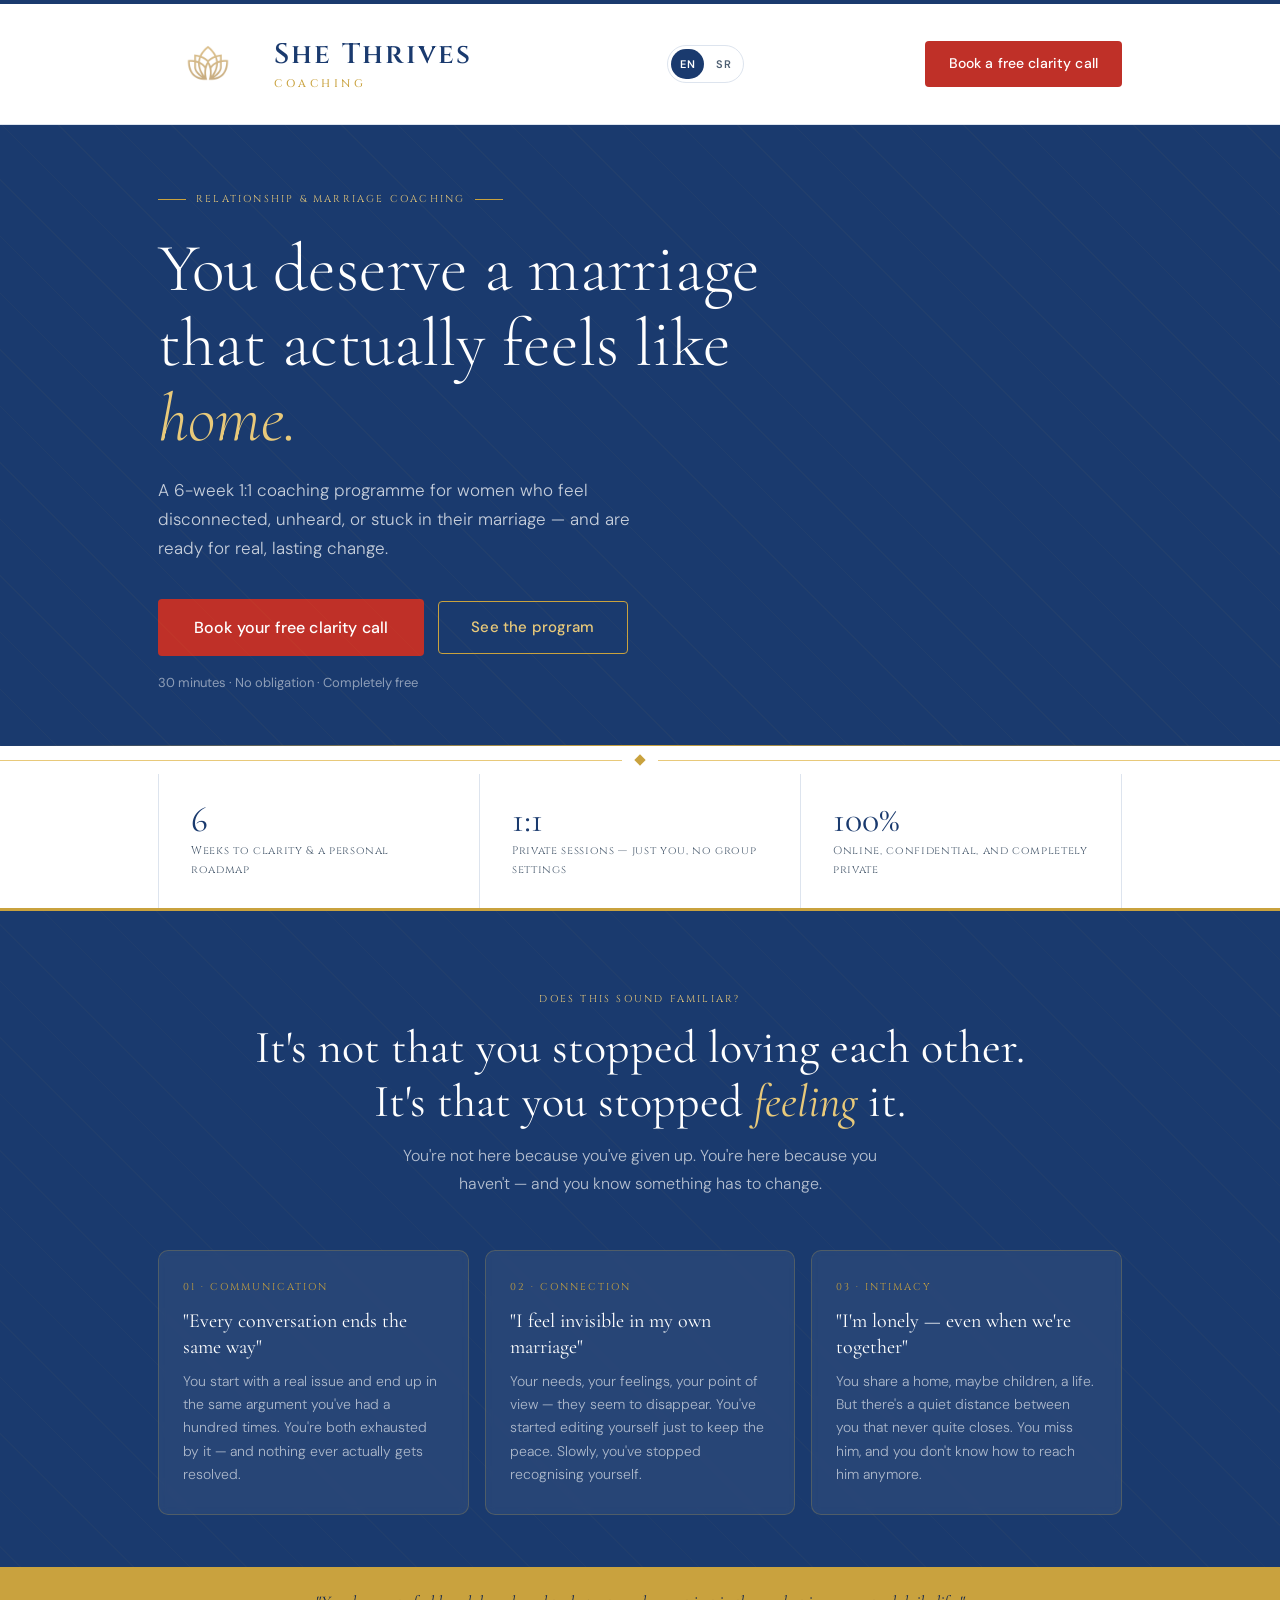
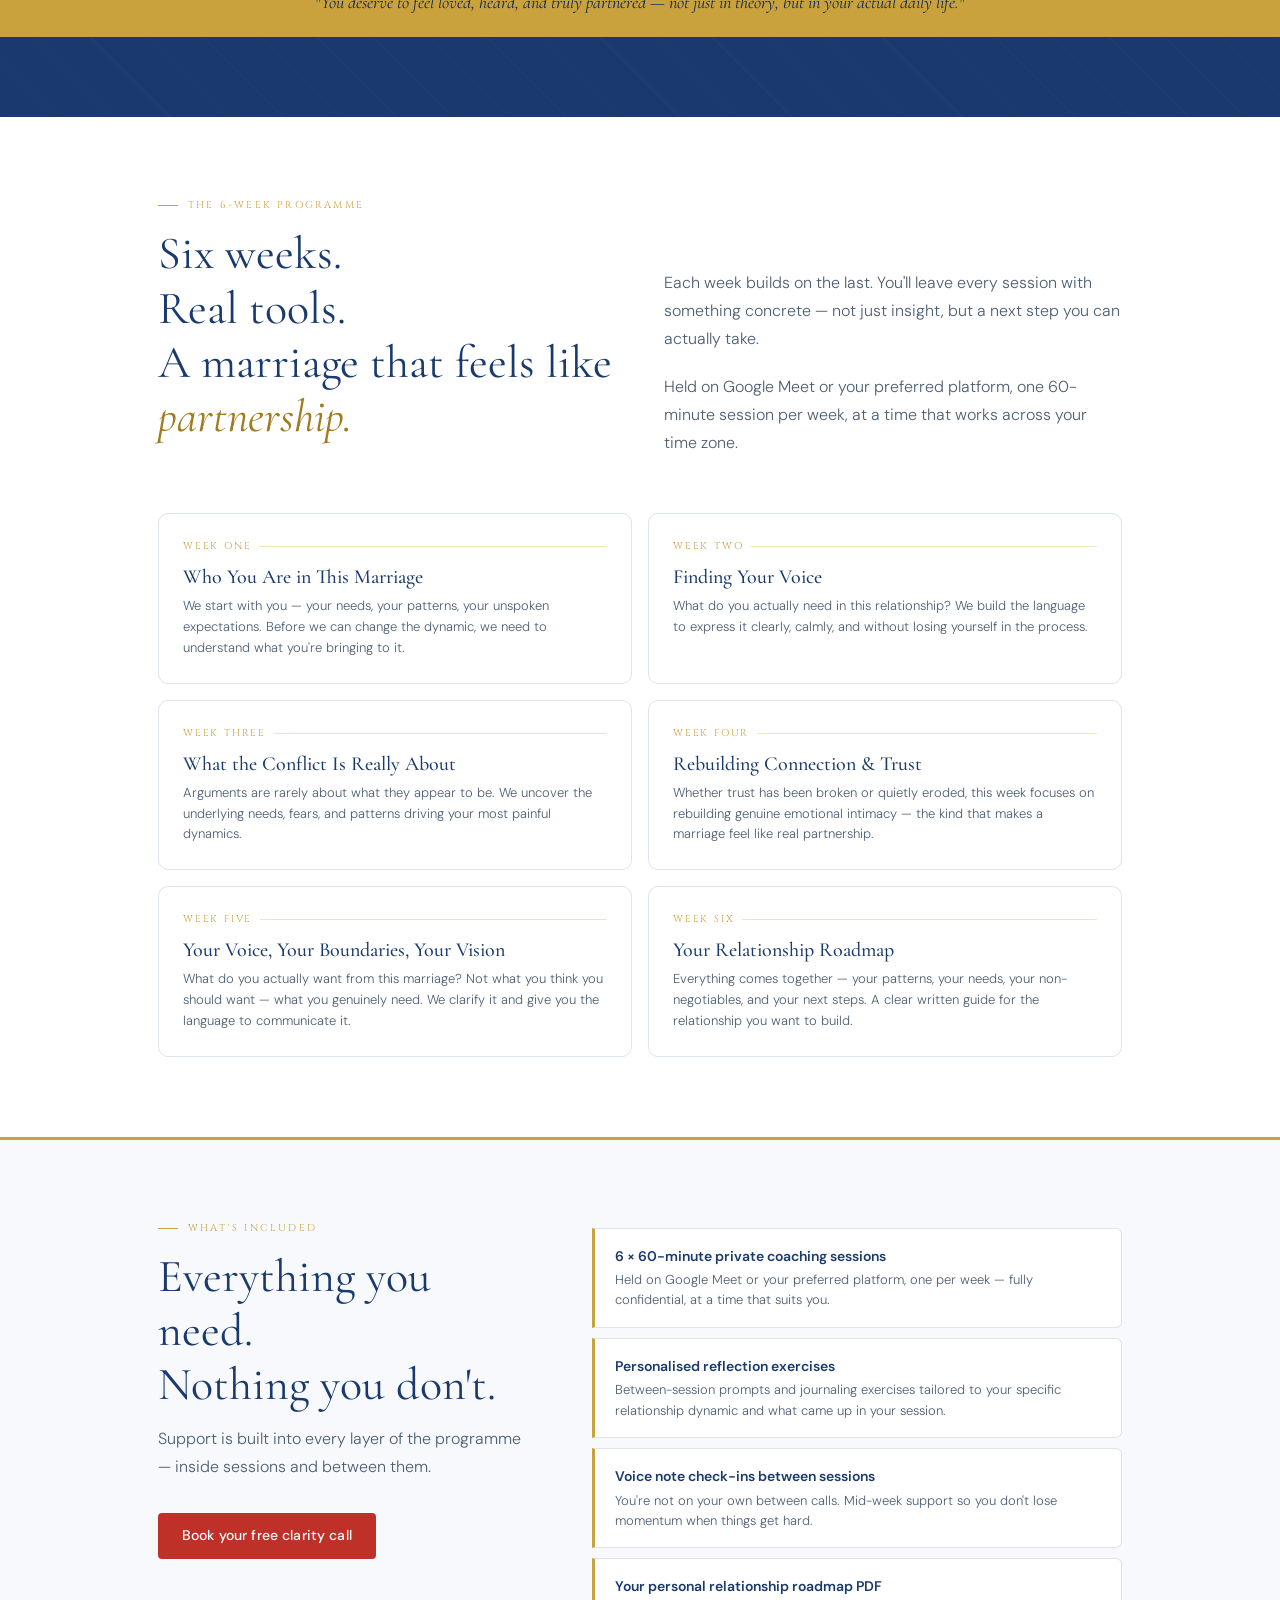
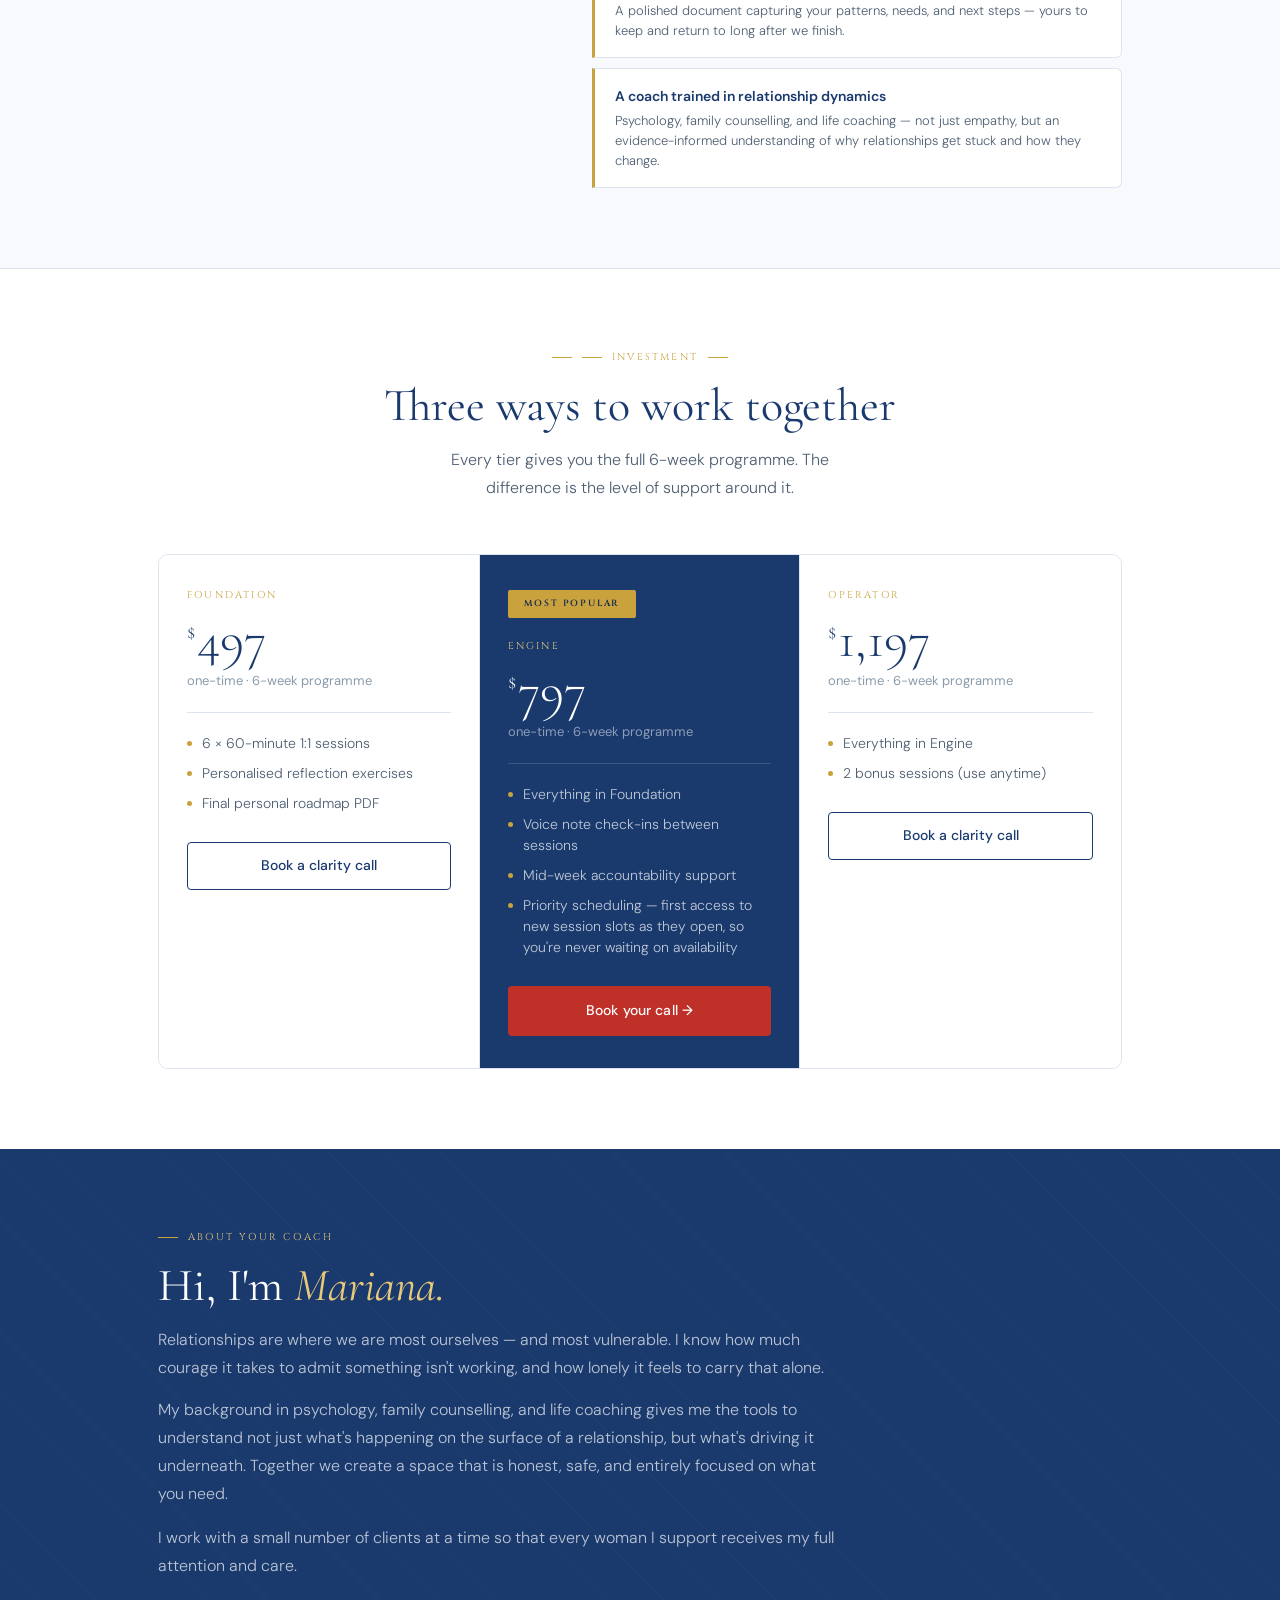
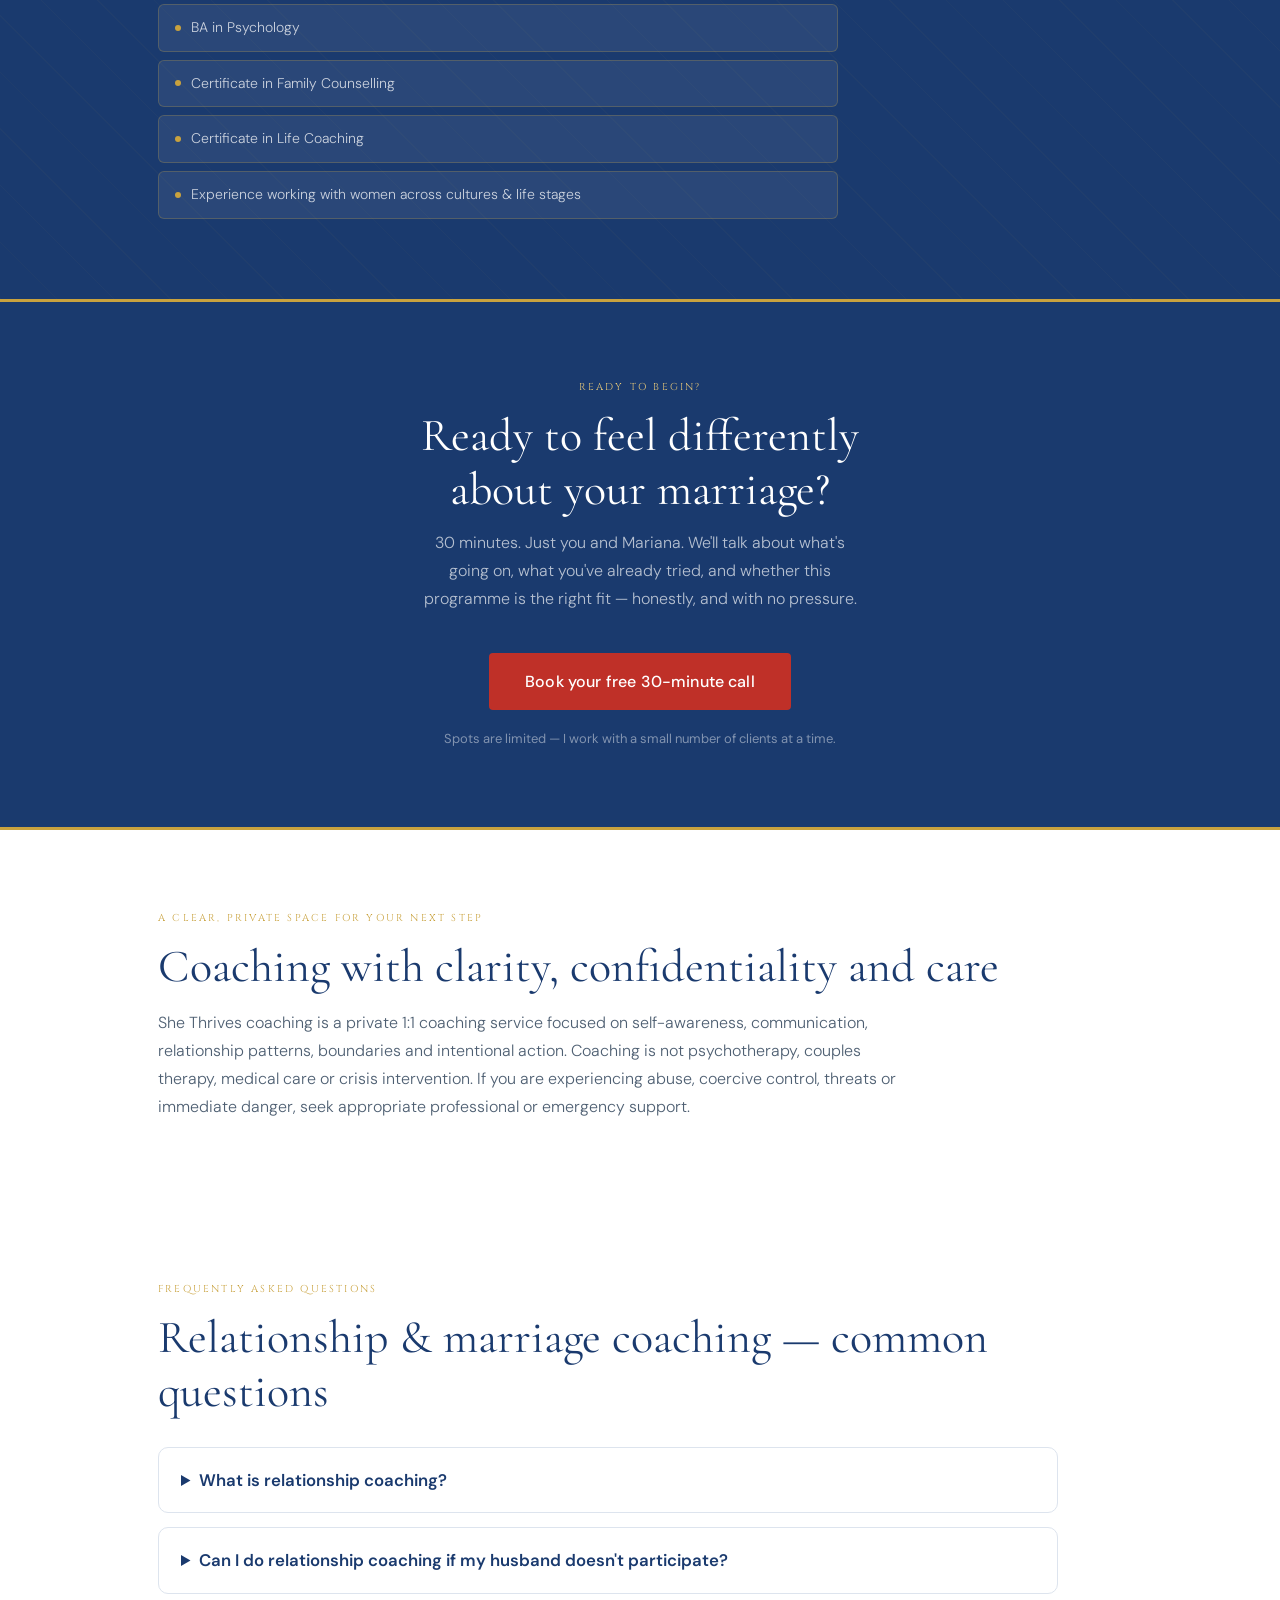
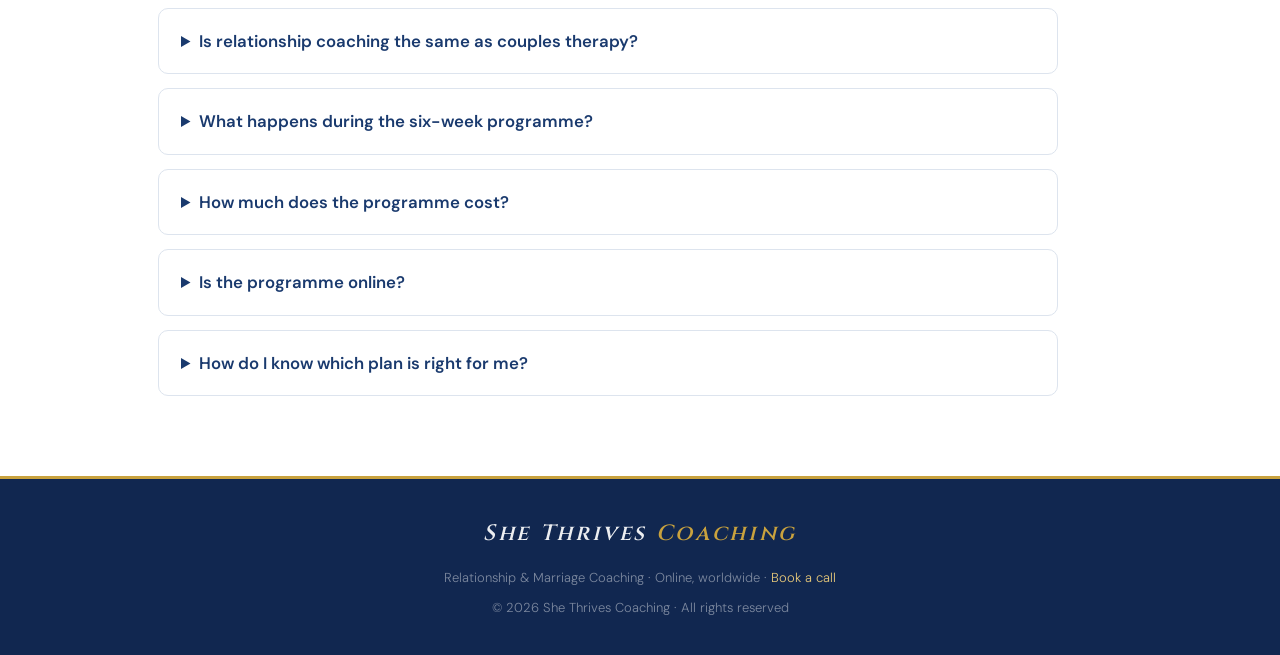
==== commit c76ce540: "Add files via upload" ====
--- a/index.html
+++ b/index.html
@@ -1,9 +1,9 @@
 <!DOCTYPE html>
-html
-<html lang="sr">
-<head><title data-generated="shethrives-seo">Koučing za odnose i brak za žene | She Thrives Coaching</title><meta content="https://www.shethrives.online/assets/og-image.jpg" data-generated="shethrives-seo" name="twitter:image"/><meta content="1:1 koučing za odnose i brak za žene koje se osećaju udaljeno, neshvaćeno ili zaglavljeno u braku. Strukturisan šestonedeljni online program fokusiran na komunikaciju, povezanost, granice i jasnoću." data-generated="shethrives-seo" name="twitter:description"/><meta content="Koučing za odnose i brak za žene | She Thrives Coaching" data-generated="shethrives-seo" name="twitter:title"/><meta content="summary_large_image" data-generated="shethrives-seo" name="twitter:card"/><meta content="She Thrives Coaching" data-generated="shethrives-seo" property="og:site_name"/><meta content="https://www.shethrives.online/assets/og-image.jpg" data-generated="shethrives-seo" property="og:image"/><meta content="https://www.shethrives.online/sr/" data-generated="shethrives-seo" property="og:url"/><meta content="1:1 koučing za odnose i brak za žene koje se osećaju udaljeno, neshvaćeno ili zaglavljeno u braku. Strukturisan šestonedeljni online program fokusiran na komunikaciju, povezanost, granice i jasnoću." data-generated="shethrives-seo" property="og:description"/><meta content="Koučing za odnose i brak za žene | She Thrives Coaching" data-generated="shethrives-seo" property="og:title"/><meta content="website" data-generated="shethrives-seo" property="og:type"/><meta content="#1A3A6E" data-generated="shethrives-seo" name="theme-color"/><meta content="Mariana — She Thrives Coaching" data-generated="shethrives-seo" name="author"/><meta content="index,follow,max-image-preview:large,max-snippet:-1,max-video-preview:-1" data-generated="shethrives-seo" name="robots"/><meta content="1:1 koučing za odnose i brak za žene koje se osećaju udaljeno, neshvaćeno ili zaglavljeno u braku. Strukturisan šestonedeljni online program fokusiran na komunikaciju, povezanost, granice i jasnoću." data-generated="shethrives-seo" name="description"/>
-<meta charset="utf-8"/>
-<meta content="width=device-width, initial-scale=1.0" name="viewport"/>
+<!DOCTYPE html>
+
+<html lang="en">
+<head><meta charset="utf-8"/><meta content="width=device-width, initial-scale=1.0" name="viewport"/>
+
 
 <link href="https://fonts.googleapis.com/css2?family=Cinzel:wght@400;500;600&amp;family=Cormorant+Garamond:ital,wght@0,300;0,400;0,500;1,300;1,400;1,500&amp;family=DM+Sans:wght@300;400;500;600&amp;display=swap" rel="stylesheet"/>
 <style>
@@ -216,153 +216,148 @@
 .lang-btn.active{background:var(--blue);color:#fff}.lang-btn:hover:not(.active){background:var(--blue-pale);color:var(--blue)}
 @media(max-width:480px){.nav-inner{gap:8px}.lang-switcher{margin-left:0}.lang-btn{padding:6px 7px}.nav-logo-text{display:none}.nav-logo img{height:52px!important}}
 </style>
-<link data-generated="shethrives-seo" href="https://www.shethrives.online/sr/" rel="canonical"/><link data-generated="shethrives-seo" href="https://www.shethrives.online/" hreflang="en" rel="alternate"/><link data-generated="shethrives-seo" href="https://www.shethrives.online/sr/" hreflang="sr" rel="alternate"/><link data-generated="shethrives-seo" href="https://www.shethrives.online/" hreflang="x-default" rel="alternate"/><link data-generated="shethrives-seo" href="../assets/favicon.png" rel="icon" type="image/png"/><script data-generated="shethrives-seo" type="application/ld+json">
-{
+<style>.faq-grid{display:grid;gap:14px;max-width:900px;margin-top:28px}.faq-item{border:1px solid var(--border);border-radius:var(--r);padding:18px 22px;background:var(--white)}.faq-item summary{cursor:pointer;font-weight:600;color:var(--blue);font-size:1.05rem}.faq-item p{margin-top:12px}</style><title>Relationship &amp; Marriage Coaching for Women | She Thrives Coaching</title><meta content="1:1 relationship and marriage coaching for women who feel disconnected, unheard, or stuck in their marriage. A structured 6-week online programme focused on communication, connection, boundaries and clarity." name="description"/><meta content="Mariana — She Thrives Coaching" name="author"/><meta content="index,follow,max-image-preview:large,max-snippet:-1,max-video-preview:-1" name="robots"/><meta content="#1A3A6E" name="theme-color"/><link href="https://shethrivescoach.com/" rel="canonical"/><link href="https://shethrivescoach.com/" hreflang="en" rel="alternate"/><link href="https://shethrivescoach.com/sr/" hreflang="sr" rel="alternate"/><link href="https://shethrivescoach.com/" hreflang="x-default" rel="alternate"/><link href="/assets/favicon.png" rel="icon" type="image/png"/><meta content="website" property="og:type"/><meta content="She Thrives Coaching" property="og:site_name"/><meta content="Relationship &amp; Marriage Coaching for Women | She Thrives Coaching" property="og:title"/><meta content="1:1 relationship and marriage coaching for women who feel disconnected, unheard, or stuck in their marriage. A structured 6-week online programme focused on communication, connection, boundaries and clarity." property="og:description"/><meta content="https://shethrivescoach.com/" property="og:url"/><meta content="https://shethrivescoach.com/assets/og-image.jpg" property="og:image"/><meta content="en_GB" property="og:locale"/><meta content="sr_RS" property="og:locale:alternate"/><meta content="summary_large_image" name="twitter:card"/><meta content="Relationship &amp; Marriage Coaching for Women | She Thrives Coaching" name="twitter:title"/><meta content="1:1 relationship and marriage coaching for women who feel disconnected, unheard, or stuck in their marriage. A structured 6-week online programme focused on communication, connection, boundaries and clarity." name="twitter:description"/><meta content="https://shethrivescoach.com/assets/og-image.jpg" name="twitter:image"/><script type="application/ld+json">{
   "@context": "https://schema.org",
   "@graph": [
     {
       "@type": "Organization",
-      "@id": "https://www.shethrives.online/#organization",
+      "@id": "https://shethrivescoach.com/#organization",
       "name": "She Thrives Coaching",
-      "url": "https://www.shethrives.online/",
-      "description": "She Thrives Coaching pruža online koučing za odnose i brak za žene.",
+      "url": "https://shethrivescoach.com/",
+      "description": "Online relationship and marriage coaching for women.",
       "founder": {
-        "@type": "Person",
-        "name": "Mariana",
-        "description": "Mariana je kouč iza brenda She Thrives i pruža 1:1 koučing za odnose i brak za žene."
+        "@id": "https://shethrivescoach.com/#mariana"
       }
     },
     {
       "@type": "WebSite",
-      "@id": "https://www.shethrives.online/#website",
-      "url": "https://www.shethrives.online/",
+      "@id": "https://shethrivescoach.com/#website",
+      "url": "https://shethrivescoach.com/",
       "name": "She Thrives Coaching",
+      "inLanguage": "en",
       "publisher": {
-        "@id": "https://www.shethrives.online/#organization"
+        "@id": "https://shethrivescoach.com/#organization"
+      }
+    },
+    {
+      "@type": "Person",
+      "@id": "https://shethrivescoach.com/#mariana",
+      "name": "Mariana",
+      "worksFor": {
+        "@id": "https://shethrivescoach.com/#organization"
       }
     },
     {
       "@type": "Service",
-      "@id": "https://www.shethrives.online/#service",
+      "@id": "https://shethrivescoach.com/#service",
       "name": "Relationship & Marriage Coaching",
       "serviceType": "Relationship and marriage coaching",
       "provider": {
-        "@id": "https://www.shethrives.online/#organization"
+        "@id": "https://shethrivescoach.com/#organization"
       },
       "areaServed": "Worldwide",
-      "url": "https://www.shethrives.online/"
-    },
-    {
-      "@type": "Person",
-      "@id": "https://www.shethrives.online/#mariana",
-      "name": "Mariana",
-      "worksFor": {
-        "@id": "https://www.shethrives.online/#organization"
-      }
+      "url": "https://shethrivescoach.com/"
     },
     {
       "@type": "FAQPage",
-      "@id": "https://www.shethrives.online/sr/#faq",
+      "@id": "https://shethrivescoach.com/#faq",
       "mainEntity": [
         {
           "@type": "Question",
-          "name": "Šta je koučing za odnose?",
-          "acceptedAnswer": {
-            "@type": "Answer",
-            "text": "Koučing za odnose pomaže vam da razumete obrasce u odnosu, jasnije komunicirate, prepoznate svoje potrebe i granice i odlučite šta želite dalje."
+          "name": "What is relationship coaching?",
+          "acceptedAnswer": {
+            "@type": "Answer",
+            "text": "Relationship coaching helps you understand relationship patterns, communicate more clearly, identify your needs and boundaries, and decide what you want to do next."
           }
         },
         {
           "@type": "Question",
-          "name": "Da li mogu da radim koučing ako moj suprug ne učestvuje?",
-          "acceptedAnswer": {
-            "@type": "Answer",
-            "text": "Da. She Thrives je 1:1 program za žene. Fokus je na onome što vi možete da razumete, saopštite, promenite i izaberete."
+          "name": "Can I do relationship coaching if my husband doesn't participate?",
+          "acceptedAnswer": {
+            "@type": "Answer",
+            "text": "Yes. She Thrives is a 1:1 programme for women. The work focuses on what you can understand, communicate, change and choose."
           }
         },
         {
           "@type": "Question",
-          "name": "Da li je koučing za odnose isto što i partnerska terapija?",
-          "acceptedAnswer": {
-            "@type": "Answer",
-            "text": "Ne. Koučing i terapija su različite usluge. She Thrives se fokusira na koučing, refleksiju, komunikaciju, obrasce odnosa, granice i svesno delovanje."
+          "name": "Is relationship coaching the same as couples therapy?",
+          "acceptedAnswer": {
+            "@type": "Answer",
+            "text": "No. Relationship coaching and therapy are different services. She Thrives focuses on coaching, reflection, communication, relationship patterns, boundaries and intentional action."
           }
         },
         {
           "@type": "Question",
-          "name": "Šta se dešava tokom šestonedeljnog programa?",
-          "acceptedAnswer": {
-            "@type": "Answer",
-            "text": "Svaka nedelja se fokusira na drugi deo odnosa — od razumevanja obrazaca i komunikacije do konflikta, povezanosti, granica, vizije i završne mape odnosa."
+          "name": "What happens during the six-week programme?",
+          "acceptedAnswer": {
+            "@type": "Answer",
+            "text": "Each week focuses on a different part of the relationship journey, from understanding patterns and communication to conflict, connection, boundaries, vision and a final Relationship Roadmap."
           }
         },
         {
           "@type": "Question",
-          "name": "Koliko program košta?",
-          "acceptedAnswer": {
-            "@type": "Answer",
-            "text": "Foundation je $497, Engine je $797, a Operator je $1,197."
+          "name": "How much does the programme cost?",
+          "acceptedAnswer": {
+            "@type": "Answer",
+            "text": "Foundation is $497, Engine is $797 and Operator is $1,197."
           }
         },
         {
           "@type": "Question",
-          "name": "Da li se program odvija online?",
-          "acceptedAnswer": {
-            "@type": "Answer",
-            "text": "Da. Sesije su privatne i održavaju se online."
+          "name": "Is the programme online?",
+          "acceptedAnswer": {
+            "@type": "Answer",
+            "text": "Yes. Sessions are private and conducted online."
           }
         },
         {
           "@type": "Question",
-          "name": "Kako da znam koji plan je pravi za mene?",
-          "acceptedAnswer": {
-            "@type": "Answer",
-            "text": "Besplatan 30-minutni clarity call služi da zajedno procenimo da li je program odgovarajući i koji nivo podrške vam najviše odgovara."
+          "name": "How do I know which plan is right for me?",
+          "acceptedAnswer": {
+            "@type": "Answer",
+            "text": "The free 30-minute clarity call is designed to help determine whether the programme is appropriate and which level of support best fits your needs."
           }
         }
       ]
     }
   ]
-}
-</script><style>.faq-grid{display:grid;gap:14px;max-width:900px;margin-top:28px}.faq-item{border:1px solid var(--border);border-radius:var(--r);padding:18px 22px;background:var(--white)}.faq-item summary{cursor:pointer;font-weight:600;color:var(--blue);font-size:1.05rem}.faq-item p{margin-top:12px}</style></head>
-<body data-default-language="sr">
- NAV 
+}</script><style>
+.section{padding:80px 0}.eyebrow{font-family:var(--cinzel);font-size:10px;letter-spacing:.22em;text-transform:uppercase;color:var(--gold);margin-bottom:12px;display:block}.section .s-title{margin-bottom:16px}.section .s-body{max-width:760px}.faq-grid{display:grid;gap:14px;max-width:900px;margin-top:28px}.faq-item{border:1px solid var(--border);border-radius:var(--r);padding:18px 22px;background:var(--white)}.faq-item summary{cursor:pointer;font-weight:600;color:var(--blue);font-size:1.05rem}.faq-item p{margin-top:12px}.lang-switcher{display:flex;align-items:center;gap:3px;margin-left:14px;border:1px solid var(--border);border-radius:999px;padding:3px;background:var(--white)}.lang-btn{border:0;background:transparent;color:var(--text-mid);font-family:var(--sans);font-size:11px;font-weight:600;letter-spacing:.04em;padding:6px 9px;border-radius:999px;cursor:pointer;transition:all .18s;text-decoration:none}.lang-btn.active{background:var(--blue);color:#fff}.lang-btn:hover:not(.active){background:var(--blue-pale);color:var(--blue)}@media(max-width:480px){.lang-switcher{margin-left:0}.lang-btn{padding:6px 7px}}
+</style></head>
+<body>
 <nav>
 <div class="nav-band"></div>
 <div class="wrap">
 <div class="nav-inner">
-<a class="nav-logo" href="#">
-<img alt="She Thrives Coaching lotus" src="../assets/she-thrives-logo.png" style="height:100px;width:auto;display:block;image-rendering:-webkit-optimize-contrast;image-rendering:crisp-edges"/>
+<a class="nav-logo" href="/">
+<img alt="She Thrives Coaching lotus" src="/assets/she-thrives-logo.png" style="height:100px;width:auto;display:block;image-rendering:-webkit-optimize-contrast;image-rendering:crisp-edges"/>
 <div class="nav-logo-text">
 <span class="nav-logo-name">She Thrives</span>
-<span class="nav-logo-sub" data-en="Coaching" data-i18n="1" data-sr="Koučing">Coaching</span>
+<span class="nav-logo-sub">Coaching</span>
 </div>
 </a>
-<div aria-label="Language" class="lang-switcher" role="group"><button aria-label="Switch to English" class="lang-btn active" data-lang="en" type="button">EN</button><button aria-label="Switch to Serbian" class="lang-btn" data-lang="sr" type="button">SR</button></div><a class="btn-red" data-en="Book a free clarity call" data-i18n="1" data-sr="Zakažite besplatan uvodni razgovor" href="https://calendly.com/coachingshethrives" rel="noopener noreferrer" target="_blank">Book a free clarity call</a>
+<div aria-label="Language" class="lang-switcher" role="group"><a aria-label="Switch to English" class="lang-btn active" href="/" hreflang="en">EN</a><a aria-label="Switch to Serbian" class="lang-btn" href="/sr/" hreflang="sr">SR</a></div><a class="btn-red" href="https://calendly.com/coachingshethrives" rel="noopener noreferrer" target="_blank">Book a free clarity call</a>
 </div>
 </div>
 </nav>
- HERO — dark blue banner 
 <section class="hero" style="padding:0 0 0">
 <div class="hero-banner">
 <div class="wrap">
 <div class="hero-eyebrow">Relationship &amp; Marriage Coaching</div>
-<h1 data-en="You deserve a marriage that actually feels like &lt;em&gt;home.&lt;/em&gt;" data-i18n="1" data-sr="Zaslužujete brak koji se zaista oseća kao &lt;em&gt;dom.&lt;/em&gt;">You deserve a marriage that actually feels like <em>home.</em></h1>
-<p class="sub" data-en="A 6-week 1:1 coaching programme for women who feel disconnected, unheard, or stuck in their marriage &amp;mdash; and are ready for real, lasting change." data-i18n="1" data-sr="Šestonedeljni 1-na-1 koučing program za žene koje se osećaju udaljeno, neshvaćeno ili zaglavljeno u svom braku — i spremne su za stvarnu, trajnu promenu.">A 6-week 1:1 coaching programme for women who feel disconnected, unheard, or stuck in their marriage — and are ready for real, lasting change.</p>
+<h1>You deserve a marriage that actually feels like <em>home.</em></h1>
+<p class="sub">A 6-week 1:1 coaching programme for women who feel disconnected, unheard, or stuck in their marriage — and are ready for real, lasting change.</p>
 <div class="hero-btns">
-<a class="btn-red-lg" data-en="Book your free clarity call" data-i18n="1" data-sr="Zakažite besplatan uvodni razgovor" href="https://calendly.com/coachingshethrives" rel="noopener noreferrer" target="_blank">Book your free clarity call</a>
-<a class="btn-outline-gold" data-en="See the program" data-i18n="1" data-sr="Pogledajte program" href="#program">See the program</a>
-</div>
-<p class="hero-note" data-en="30 minutes &amp;middot; No obligation &amp;middot; Completely free" data-i18n="1" data-sr="30 minuta · Bez obaveza · Potpuno besplatno">30 minutes · No obligation · Completely free</p>
-</div>
-</div>
- Gold divider ornament 
+<a class="btn-red-lg" href="https://calendly.com/coachingshethrives" rel="noopener noreferrer" target="_blank">Book your free clarity call</a>
+<a class="btn-outline-gold" href="#program">See the program</a>
+</div>
+<p class="hero-note">30 minutes · No obligation · Completely free</p>
+</div>
+</div>
 <div style="background:var(--white);padding:0">
 <div class="ornament" style="background:var(--white)">
 <div class="ornament-diamond"></div>
 </div>
 </div>
- Stats strip 
 <div class="hero-stats">
 <div class="wrap">
 <div class="stats-inner">
@@ -382,176 +377,168 @@
 </div>
 </div>
 </section>
- PAIN — dark blue banner section 
 <section class="pain-section">
 <div class="wrap">
 <div class="pain-header fi">
-<span class="s-label" data-en="Does this sound familiar?" data-i18n="1" data-sr="Da li vam ovo zvuči poznato?">Does this sound familiar?</span>
-<h2 class="s-title" data-en="It's not that you stopped loving each other.&lt;br/&gt;It's that you stopped &lt;em&gt;feeling&lt;/em&gt; it." data-i18n="1" data-sr="Nije da ste prestali da se volite. Prestali ste da osećate tu bliskost.">It's not that you stopped loving each other.<br/>It's that you stopped <em>feeling</em> it.</h2>
-<p class="s-body" data-en="You're not here because you've given up. You're here because you haven't &amp;mdash; and you know something has to change." data-i18n="1" data-sr="Niste ovde zato što ste odustali. Ovde ste zato što niste — i znate da nešto mora da se promeni.">You're not here because you've given up. You're here because you haven't — and you know something has to change.</p>
+<span class="s-label">Does this sound familiar?</span>
+<h2 class="s-title">It's not that you stopped loving each other.<br/>It's that you stopped <em>feeling</em> it.</h2>
+<p class="s-body">You're not here because you've given up. You're here because you haven't — and you know something has to change.</p>
 </div>
 <div class="pain-grid">
 <div class="pain-card fi">
-<span class="pain-num" data-en="01 &amp;middot; Communication" data-i18n="1" data-sr="01 · Komunikacija">01 · Communication</span>
-<h3 data-en='"Every conversation ends the same way"' data-i18n="1" data-sr="„Svaki razgovor se završi na isti način“">"Every conversation ends the same way"</h3>
-<p data-en="You start with a real issue and end up in the same argument you've had a hundred times. You're both exhausted by it &amp;mdash; and nothing ever actually gets resolved." data-i18n="1" data-sr="Počnete razgovor o stvarnom problemu, a završite u istoj raspravi koju ste vodili već bezbroj puta. Oboje ste iscrpljeni — a ništa se zapravo ne reši.">You start with a real issue and end up in the same argument you've had a hundred times. You're both exhausted by it — and nothing ever actually gets resolved.</p>
+<span class="pain-num">01 · Communication</span>
+<h3>"Every conversation ends the same way"</h3>
+<p>You start with a real issue and end up in the same argument you've had a hundred times. You're both exhausted by it — and nothing ever actually gets resolved.</p>
 </div>
 <div class="pain-card fi">
-<span class="pain-num" data-en="02 &amp;middot; Connection" data-i18n="1" data-sr="02 · Povezanost">02 · Connection</span>
-<h3 data-en='"I feel invisible in my own marriage"' data-i18n="1" data-sr="„Osećam se nevidljivo u sopstvenom braku“">"I feel invisible in my own marriage"</h3>
-<p data-en="Your needs, your feelings, your point of view &amp;mdash; they seem to disappear. You've started editing yourself just to keep the peace. Slowly, you've stopped recognising yourself." data-i18n="1" data-sr="Vaše potrebe, osećanja i pogled na stvari — kao da nestaju. Počeli ste da potiskujete sebe samo da biste sačuvali mir. Polako ste prestali da prepoznajete sebe.">Your needs, your feelings, your point of view — they seem to disappear. You've started editing yourself just to keep the peace. Slowly, you've stopped recognising yourself.</p>
+<span class="pain-num">02 · Connection</span>
+<h3>"I feel invisible in my own marriage"</h3>
+<p>Your needs, your feelings, your point of view — they seem to disappear. You've started editing yourself just to keep the peace. Slowly, you've stopped recognising yourself.</p>
 </div>
 <div class="pain-card fi">
-<span class="pain-num" data-en="03 &amp;middot; Intimacy" data-i18n="1" data-sr="03 · Intimnost">03 · Intimacy</span>
-<h3 data-en="&quot;I'm lonely &amp;mdash; even when we're together&quot;" data-i18n="1" data-sr="„Usamljena sam — čak i kada smo zajedno“">"I'm lonely — even when we're together"</h3>
-<p data-en="You share a home, maybe children, a life. But there's a quiet distance between you that never quite closes. You miss him, and you don't know how to reach him anymore." data-i18n="1" data-sr="Delite dom, možda decu i zajednički život. Ali između vas postoji tiha udaljenost koja nikako da nestane. Nedostaje vam i ne znate više kako da mu priđete.">You share a home, maybe children, a life. But there's a quiet distance between you that never quite closes. You miss him, and you don't know how to reach him anymore.</p>
+<span class="pain-num">03 · Intimacy</span>
+<h3>"I'm lonely — even when we're together"</h3>
+<p>You share a home, maybe children, a life. But there's a quiet distance between you that never quite closes. You miss him, and you don't know how to reach him anymore.</p>
 </div>
 </div>
 </div>
 <div class="pain-footer-strip" style="margin-top:52px">
 <div class="wrap">
-<p data-en='"You deserve to feel loved, heard, and truly partnered &amp;mdash; not just in theory, but in your actual daily life."' data-i18n="1" data-sr="„Zaslužujete da se osećate voljeno, saslušano i istinski podržano — ne samo u teoriji, već u svom svakodnevnom životu.“">"You deserve to feel loved, heard, and truly partnered — not just in theory, but in your actual daily life."</p>
-</div>
-</div>
-</section>
- HOW IT WORKS 
+<p>"You deserve to feel loved, heard, and truly partnered — not just in theory, but in your actual daily life."</p>
+</div>
+</div>
+</section>
 <section class="works-section" id="program">
 <div class="wrap">
 <div class="works-header">
 <div class="fi">
-<span class="s-label" data-en="The 6-week programme" data-i18n="1" data-sr="Šestonedeljni program">The 6-week programme</span>
-<h2 class="s-title" data-en="Six weeks.&lt;br/&gt;Real tools.&lt;br/&gt;A marriage that feels like &lt;em&gt;partnership.&lt;/em&gt;" data-i18n="1" data-sr="Šest nedelja. Praktični alati. Brak koji se oseća kao partnerstvo.">Six weeks.<br/>Real tools.<br/>A marriage that feels like <em>partnership.</em></h2>
+<span class="s-label">The 6-week programme</span>
+<h2 class="s-title">Six weeks.<br/>Real tools.<br/>A marriage that feels like <em>partnership.</em></h2>
 </div>
 <div class="fi">
-<p class="s-body" data-en="Each week builds on the last. You'll leave every session with something concrete &amp;mdash; not just insight, but a next step you can actually take." data-i18n="1" data-sr="Svaka nedelja nadovezuje se na prethodnu. Posle svake sesije imaćete nešto konkretno — ne samo uvid, već sledeći korak koji zaista možete da napravite." style="margin-bottom:20px">Each week builds on the last. You'll leave every session with something concrete — not just insight, but a next step you can actually take.</p>
-<p class="s-body" data-en="Held on Google Meet or your preferred platform, one 60-minute session per week, at a time that works across your time zone." data-i18n="1" data-sr="Sesije se održavaju preko Google Meet-a ili platforme koju preferirate, jednom nedeljno po 60 minuta, u terminu koji odgovara vašoj vremenskoj zoni.">Held on Google Meet or your preferred platform, one 60-minute session per week, at a time that works across your time zone.</p>
+<p class="s-body" style="margin-bottom:20px">Each week builds on the last. You'll leave every session with something concrete — not just insight, but a next step you can actually take.</p>
+<p class="s-body">Held on Google Meet or your preferred platform, one 60-minute session per week, at a time that works across your time zone.</p>
 </div>
 </div>
 <div class="weeks-grid">
 <div class="week-card fi">
 <div class="week-card-num">Week one</div>
-<h3 data-en="Who You Are in This Marriage" data-i18n="1" data-sr="Ko ste vi u ovom braku">Who You Are in This Marriage</h3>
-<p data-en="We start with you &amp;mdash; your needs, your patterns, your unspoken expectations. Before we can change the dynamic, we need to understand what you're bringing to it." data-i18n="1" data-sr="Počinjemo od vas — vaših potreba, obrazaca i neizgovorenih očekivanja. Pre nego što promenimo dinamiku, potrebno je da razumemo šta vi unosite u taj odnos.">We start with you — your needs, your patterns, your unspoken expectations. Before we can change the dynamic, we need to understand what you're bringing to it.</p>
+<h3>Who You Are in This Marriage</h3>
+<p>We start with you — your needs, your patterns, your unspoken expectations. Before we can change the dynamic, we need to understand what you're bringing to it.</p>
 </div>
 <div class="week-card fi">
 <div class="week-card-num">Week two</div>
-<h3 data-en="Finding Your Voice" data-i18n="1" data-sr="Pronalazak vašeg glasa">Finding Your Voice</h3>
-<p data-en="What do you actually need in this relationship? We build the language to express it clearly, calmly, and without losing yourself in the process." data-i18n="1" data-sr="Šta vam je zaista potrebno u ovom odnosu? Gradimo način da to izrazite jasno, smireno i bez gubljenja sebe u tom procesu.">What do you actually need in this relationship? We build the language to express it clearly, calmly, and without losing yourself in the process.</p>
+<h3>Finding Your Voice</h3>
+<p>What do you actually need in this relationship? We build the language to express it clearly, calmly, and without losing yourself in the process.</p>
 </div>
 <div class="week-card fi">
 <div class="week-card-num">Week three</div>
-<h3 data-en="What the Conflict Is Really About" data-i18n="1" data-sr="O čemu je sukob zapravo">What the Conflict Is Really About</h3>
-<p data-en="Arguments are rarely about what they appear to be. We uncover the underlying needs, fears, and patterns driving your most painful dynamics." data-i18n="1" data-sr="Svađe retko govore samo o onome što se vidi na površini. Otkrivamo potrebe, strahove i obrasce koji pokreću vaše najteže dinamike.">Arguments are rarely about what they appear to be. We uncover the underlying needs, fears, and patterns driving your most painful dynamics.</p>
+<h3>What the Conflict Is Really About</h3>
+<p>Arguments are rarely about what they appear to be. We uncover the underlying needs, fears, and patterns driving your most painful dynamics.</p>
 </div>
 <div class="week-card fi">
 <div class="week-card-num">Week four</div>
-<h3 data-en="Rebuilding Connection &amp;amp; Trust" data-i18n="1" data-sr="Obnova povezanosti i poverenja">Rebuilding Connection &amp; Trust</h3>
-<p data-en="Whether trust has been broken or quietly eroded, this week focuses on rebuilding genuine emotional intimacy &amp;mdash; the kind that makes a marriage feel like real partnership." data-i18n="1" data-sr="Bilo da je poverenje narušeno ili se tiho izgubilo, ove nedelje radimo na obnovi iskrene emocionalne bliskosti — one koja brak ponovo čini pravim partnerstvom.">Whether trust has been broken or quietly eroded, this week focuses on rebuilding genuine emotional intimacy — the kind that makes a marriage feel like real partnership.</p>
+<h3>Rebuilding Connection &amp; Trust</h3>
+<p>Whether trust has been broken or quietly eroded, this week focuses on rebuilding genuine emotional intimacy — the kind that makes a marriage feel like real partnership.</p>
 </div>
 <div class="week-card fi">
 <div class="week-card-num">Week five</div>
-<h3 data-en="Your Voice, Your Boundaries, Your Vision" data-i18n="1" data-sr="Vaš glas, vaše granice, vaša vizija">Your Voice, Your Boundaries, Your Vision</h3>
-<p data-en="What do you actually want from this marriage? Not what you think you should want &amp;mdash; what you genuinely need. We clarify it and give you the language to communicate it." data-i18n="1" data-sr="Šta zaista želite od ovog braka? Ne ono što mislite da bi trebalo da želite — već ono što vam je iskreno potrebno. Razjašnjavamo to i pronalazimo način da to komunicirate.">What do you actually want from this marriage? Not what you think you should want — what you genuinely need. We clarify it and give you the language to communicate it.</p>
+<h3>Your Voice, Your Boundaries, Your Vision</h3>
+<p>What do you actually want from this marriage? Not what you think you should want — what you genuinely need. We clarify it and give you the language to communicate it.</p>
 </div>
 <div class="week-card fi">
 <div class="week-card-num">Week six</div>
-<h3 data-en="Your Relationship Roadmap" data-i18n="1" data-sr="Vaš plan za odnos">Your Relationship Roadmap</h3>
-<p data-en="Everything comes together &amp;mdash; your patterns, your needs, your non-negotiables, and your next steps. A clear written guide for the relationship you want to build." data-i18n="1" data-sr="Sve se povezuje — vaši obrasci, potrebe, stvari preko kojih ne želite da pređete i naredni koraci. Dobićete jasan pisani vodič za odnos koji želite da izgradite.">Everything comes together — your patterns, your needs, your non-negotiables, and your next steps. A clear written guide for the relationship you want to build.</p>
-</div>
-</div>
-</div>
-</section>
- WHAT YOU GET 
+<h3>Your Relationship Roadmap</h3>
+<p>Everything comes together — your patterns, your needs, your non-negotiables, and your next steps. A clear written guide for the relationship you want to build.</p>
+</div>
+</div>
+</div>
+</section>
 <section class="gets-section">
 <div class="wrap">
 <div class="gets-inner">
 <div class="fi">
-<span class="s-label" data-en="What's included" data-i18n="1" data-sr="Šta je uključeno">What's included</span>
-<h2 class="s-title" data-en="Everything you need.&lt;br/&gt;Nothing you don't." data-i18n="1" data-sr="Sve što vam je potrebno. Ništa suvišno.">Everything you need.<br/>Nothing you don't.</h2>
-<p class="s-body" data-en="Support is built into every layer of the programme &amp;mdash; inside sessions and between them." data-i18n="1" data-sr="Podrška je deo svakog segmenta programa — tokom sesija i između njih." style="margin-top:8px">Support is built into every layer of the programme — inside sessions and between them.</p>
+<span class="s-label">What's included</span>
+<h2 class="s-title">Everything you need.<br/>Nothing you don't.</h2>
+<p class="s-body" style="margin-top:8px">Support is built into every layer of the programme — inside sessions and between them.</p>
 <div style="margin-top:32px">
-<a class="btn-red" data-en="Book your free clarity call" data-i18n="1" data-sr="Zakažite besplatan uvodni razgovor" href="https://calendly.com/coachingshethrives" rel="noopener noreferrer" target="_blank">Book your free clarity call</a>
+<a class="btn-red" href="https://calendly.com/coachingshethrives" rel="noopener noreferrer" target="_blank">Book your free clarity call</a>
 </div>
 </div>
 <div class="gets-grid fi">
 <div class="get-item">
-<div><h4 data-en="6 &amp;times; 60-minute private coaching sessions" data-i18n="1" data-sr="6 × 60-minutnih privatnih koučing sesija">6 × 60-minute private coaching sessions</h4><p data-en="Held on Google Meet or your preferred platform, one per week &amp;mdash; fully confidential, at a time that suits you." data-i18n="1" data-sr="Preko Google Meet-a ili platforme koju preferirate, jednom nedeljno — potpuno poverljivo i u terminu koji vam odgovara.">Held on Google Meet or your preferred platform, one per week — fully confidential, at a time that suits you.</p></div>
+<div><h4>6 × 60-minute private coaching sessions</h4><p>Held on Google Meet or your preferred platform, one per week — fully confidential, at a time that suits you.</p></div>
 </div>
 <div class="get-item">
-<div><h4 data-en="Personalised reflection exercises" data-i18n="1" data-sr="Personalizovane vežbe za refleksiju">Personalised reflection exercises</h4><p data-en="Between-session prompts and journaling exercises tailored to your specific relationship dynamic and what came up in your session." data-i18n="1" data-sr="Pitanja za razmišljanje i vežbe vođenja dnevnika između sesija, prilagođene vašoj konkretnoj dinamici odnosa i temama koje se pojave tokom sesije.">Between-session prompts and journaling exercises tailored to your specific relationship dynamic and what came up in your session.</p></div>
+<div><h4>Personalised reflection exercises</h4><p>Between-session prompts and journaling exercises tailored to your specific relationship dynamic and what came up in your session.</p></div>
 </div>
 <div class="get-item">
-<div><h4 data-en="Voice note check-ins between sessions" data-i18n="1" data-sr="Provere putem glasovnih poruka između sesija">Voice note check-ins between sessions</h4><p data-en="You're not on your own between calls. Mid-week support so you don't lose momentum when things get hard." data-i18n="1" data-sr="Niste sami između razgovora. Podrška tokom nedelje kako ne biste izgubili zamah kada stvari postanu teške.">You're not on your own between calls. Mid-week support so you don't lose momentum when things get hard.</p></div>
+<div><h4>Voice note check-ins between sessions</h4><p>You're not on your own between calls. Mid-week support so you don't lose momentum when things get hard.</p></div>
 </div>
 <div class="get-item">
-<div><h4 data-en="Your personal relationship roadmap PDF" data-i18n="1" data-sr="Vaš lični PDF plan za odnos">Your personal relationship roadmap PDF</h4><p data-en="A polished document capturing your patterns, needs, and next steps &amp;mdash; yours to keep and return to long after we finish." data-i18n="1" data-sr="Uređen dokument koji beleži vaše obrasce, potrebe i naredne korake — ostaje vama i nakon završetka programa.">A polished document capturing your patterns, needs, and next steps — yours to keep and return to long after we finish.</p></div>
+<div><h4>Your personal relationship roadmap PDF</h4><p>A polished document capturing your patterns, needs, and next steps — yours to keep and return to long after we finish.</p></div>
 </div>
 <div class="get-item">
-<div><h4 data-en="A coach trained in relationship dynamics" data-i18n="1" data-sr="Kouč obučen za dinamiku odnosa">A coach trained in relationship dynamics</h4><p data-en="Psychology, family counselling, and life coaching &amp;mdash; not just empathy, but an evidence-informed understanding of why relationships get stuck and how they change." data-i18n="1" data-sr="Psihologija, porodično savetovanje i life coaching — ne samo empatija, već razumevanje zasnovano na dokazima o tome zašto odnosi zapnu i kako mogu da se promene.">Psychology, family counselling, and life coaching — not just empathy, but an evidence-informed understanding of why relationships get stuck and how they change.</p></div>
-</div>
-</div>
-</div>
-</div>
-</section>
- PRICING 
+<div><h4>A coach trained in relationship dynamics</h4><p>Psychology, family counselling, and life coaching — not just empathy, but an evidence-informed understanding of why relationships get stuck and how they change.</p></div>
+</div>
+</div>
+</div>
+</div>
+</section>
 <section class="pricing-section" id="pricing">
 <div class="wrap">
 <div class="pricing-header fi">
-<span class="s-label" data-en='&lt;span style="width:20px;height:1px;background:var(--gold);display:inline-block"&gt;&lt;/span&gt; Investment &lt;span style="width:20px;height:1px;background:var(--gold);display:inline-block"&gt;&lt;/span&gt;' data-i18n="1" data-sr="Investicija" style="justify-content:center"><span style="width:20px;height:1px;background:var(--gold);display:inline-block"></span> Investment <span style="width:20px;height:1px;background:var(--gold);display:inline-block"></span></span>
-<h2 class="s-title" data-en="Three ways to work together" data-i18n="1" data-sr="Tri načina da radimo zajedno">Three ways to work together</h2>
-<p class="s-body" data-en="Every tier gives you the full 6-week programme. The difference is the level of support around it." data-i18n="1" data-sr="Svaki paket uključuje kompletan šestonedeljni program. Razlika je u nivou podrške koji dobijate oko njega." style="max-width:440px;margin:0 auto">Every tier gives you the full 6-week programme. The difference is the level of support around it.</p>
+<span class="s-label" style="justify-content:center"><span style="width:20px;height:1px;background:var(--gold);display:inline-block"></span> Investment <span style="width:20px;height:1px;background:var(--gold);display:inline-block"></span></span>
+<h2 class="s-title">Three ways to work together</h2>
+<p class="s-body" style="max-width:440px;margin:0 auto">Every tier gives you the full 6-week programme. The difference is the level of support around it.</p>
 </div>
 <div class="pricing-grid fi">
- Foundation 
 <div class="pricing-card">
 <span class="pricing-tier">Foundation</span>
 <div class="pricing-price"><span>$</span>497</div>
 <div class="pricing-period">one-time · 6-week programme</div>
 <ul class="pricing-features">
-<li data-en="6 &amp;times; 60-minute 1:1 sessions" data-i18n="1" data-sr="6 × 60-minutnih 1-na-1 sesija">6 × 60-minute 1:1 sessions</li>
-<li data-en="Personalised reflection exercises" data-i18n="1" data-sr="Personalizovane vežbe za refleksiju">Personalised reflection exercises</li>
-<li data-en="Final personal roadmap PDF" data-i18n="1" data-sr="Završni lični PDF plan">Final personal roadmap PDF</li>
+<li>6 × 60-minute 1:1 sessions</li>
+<li>Personalised reflection exercises</li>
+<li>Final personal roadmap PDF</li>
 </ul>
-<a class="btn-outline-blue" data-en="Book a clarity call" data-i18n="1" data-sr="Zakažite uvodni razgovor" href="https://calendly.com/coachingshethrives" rel="noopener noreferrer" target="_blank">Book a clarity call</a>
-</div>
- Engine 
+<a class="btn-outline-blue" href="https://calendly.com/coachingshethrives" rel="noopener noreferrer" target="_blank">Book a clarity call</a>
+</div>
 <div class="pricing-card featured">
 <div class="featured-badge">Most popular</div>
 <span class="pricing-tier">Engine</span>
 <div class="pricing-price"><span>$</span>797</div>
 <div class="pricing-period">one-time · 6-week programme</div>
 <ul class="pricing-features">
-<li data-en="Everything in Foundation" data-i18n="1" data-sr="Sve iz paketa Foundation">Everything in Foundation</li>
-<li data-en="Voice note check-ins between sessions" data-i18n="1" data-sr="Provere putem glasovnih poruka između sesija">Voice note check-ins between sessions</li>
-<li data-en="Mid-week accountability support" data-i18n="1" data-sr="Podrška i odgovornost tokom nedelje">Mid-week accountability support</li>
-<li data-en="Priority scheduling &amp;mdash; first access to new session slots as they open, so you're never waiting on availability" data-i18n="1" data-sr="Prioritetno zakazivanje — prvi pristup novim terminima kako se otvaraju, tako da ne čekate na slobodan termin">Priority scheduling — first access to new session slots as they open, so you're never waiting on availability</li>
+<li>Everything in Foundation</li>
+<li>Voice note check-ins between sessions</li>
+<li>Mid-week accountability support</li>
+<li>Priority scheduling — first access to new session slots as they open, so you're never waiting on availability</li>
 </ul>
-<a class="btn-red" data-en="Book your call &amp;rarr;" data-i18n="1" data-sr="Zakažite razgovor →" href="https://calendly.com/coachingshethrives" rel="noopener noreferrer" target="_blank">Book your call →</a>
-</div>
- Operator 
+<a class="btn-red" href="https://calendly.com/coachingshethrives" rel="noopener noreferrer" target="_blank">Book your call →</a>
+</div>
 <div class="pricing-card">
 <span class="pricing-tier">Operator</span>
 <div class="pricing-price"><span>$</span>1,197</div>
 <div class="pricing-period">one-time · 6-week programme</div>
 <ul class="pricing-features">
-<li data-en="Everything in Engine" data-i18n="1" data-sr="Sve iz paketa Engine">Everything in Engine</li>
-<li data-en="2 bonus sessions (use anytime)" data-i18n="1" data-sr="2 bonus sesije (iskoristite ih kad god želite)">2 bonus sessions (use anytime)</li>
+<li>Everything in Engine</li>
+<li>2 bonus sessions (use anytime)</li>
 </ul>
-<a class="btn-outline-blue" data-en="Book a clarity call" data-i18n="1" data-sr="Zakažite uvodni razgovor" href="https://calendly.com/coachingshethrives" rel="noopener noreferrer" target="_blank">Book a clarity call</a>
-</div>
-</div>
-</div>
-</section>
- ABOUT — dark blue banner 
+<a class="btn-outline-blue" href="https://calendly.com/coachingshethrives" rel="noopener noreferrer" target="_blank">Book a clarity call</a>
+</div>
+</div>
+</div>
+</section>
 <section class="about-section">
 <div class="wrap">
 <div class="about-inner">
 <div class="fi">
-<span class="s-label" data-en="About your coach" data-i18n="1" data-sr="O vašem kouču">About your coach</span>
-<h2 class="s-title" data-en="Hi, I'm &lt;em&gt;Mariana.&lt;/em&gt;" data-i18n="1" data-sr="Zdravo, ja sam &lt;em&gt;Mariana.&lt;/em&gt;">Hi, I'm <em>Mariana.</em></h2>
-<p class="s-body" data-en="Relationships are where we are most ourselves &amp;mdash; and most vulnerable. I know how much courage it takes to admit something isn't working, and how lonely it feels to carry that alone." data-i18n="1" data-sr="Odnosi su mesto na kojem smo najviše svoji — i najranjiviji. Znam koliko je hrabrosti potrebno priznati da nešto ne funkcioniše i koliko je usamljeno nositi to sami." style="margin-bottom:14px">Relationships are where we are most ourselves — and most vulnerable. I know how much courage it takes to admit something isn't working, and how lonely it feels to carry that alone.</p>
-<p class="s-body" data-en="My background in psychology, family counselling, and life coaching gives me the tools to understand not just what's happening on the surface of a relationship, but what's driving it underneath. Together we create a space that is honest, safe, and entirely focused on what you need." data-i18n="1" data-sr="Moje obrazovanje iz psihologije, porodičnog savetovanja i life coachinga daje mi alate da razumem ne samo ono što se dešava na površini odnosa, već i ono što ga pokreće u dubini. Zajedno stvaramo prostor koji je iskren, siguran i u potpunosti usmeren na ono što je vama potrebno.">My background in psychology, family counselling, and life coaching gives me the tools to understand not just what's happening on the surface of a relationship, but what's driving it underneath. Together we create a space that is honest, safe, and entirely focused on what you need.</p>
-<p class="s-body" data-en="I work with a small number of clients at a time so that every woman I support receives my full attention and care." data-i18n="1" data-sr="Radim sa malim brojem klijentkinja istovremeno kako bi svaka žena koju podržavam dobila moju punu pažnju i posvećenost.">I work with a small number of clients at a time so that every woman I support receives my full attention and care.</p>
+<span class="s-label">About your coach</span>
+<h2 class="s-title">Hi, I'm <em>Mariana.</em></h2>
+<p class="s-body" style="margin-bottom:14px">Relationships are where we are most ourselves — and most vulnerable. I know how much courage it takes to admit something isn't working, and how lonely it feels to carry that alone.</p>
+<p class="s-body">My background in psychology, family counselling, and life coaching gives me the tools to understand not just what's happening on the surface of a relationship, but what's driving it underneath. Together we create a space that is honest, safe, and entirely focused on what you need.</p>
+<p class="s-body">I work with a small number of clients at a time so that every woman I support receives my full attention and care.</p>
 <div class="creds-list">
 <div class="cred-item"><div class="cred-dot"></div>BA in Psychology</div>
 <div class="cred-item"><div class="cred-dot"></div>Certificate in Family Counselling</div>
@@ -562,61 +549,26 @@
 </div>
 </div>
 </section>
- TESTIMONIAL 
-<section class="testimonial-section">
-<div class="wrap-narrow fi">
-<div class="t-stars">
-<span class="t-star">★</span><span class="t-star">★</span><span class="t-star">★</span><span class="t-star">★</span><span class="t-star">★</span>
-</div>
-<p class="t-quote" data-en='"For the first time in years, I felt genuinely heard &amp;mdash; not just by Mariana, but eventually by my husband too. She helped me see what I was bringing to the conflict, and that changed everything."' data-i18n="1" data-sr="„Prvi put posle mnogo godina osećala sam da me neko zaista čuje — ne samo Mariana, već na kraju i moj suprug. Pomogla mi je da vidim šta ja unosim u sukob, i to je promenilo sve.“">"For the first time in years, I felt genuinely heard — not just by Mariana, but eventually by my husband too. She helped me see what I was bringing to the conflict, and that changed everything."</p>
-<p class="t-attr" data-en="&amp;mdash; Client testimonial &amp;middot; Replace with your own after your first programme" data-i18n="1" data-sr="— Iskustvo klijentkinje · Zamenite ovim svojim nakon prvog programa">— Client testimonial · Replace with your own after your first programme</p>
-</div>
-</section>
- CTA BANNER — dark blue with gold and red button 
+
 <section class="cta-section" id="book">
 <div class="wrap-narrow">
-<span class="s-label" data-en="Ready to begin?" data-i18n="1" data-sr="Spremni da počnete?">Ready to begin?</span>
-<h2 class="s-title" data-en="Ready to feel differently&lt;br/&gt;about your marriage?" data-i18n="1" data-sr="Spremni da se drugačije osećate u svom braku?">Ready to feel differently<br/>about your marriage?</h2>
-<p class="s-body" data-en="30 minutes. Just you and Mariana. We'll talk about what's going on, what you've already tried, and whether this programme is the right fit &amp;mdash; honestly, and with no pressure." data-i18n="1" data-sr="30 minuta. Samo vi i Mariana. Razgovaraćemo o tome šta se dešava, šta ste već pokušali i da li je ovaj program pravi izbor za vas — iskreno i bez pritiska.">30 minutes. Just you and Mariana. We'll talk about what's going on, what you've already tried, and whether this programme is the right fit — honestly, and with no pressure.</p>
-<a class="btn-red-lg" data-en="Book your free 30-minute call" data-i18n="1" data-sr="Zakažite besplatan razgovor od 30 minuta" href="https://calendly.com/coachingshethrives" rel="noopener noreferrer" target="_blank">Book your free 30-minute call</a>
-<p class="cta-note" data-en="Spots are limited &amp;mdash; I work with a small number of clients at a time." data-i18n="1" data-sr="Broj mesta je ograničen — radim sa malim brojem klijentkinja istovremeno.">Spots are limited — I work with a small number of clients at a time.</p>
-</div>
-</section>
- FOOTER 
-<section class="section fi" id="coaching-scope"><div class="wrap"><p class="eyebrow">Jasan i privatan prostor za vaš sledeći korak</p><h2 class="s-title">Koučing uz jasnoću, poverljivost i pažnju</h2><p class="s-body">She Thrives koučing je privatna 1:1 usluga usmerena na samosvest, komunikaciju, obrasce u odnosu, granice i svesno delovanje. Koučing nije psihoterapija, partnerska terapija, medicinska pomoć niti krizna intervencija. Ako doživljavate nasilje, prinudu, pretnje ili neposrednu opasnost, obratite se odgovarajućoj stručnoj ili hitnoj službi.</p></div></section><section class="section fi" id="faq"><div class="wrap"><p class="eyebrow">Često postavljana pitanja</p><h2 class="s-title">Koučing za odnose i brak — česta pitanja</h2><div class="faq-grid"><details class="faq-item"><summary>Šta je koučing za odnose?</summary><p class="s-body">Koučing za odnose pomaže vam da razumete obrasce u odnosu, jasnije komunicirate, prepoznate svoje potrebe i granice i odlučite šta želite dalje.</p></details><details class="faq-item"><summary>Da li mogu da radim koučing ako moj suprug ne učestvuje?</summary><p class="s-body">Da. She Thrives je 1:1 program za žene. Fokus je na onome što vi možete da razumete, saopštite, promenite i izaberete.</p></details><details class="faq-item"><summary>Da li je koučing za odnose isto što i partnerska terapija?</summary><p class="s-body">Ne. Koučing i terapija su različite usluge. She Thrives se fokusira na koučing, refleksiju, komunikaciju, obrasce odnosa, granice i svesno delovanje.</p></details><details class="faq-item"><summary>Šta se dešava tokom šestonedeljnog programa?</summary><p class="s-body">Svaka nedelja se fokusira na drugi deo odnosa — od razumevanja obrazaca i komunikacije do konflikta, povezanosti, granica, vizije i završne mape odnosa.</p></details><details class="faq-item"><summary>Koliko program košta?</summary><p class="s-body">Foundation je $497, Engine je $797, a Operator je $1,197.</p></details><details class="faq-item"><summary>Da li se program odvija online?</summary><p class="s-body">Da. Sesije su privatne i održavaju se online.</p></details><details class="faq-item"><summary>Kako da znam koji plan je pravi za mene?</summary><p class="s-body">Besplatan 30-minutni clarity call služi da zajedno procenimo da li je program odgovarajući i koji nivo podrške vam najviše odgovara.</p></details></div></div></section><footer>
-<div class="wrap">
-<div class="footer-logo" style="font-family:var(--cinzel);font-size:22px;font-weight:600;letter-spacing:0.12em;color:rgba(255,255,255,0.92);margin-bottom:14px">She Thrives <span data-en="Coaching" data-i18n="1" data-sr="Koučing" style="color:var(--gold)">Coaching</span></div>
-<p data-en='Relationship &amp;amp; Marriage Coaching &amp;nbsp;&amp;middot;&amp;nbsp; Online, worldwide &amp;nbsp;&amp;middot;&amp;nbsp; &lt;a data-en="Book a call" data-i18n="1" data-sr="Zaka&amp;zcaron;ite razgovor" href="https://calendly.com/coachingshethrives" target="_blank"&gt;Book a call&lt;/a&gt;' data-i18n="1" data-sr="Koučing za odnose i brak  ·  Online, širom sveta  · Zakažite razgovor">Relationship &amp; Marriage Coaching  ·  Online, worldwide  ·  <a data-en="Book a call" data-i18n="1" data-sr="Zakažite razgovor" href="https://calendly.com/coachingshethrives" rel="noopener noreferrer" target="_blank">Book a call</a></p>
-<p data-en="&amp;copy; 2026 She Thrives Coaching &amp;middot; All rights reserved" data-i18n="1" data-sr="© 2026 She Thrives Coaching · Sva prava zadržana" style="margin-top:8px">© 2026 She Thrives Coaching · All rights reserved</p>
+<span class="s-label">Ready to begin?</span>
+<h2 class="s-title">Ready to feel differently<br/>about your marriage?</h2>
+<p class="s-body">30 minutes. Just you and Mariana. We'll talk about what's going on, what you've already tried, and whether this programme is the right fit — honestly, and with no pressure.</p>
+<a class="btn-red-lg" href="https://calendly.com/coachingshethrives" rel="noopener noreferrer" target="_blank">Book your free 30-minute call</a>
+<p class="cta-note">Spots are limited — I work with a small number of clients at a time.</p>
+</div>
+</section>
+<section class="section fi" id="coaching-scope"><div class="wrap"><p class="eyebrow">A clear, private space for your next step</p><h2 class="s-title">Coaching with clarity, confidentiality and care</h2><p class="s-body">She Thrives coaching is a private 1:1 coaching service focused on self-awareness, communication, relationship patterns, boundaries and intentional action. Coaching is not psychotherapy, couples therapy, medical care or crisis intervention. If you are experiencing abuse, coercive control, threats or immediate danger, seek appropriate professional or emergency support.</p></div></section><section class="section fi" id="faq"><div class="wrap"><p class="eyebrow">Frequently Asked Questions</p><h2 class="s-title">Relationship &amp; marriage coaching — common questions</h2><div class="faq-grid"><details class="faq-item"><summary>What is relationship coaching?</summary><p class="s-body">Relationship coaching helps you understand relationship patterns, communicate more clearly, identify your needs and boundaries, and decide what you want to do next.</p></details><details class="faq-item"><summary>Can I do relationship coaching if my husband doesn't participate?</summary><p class="s-body">Yes. She Thrives is a 1:1 programme for women. The work focuses on what you can understand, communicate, change and choose.</p></details><details class="faq-item"><summary>Is relationship coaching the same as couples therapy?</summary><p class="s-body">No. Relationship coaching and therapy are different services. She Thrives focuses on coaching, reflection, communication, relationship patterns, boundaries and intentional action.</p></details><details class="faq-item"><summary>What happens during the six-week programme?</summary><p class="s-body">Each week focuses on a different part of the relationship journey, from understanding patterns and communication to conflict, connection, boundaries, vision and a final Relationship Roadmap.</p></details><details class="faq-item"><summary>How much does the programme cost?</summary><p class="s-body">Foundation is $497, Engine is $797 and Operator is $1,197.</p></details><details class="faq-item"><summary>Is the programme online?</summary><p class="s-body">Yes. Sessions are private and conducted online.</p></details><details class="faq-item"><summary>How do I know which plan is right for me?</summary><p class="s-body">The free 30-minute clarity call is designed to help determine whether the programme is appropriate and which level of support best fits your needs.</p></details></div></div></section><footer>
+<div class="wrap">
+<div class="footer-logo" style="font-family:var(--cinzel);font-size:22px;font-weight:600;letter-spacing:0.12em;color:rgba(255,255,255,0.92);margin-bottom:14px">She Thrives <span style="color:var(--gold)">Coaching</span></div>
+<p>Relationship &amp; Marriage Coaching · Online, worldwide · <a href="https://calendly.com/coachingshethrives" rel="noopener noreferrer" target="_blank">Book a call</a></p>
+<p style="margin-top:8px">© 2026 She Thrives Coaching · All rights reserved</p>
 </div>
 </footer>
 <script>
 const obs=new IntersectionObserver(e=>{e.forEach(x=>{if(x.isIntersecting)x.target.classList.add('on')})},{threshold:0.1});
 document.querySelectorAll('.fi').forEach(el=>obs.observe(el));
 </script>
-<script>
-(function(){
-  const items=[...document.querySelectorAll('[data-i18n]')];
-  const title=document.querySelector('title');
-  const buttons=[...document.querySelectorAll('.lang-btn')];
-  const root=document.documentElement;
-  const body=document.body;
-  const defaultLanguage=body.dataset.defaultLanguage || 'en';
-  function setLanguage(lang){
-    items.forEach(el=>{
-      const value=el.getAttribute('data-'+lang);
-      if(value!==null) el.innerHTML=value;
-    });
-    if(title){
-      title.textContent=lang==='sr'
-        ? 'Koučing za odnose i brak za žene | She Thrives Coaching'
-        : 'Relationship & Marriage Coaching for Women | She Thrives Coaching';
-    }
-    root.lang=lang==='sr'?'sr':'en';
-    buttons.forEach(b=>b.classList.toggle('active',b.dataset.lang===lang));
-  }
-  buttons.forEach(b=>b.addEventListener('click',()=>setLanguage(b.dataset.lang)));
-  setLanguage(defaultLanguage);
-})();
-</script></body>
+</body>
 </html>
